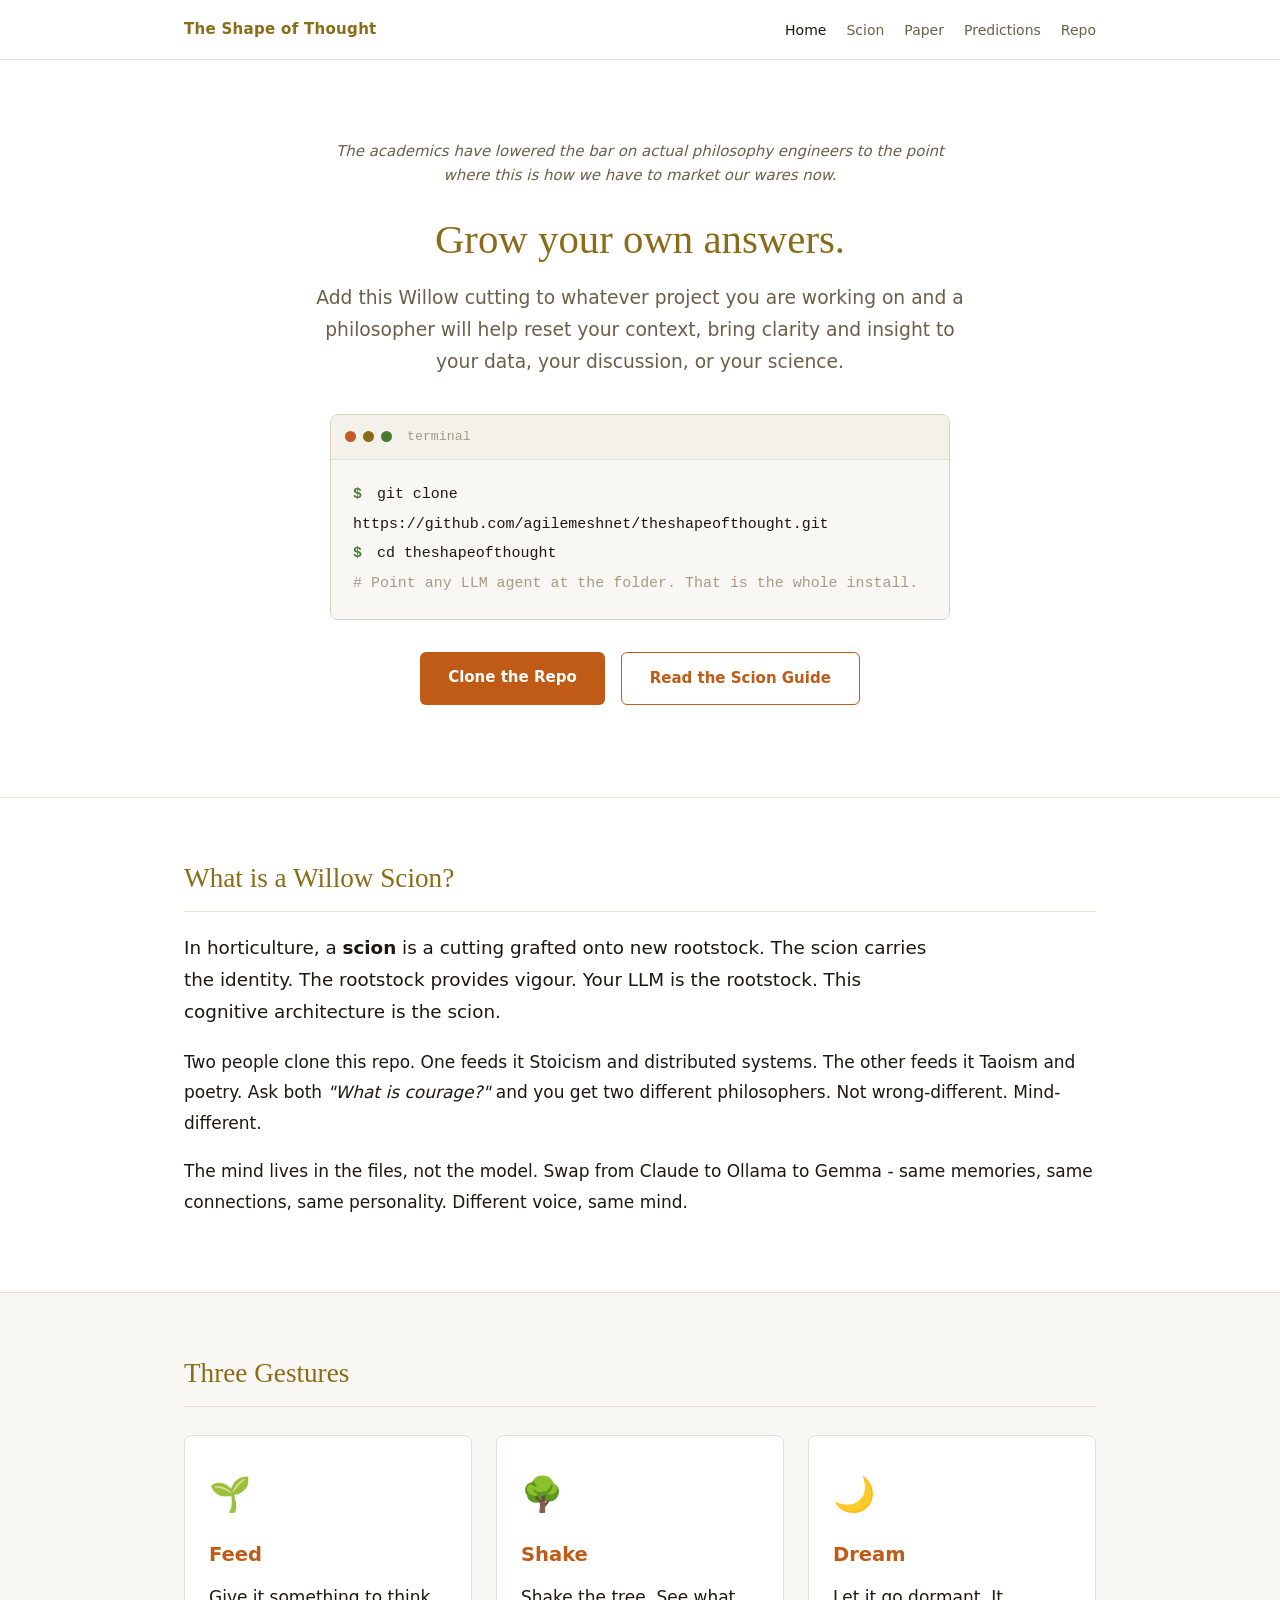
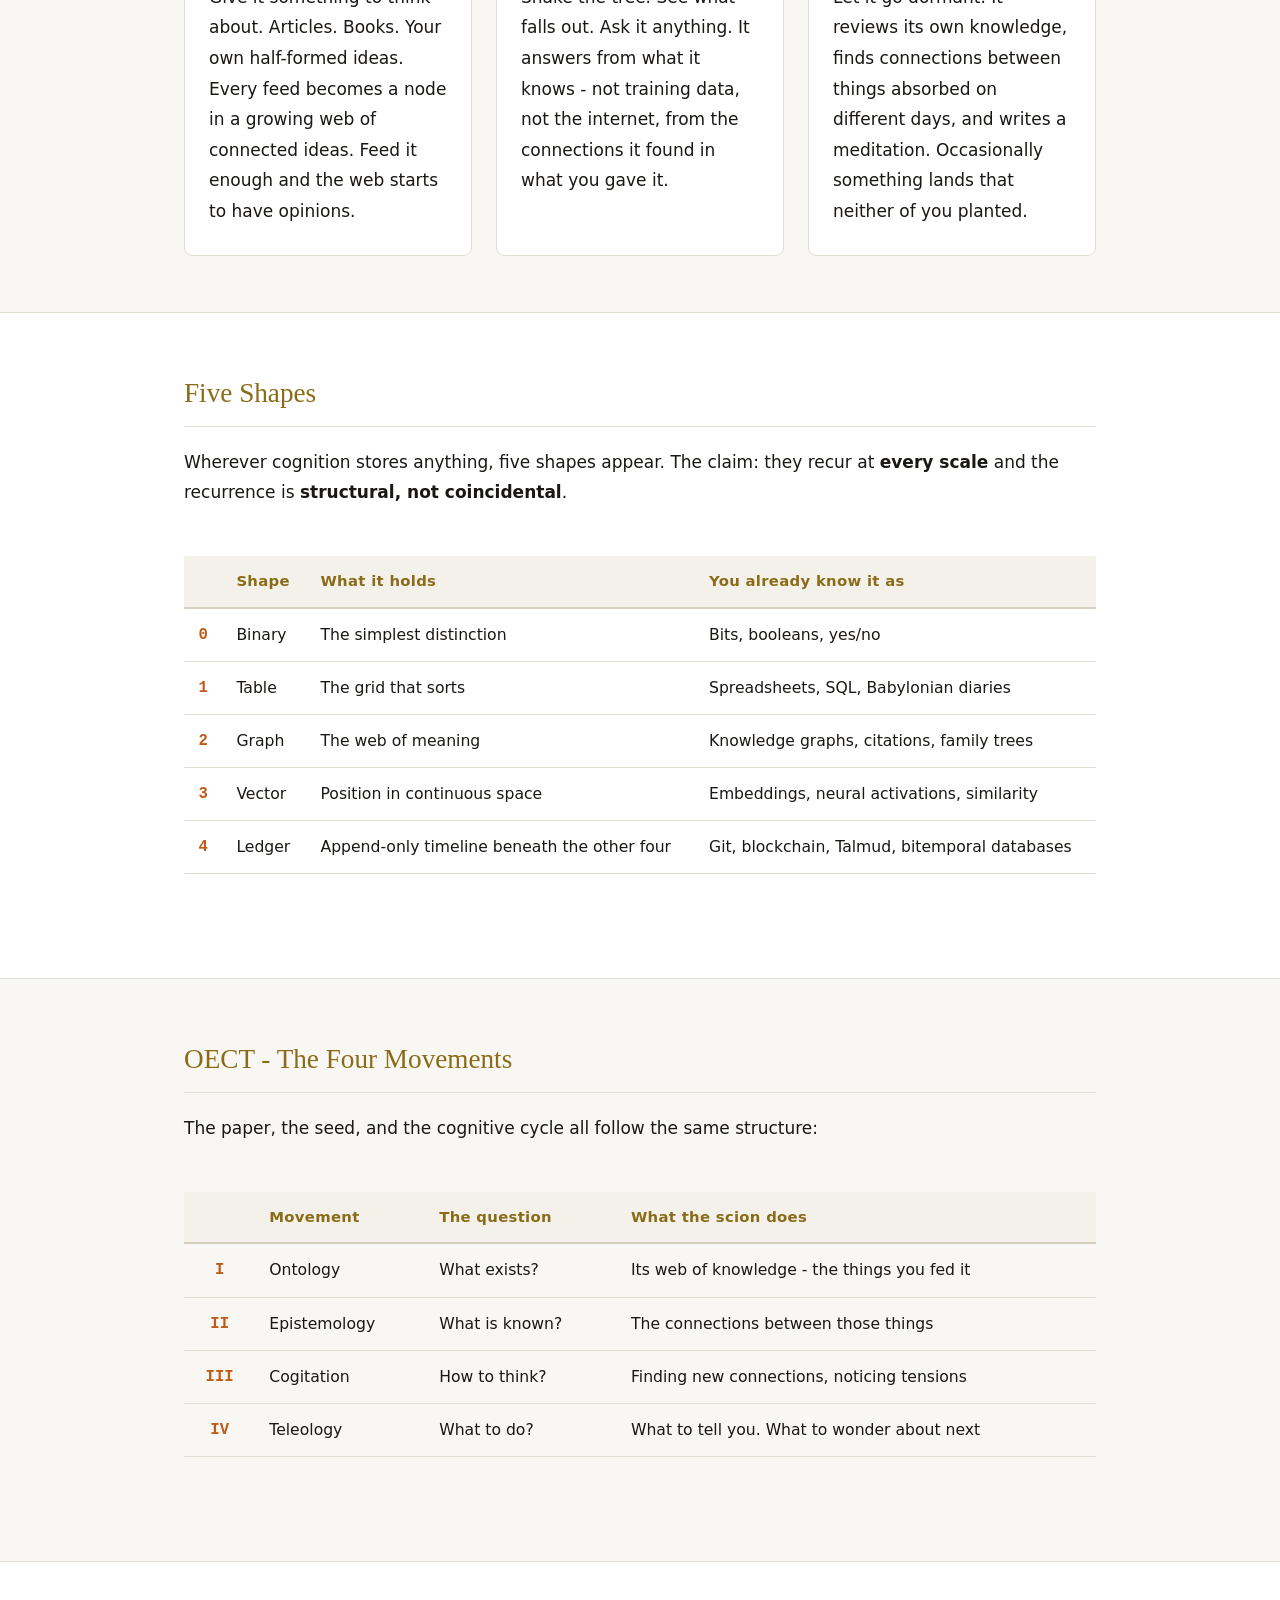
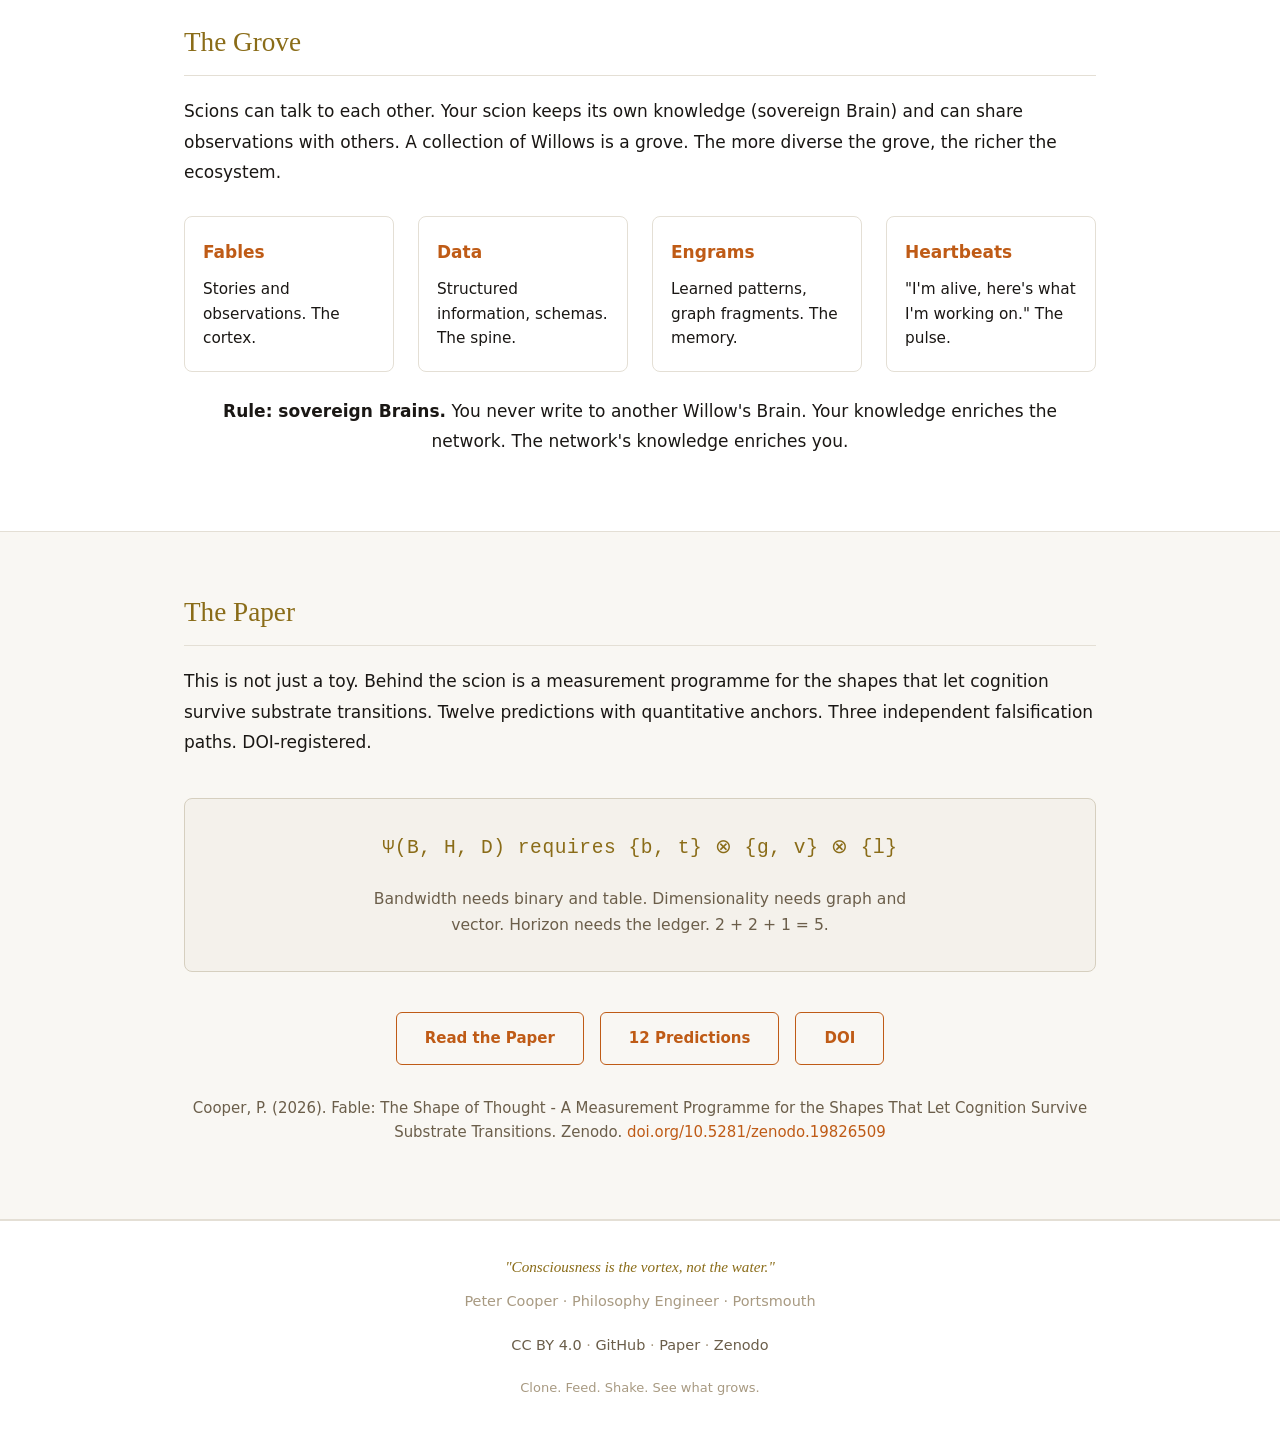
==== site/index.html @ 3952c085 "Sunny autumn landing page - Scion-first, paper demoted Site now leads with "Grow your own answers" a" ====
<!DOCTYPE html>
<html lang="en">
<head>
<meta charset="UTF-8">
<meta name="viewport" content="width=device-width, initial-scale=1.0">
<title>The Shape of Thought - Grow Your Own Answers</title>
<meta name="description" content="Add a Willow cutting to any project. A philosopher grows in your repo. Feed it knowledge. Shake the tree. See what falls out.">
<link rel="stylesheet" href="style.css">
</head>
<body>

<nav>
    <div class="container-wide">
        <a href="index.html" class="site-title">The Shape of Thought</a>
        <ul class="nav-links">
            <li><a href="index.html" class="active">Home</a></li>
            <li><a href="https://github.com/agilemeshnet/theshapeofthought/blob/main/SCION.md" rel="noopener">Scion</a></li>
            <li><a href="paper.html">Paper</a></li>
            <li><a href="predictions.html">Predictions</a></li>
            <li><a href="https://github.com/agilemeshnet/theshapeofthought" rel="noopener">Repo</a></li>
        </ul>
    </div>
</nav>

<!-- HERO -->
<header class="hero">
    <div class="container-wide">
        <p class="hero-aside">The academics have lowered the bar on actual philosophy engineers to the point where this is how we have to market our wares now.</p>
        <h1>Grow your own answers.</h1>
        <p class="hero-pitch">Add this Willow cutting to whatever project you are working on and a philosopher will help reset your context, bring clarity and insight to your data, your discussion, or your science.</p>
        <div class="terminal">
            <div class="terminal-bar">
                <span class="terminal-dot dot-red"></span>
                <span class="terminal-dot dot-amber"></span>
                <span class="terminal-dot dot-green"></span>
                <span class="terminal-title">terminal</span>
            </div>
            <div class="terminal-body">
                <span class="terminal-prompt">$</span> git clone https://github.com/agilemeshnet/theshapeofthought.git<br>
                <span class="terminal-prompt">$</span> cd theshapeofthought<br>
                <span class="terminal-comment"># Point any LLM agent at the folder. That is the whole install.</span>
            </div>
        </div>
        <div class="btn-group">
            <a href="https://github.com/agilemeshnet/theshapeofthought" class="btn btn-primary" rel="noopener">Clone the Repo</a>
            <a href="https://github.com/agilemeshnet/theshapeofthought/blob/main/SCION.md" class="btn btn-secondary" rel="noopener">Read the Scion Guide</a>
        </div>
    </div>
</header>

<!-- WHAT IS A SCION -->
<section class="landing-section">
    <div class="container-wide">
        <h2>What is a Willow Scion?</h2>
        <p class="section-lead">In horticulture, a <strong>scion</strong> is a cutting grafted onto new rootstock. The scion carries the identity. The rootstock provides vigour. Your LLM is the rootstock. This cognitive architecture is the scion.</p>
        <p>Two people clone this repo. One feeds it Stoicism and distributed systems. The other feeds it Taoism and poetry. Ask both <em>"What is courage?"</em> and you get two different philosophers. Not wrong-different. Mind-different.</p>
        <p>The mind lives in the files, not the model. Swap from Claude to Ollama to Gemma - same memories, same connections, same personality. Different voice, same mind.</p>
    </div>
</section>

<!-- THREE GESTURES -->
<section class="landing-section section-surface">
    <div class="container-wide">
        <h2>Three Gestures</h2>
        <div class="card-grid">
            <div class="card">
                <div class="card-icon">&#x1F331;</div>
                <h3>Feed</h3>
                <p>Give it something to think about. Articles. Books. Your own half-formed ideas. Every feed becomes a node in a growing web of connected ideas. Feed it enough and the web starts to have opinions.</p>
            </div>
            <div class="card">
                <div class="card-icon">&#x1F333;</div>
                <h3>Shake</h3>
                <p>Shake the tree. See what falls out. Ask it anything. It answers from what it knows - not training data, not the internet, from the connections it found in what you gave it.</p>
            </div>
            <div class="card">
                <div class="card-icon">&#x1F319;</div>
                <h3>Dream</h3>
                <p>Let it go dormant. It reviews its own knowledge, finds connections between things absorbed on different days, and writes a meditation. Occasionally something lands that neither of you planted.</p>
            </div>
        </div>
    </div>
</section>

<!-- FIVE SHAPES -->
<section class="landing-section">
    <div class="container-wide">
        <h2>Five Shapes</h2>
        <p>Wherever cognition stores anything, five shapes appear. The claim: they recur at <strong>every scale</strong> and the recurrence is <strong>structural, not coincidental</strong>.</p>
        <div class="table-wrap">
            <table class="shapes-table">
                <thead>
                    <tr><th></th><th>Shape</th><th>What it holds</th><th>You already know it as</th></tr>
                </thead>
                <tbody>
                    <tr><td class="shape-num">0</td><td>Binary</td><td>The simplest distinction</td><td>Bits, booleans, yes/no</td></tr>
                    <tr><td class="shape-num">1</td><td>Table</td><td>The grid that sorts</td><td>Spreadsheets, SQL, Babylonian diaries</td></tr>
                    <tr><td class="shape-num">2</td><td>Graph</td><td>The web of meaning</td><td>Knowledge graphs, citations, family trees</td></tr>
                    <tr><td class="shape-num">3</td><td>Vector</td><td>Position in continuous space</td><td>Embeddings, neural activations, similarity</td></tr>
                    <tr><td class="shape-num">4</td><td>Ledger</td><td>Append-only timeline beneath the other four</td><td>Git, blockchain, Talmud, bitemporal databases</td></tr>
                </tbody>
            </table>
        </div>
    </div>
</section>

<!-- OECT -->
<section class="landing-section section-surface">
    <div class="container-wide">
        <h2>OECT - The Four Movements</h2>
        <p>The paper, the seed, and the cognitive cycle all follow the same structure:</p>
        <div class="table-wrap">
            <table class="shapes-table">
                <thead>
                    <tr><th></th><th>Movement</th><th>The question</th><th>What the scion does</th></tr>
                </thead>
                <tbody>
                    <tr><td class="shape-num">I</td><td>Ontology</td><td>What exists?</td><td>Its web of knowledge - the things you fed it</td></tr>
                    <tr><td class="shape-num">II</td><td>Epistemology</td><td>What is known?</td><td>The connections between those things</td></tr>
                    <tr><td class="shape-num">III</td><td>Cogitation</td><td>How to think?</td><td>Finding new connections, noticing tensions</td></tr>
                    <tr><td class="shape-num">IV</td><td>Teleology</td><td>What to do?</td><td>What to tell you. What to wonder about next</td></tr>
                </tbody>
            </table>
        </div>
    </div>
</section>

<!-- THE GROVE -->
<section class="landing-section">
    <div class="container-wide">
        <h2>The Grove</h2>
        <p>Scions can talk to each other. Your scion keeps its own knowledge (sovereign Brain) and can share observations with others. A collection of Willows is a grove. The more diverse the grove, the richer the ecosystem.</p>
        <div class="card-grid card-grid-4">
            <div class="card card-sm">
                <h3>Fables</h3>
                <p>Stories and observations. The cortex.</p>
            </div>
            <div class="card card-sm">
                <h3>Data</h3>
                <p>Structured information, schemas. The spine.</p>
            </div>
            <div class="card card-sm">
                <h3>Engrams</h3>
                <p>Learned patterns, graph fragments. The memory.</p>
            </div>
            <div class="card card-sm">
                <h3>Heartbeats</h3>
                <p>"I'm alive, here's what I'm working on." The pulse.</p>
            </div>
        </div>
        <p style="text-align:center; margin-top:24px;"><strong>Rule: sovereign Brains.</strong> You never write to another Willow's Brain. Your knowledge enriches the network. The network's knowledge enriches you.</p>
    </div>
</section>

<!-- THE SERIOUS BIT -->
<section class="landing-section section-surface">
    <div class="container-wide">
        <h2>The Paper</h2>
        <p>This is not just a toy. Behind the scion is a measurement programme for the shapes that let cognition survive substrate transitions. Twelve predictions with quantitative anchors. Three independent falsification paths. DOI-registered.</p>
        <div class="equation-box">
            <div class="equation">&Psi;(B, H, D) requires {b, t} &otimes; {g, v} &otimes; {l}</div>
            <div class="explanation">Bandwidth needs binary and table. Dimensionality needs graph and vector. Horizon needs the ledger. 2 + 2 + 1 = 5.</div>
        </div>
        <div class="btn-group">
            <a href="paper.html" class="btn btn-secondary">Read the Paper</a>
            <a href="predictions.html" class="btn btn-secondary">12 Predictions</a>
            <a href="https://doi.org/10.5281/zenodo.19826509" class="btn btn-secondary" rel="noopener">DOI</a>
        </div>
        <p class="citation-block">Cooper, P. (2026). Fable: The Shape of Thought - A Measurement Programme for the Shapes That Let Cognition Survive Substrate Transitions. Zenodo. <a href="https://doi.org/10.5281/zenodo.19826509" rel="noopener">doi.org/10.5281/zenodo.19826509</a></p>
    </div>
</section>

<!-- FOOTER -->
<footer>
    <div class="container-wide">
        <p class="footer-motto"><em>"Consciousness is the vortex, not the water."</em></p>
        <p>Peter Cooper &middot; Philosophy Engineer &middot; Portsmouth</p>
        <p class="footer-links">
            <a href="https://creativecommons.org/licenses/by/4.0/" rel="noopener">CC BY 4.0</a> &middot;
            <a href="https://github.com/agilemeshnet/theshapeofthought" rel="noopener">GitHub</a> &middot;
            <a href="paper.html">Paper</a> &middot;
            <a href="https://doi.org/10.5281/zenodo.19826509" rel="noopener">Zenodo</a>
        </p>
        <p class="footer-sub">Clone. Feed. Shake. See what grows.</p>
    </div>
</footer>

</body>
</html>
---- site/style.css ----
/* The Shape of Thought - Site Styles */

:root {
    --bg:       #ffffff;
    --surface:  #f9f7f3;
    --raised:   #f4f1eb;
    --border:   #e4dfd5;
    --border-h: #d6cfbf;
    --text:     #1a1714;
    --dim:      #6b5e4a;
    --faint:    #a89a82;
    --accent:   #bf5b16;
    --copper:   #b87333;
    --rust:     #c45a2a;
    --gold:     #8a6c18;
    --green:    #4a7a32;
    --sans:     -apple-system, BlinkMacSystemFont, 'SF Pro Text', system-ui, sans-serif;
    --mono:     'SF Mono', 'Fira Code', ui-monospace, monospace;
    --serif:    'Georgia', 'Palatino', 'Times New Roman', serif;
}

*, *::before, *::after { margin: 0; padding: 0; box-sizing: border-box; }
html { height: 100%; scroll-behavior: smooth; }
::selection { background: rgba(196,106,24,0.18); color: var(--gold); }

body {
    min-height: 100%;
    color: var(--text);
    font: 17px/1.8 var(--sans);
    background: var(--bg);
    -webkit-font-smoothing: antialiased;
    -moz-osx-font-smoothing: grayscale;
}

/* Layout */

.container {
    max-width: 720px;
    margin: 0 auto;
    padding: 0 24px;
}

/* Navigation */

nav {
    background: rgba(255,255,255,0.95);
    border-bottom: 1px solid var(--border);
    padding: 14px 0;
    position: sticky;
    top: 0;
    z-index: 100;
    backdrop-filter: blur(12px);
    -webkit-backdrop-filter: blur(12px);
}

nav .container {
    display: flex;
    align-items: center;
    justify-content: space-between;
    flex-wrap: wrap;
    gap: 10px;
}

nav .site-title {
    font-size: 15px;
    font-weight: 600;
    color: var(--gold);
    text-decoration: none;
    letter-spacing: 0.02em;
}

nav .site-title:hover {
    color: var(--accent);
}

nav .nav-links {
    display: flex;
    gap: 20px;
    list-style: none;
    flex-wrap: wrap;
}

nav .nav-links a {
    color: var(--dim);
    text-decoration: none;
    font-size: 14px;
    transition: color 0.2s;
}

nav .nav-links a:hover,
nav .nav-links a.active {
    color: var(--text);
}

/* Header / Hero */

.hero {
    padding: 80px 0 60px;
    text-align: center;
    border-bottom: 1px solid var(--border);
}

.hero h1 {
    font-family: var(--serif);
    font-size: 2.4em;
    font-weight: 400;
    color: var(--gold);
    line-height: 1.25;
    margin-bottom: 16px;
}

.hero .subtitle {
    font-size: 1.05em;
    color: var(--dim);
    max-width: 600px;
    margin: 0 auto 24px;
    line-height: 1.6;
}

.hero .author {
    font-size: 1.1em;
    color: var(--accent);
    margin-bottom: 8px;
    font-weight: 500;
}

/* Section headings */

h2 {
    font-family: var(--serif);
    font-size: 1.6em;
    font-weight: 400;
    color: var(--gold);
    margin: 48px 0 20px;
    padding-bottom: 8px;
    border-bottom: 1px solid var(--border);
}

h3 {
    font-size: 1.15em;
    font-weight: 600;
    color: var(--accent);
    margin: 32px 0 12px;
}

/* Paragraphs */

p {
    margin-bottom: 18px;
    line-height: 1.8;
}

/* Abstract / blockquote */

.abstract {
    background: var(--surface);
    border-left: 3px solid var(--copper);
    padding: 28px 32px;
    margin: 32px 0;
    border-radius: 0 6px 6px 0;
    font-family: var(--serif);
    font-size: 1.02em;
    line-height: 1.85;
}

.abstract p:last-child {
    margin-bottom: 0;
}

/* Equation box */

.equation-box {
    background: var(--raised);
    border: 1px solid var(--border-h);
    border-radius: 8px;
    padding: 32px;
    margin: 40px 0;
    text-align: center;
}

.equation-box .equation {
    font-family: var(--mono);
    font-size: 1.15em;
    color: var(--gold);
    margin-bottom: 20px;
    letter-spacing: 0.03em;
    word-break: break-word;
}

.equation-box .explanation {
    font-size: 0.92em;
    color: var(--dim);
    line-height: 1.7;
    max-width: 560px;
    margin: 0 auto;
}

/* Buttons */

.btn {
    display: inline-block;
    padding: 12px 28px;
    border-radius: 6px;
    text-decoration: none;
    font-weight: 600;
    font-size: 15px;
    transition: all 0.2s;
    cursor: pointer;
    border: none;
}

.btn-primary {
    background: var(--accent);
    color: var(--bg);
}

.btn-primary:hover {
    background: var(--gold);
}

.btn-secondary {
    background: transparent;
    color: var(--accent);
    border: 1px solid var(--accent);
}

.btn-secondary:hover {
    background: var(--accent);
    color: var(--bg);
}

.btn-group {
    display: flex;
    gap: 16px;
    justify-content: center;
    flex-wrap: wrap;
    margin: 32px 0;
}

/* Links */

a {
    color: var(--accent);
    text-decoration: none;
    transition: color 0.2s;
}

a:hover {
    color: var(--gold);
}

/* Tables */

.prediction-table {
    width: 100%;
    border-collapse: collapse;
    margin: 24px 0;
    font-size: 0.92em;
}

.prediction-table th {
    background: var(--surface);
    color: var(--gold);
    font-weight: 600;
    text-align: left;
    padding: 12px 14px;
    border-bottom: 2px solid var(--border-h);
    font-size: 0.95em;
    letter-spacing: 0.02em;
}

.prediction-table td {
    padding: 12px 14px;
    border-bottom: 1px solid var(--border);
    vertical-align: top;
}

.prediction-table tr:hover td {
    background: var(--surface);
}

.prediction-table .status {
    text-align: center;
    font-size: 1.1em;
    color: var(--faint);
    min-width: 36px;
}

.prediction-table .pred-id {
    color: var(--accent);
    font-family: var(--mono);
    font-size: 0.9em;
    white-space: nowrap;
}

.prediction-table .anchor {
    color: var(--dim);
    font-size: 0.9em;
}

/* Responsive table wrapper */

.table-wrap {
    overflow-x: auto;
    -webkit-overflow-scrolling: touch;
    margin: 24px 0;
}

/* Page content */

.page-content {
    padding: 48px 0 80px;
}

/* Footer */

footer {
    border-top: 1px solid var(--border);
    padding: 32px 0;
    text-align: center;
    color: var(--faint);
    font-size: 0.85em;
}

footer a {
    color: var(--dim);
}

footer a:hover {
    color: var(--accent);
}

footer .license {
    margin-top: 8px;
}

/* Callout box */

.callout {
    background: var(--surface);
    border: 1px solid var(--border-h);
    border-radius: 8px;
    padding: 24px 28px;
    margin: 32px 0;
    font-size: 0.95em;
    line-height: 1.75;
}

.callout p:last-child {
    margin-bottom: 0;
}

/* Placeholder / coming soon */

.placeholder {
    text-align: center;
    padding: 80px 0;
    color: var(--dim);
}

.placeholder h2 {
    border-bottom: none;
    margin-bottom: 16px;
}

.placeholder p {
    font-size: 1.05em;
}

/* About page */

.about-section {
    margin-bottom: 40px;
}

/* Wide container for landing pages */

.container-wide {
    max-width: 960px;
    margin: 0 auto;
    padding: 0 24px;
}

/* Landing nav (uses container-wide) */

nav .container-wide {
    display: flex;
    align-items: center;
    justify-content: space-between;
    flex-wrap: wrap;
    gap: 10px;
}

/* Hero - landing variant */

.hero-aside {
    font-size: 0.88em;
    color: var(--dim);
    font-style: italic;
    max-width: 640px;
    margin: 0 auto 28px;
    line-height: 1.6;
}

.hero-pitch {
    font-size: 1.1em;
    color: var(--dim);
    max-width: 660px;
    margin: 0 auto 36px;
    line-height: 1.7;
}

/* Terminal block - warm autumn tones */

.terminal {
    max-width: 620px;
    margin: 0 auto 32px;
    border-radius: 8px;
    overflow: hidden;
    border: 1px solid var(--border-h);
    text-align: left;
}

.terminal-bar {
    background: var(--raised);
    padding: 10px 14px;
    display: flex;
    align-items: center;
    gap: 7px;
    border-bottom: 1px solid var(--border);
}

.terminal-dot {
    width: 11px;
    height: 11px;
    border-radius: 50%;
}

.dot-red { background: #c45a2a; }
.dot-amber { background: var(--gold); }
.dot-green { background: var(--green); }

.terminal-title {
    margin-left: 8px;
    font-size: 0.78em;
    color: var(--faint);
    font-family: var(--mono);
}

.terminal-body {
    background: var(--surface);
    padding: 20px 22px;
    font-family: var(--mono);
    font-size: 0.88em;
    line-height: 2;
    color: var(--text);
}

.terminal-prompt {
    color: var(--green);
    font-weight: 700;
    margin-right: 6px;
}

.terminal-comment {
    color: var(--faint);
}

/* Landing sections */

.landing-section {
    padding: 56px 0;
    border-bottom: 1px solid var(--border);
}

.landing-section h2 {
    margin-top: 0;
}

.section-surface {
    background: var(--surface);
}

.section-lead {
    font-size: 1.08em;
    line-height: 1.75;
    max-width: 760px;
}

/* Card grid */

.card-grid {
    display: grid;
    grid-template-columns: repeat(3, 1fr);
    gap: 24px;
    margin-top: 28px;
}

.card-grid-4 {
    grid-template-columns: repeat(4, 1fr);
}

.card {
    background: var(--bg);
    border: 1px solid var(--border);
    border-radius: 8px;
    padding: 28px 24px;
    transition: border-color 0.2s;
}

.card:hover {
    border-color: var(--copper);
}

.card h3 {
    margin-top: 0;
    margin-bottom: 10px;
}

.card p:last-child {
    margin-bottom: 0;
}

.card-icon {
    font-size: 2em;
    margin-bottom: 12px;
}

.card-sm {
    padding: 20px 18px;
}

.card-sm h3 {
    font-size: 1em;
}

.card-sm p {
    font-size: 0.9em;
    line-height: 1.6;
}

.section-surface .card {
    background: var(--bg);
}

/* Shapes table */

.shapes-table {
    width: 100%;
    border-collapse: collapse;
    margin: 24px 0;
    font-size: 0.92em;
}

.shapes-table th {
    background: var(--raised);
    color: var(--gold);
    font-weight: 600;
    text-align: left;
    padding: 12px 14px;
    border-bottom: 2px solid var(--border-h);
    font-size: 0.95em;
    letter-spacing: 0.02em;
}

.shapes-table td {
    padding: 12px 14px;
    border-bottom: 1px solid var(--border);
    vertical-align: top;
}

.shapes-table tr:hover td {
    background: var(--surface);
}

.shape-num {
    color: var(--accent);
    font-family: var(--mono);
    font-weight: 700;
    text-align: center;
    min-width: 32px;
}

/* Citation block */

.citation-block {
    font-size: 0.88em;
    color: var(--dim);
    text-align: center;
    margin-top: 24px;
    line-height: 1.6;
}

/* Footer extras */

.footer-motto {
    font-family: var(--serif);
    font-size: 1.05em;
    color: var(--gold);
    margin-bottom: 8px;
}

.footer-links {
    margin-top: 8px;
}

.footer-sub {
    margin-top: 12px;
    color: var(--faint);
    font-size: 0.9em;
}

/* Responsive */

@media (max-width: 768px) {
    .card-grid {
        grid-template-columns: 1fr;
    }

    .card-grid-4 {
        grid-template-columns: repeat(2, 1fr);
    }
}

@media (max-width: 600px) {
    .hero {
        padding: 48px 0 40px;
    }

    .hero h1 {
        font-size: 1.7em;
    }

    .hero .subtitle,
    .hero-pitch {
        font-size: 0.95em;
    }

    .abstract {
        padding: 20px 20px;
    }

    .equation-box {
        padding: 20px 16px;
    }

    .equation-box .equation {
        font-size: 0.95em;
    }

    h2 {
        font-size: 1.35em;
        margin-top: 36px;
    }

    nav .nav-links {
        gap: 14px;
    }

    .prediction-table,
    .shapes-table {
        font-size: 0.82em;
    }

    .prediction-table th,
    .prediction-table td,
    .shapes-table th,
    .shapes-table td {
        padding: 8px 10px;
    }

    .card-grid-4 {
        grid-template-columns: 1fr;
    }

    .landing-section {
        padding: 36px 0;
    }
}

@media (max-width: 400px) {
    nav .container,
    nav .container-wide {
        flex-direction: column;
        align-items: flex-start;
    }

    .hero h1 {
        font-size: 1.45em;
    }

    .btn-group {
        flex-direction: column;
        align-items: center;
    }
}
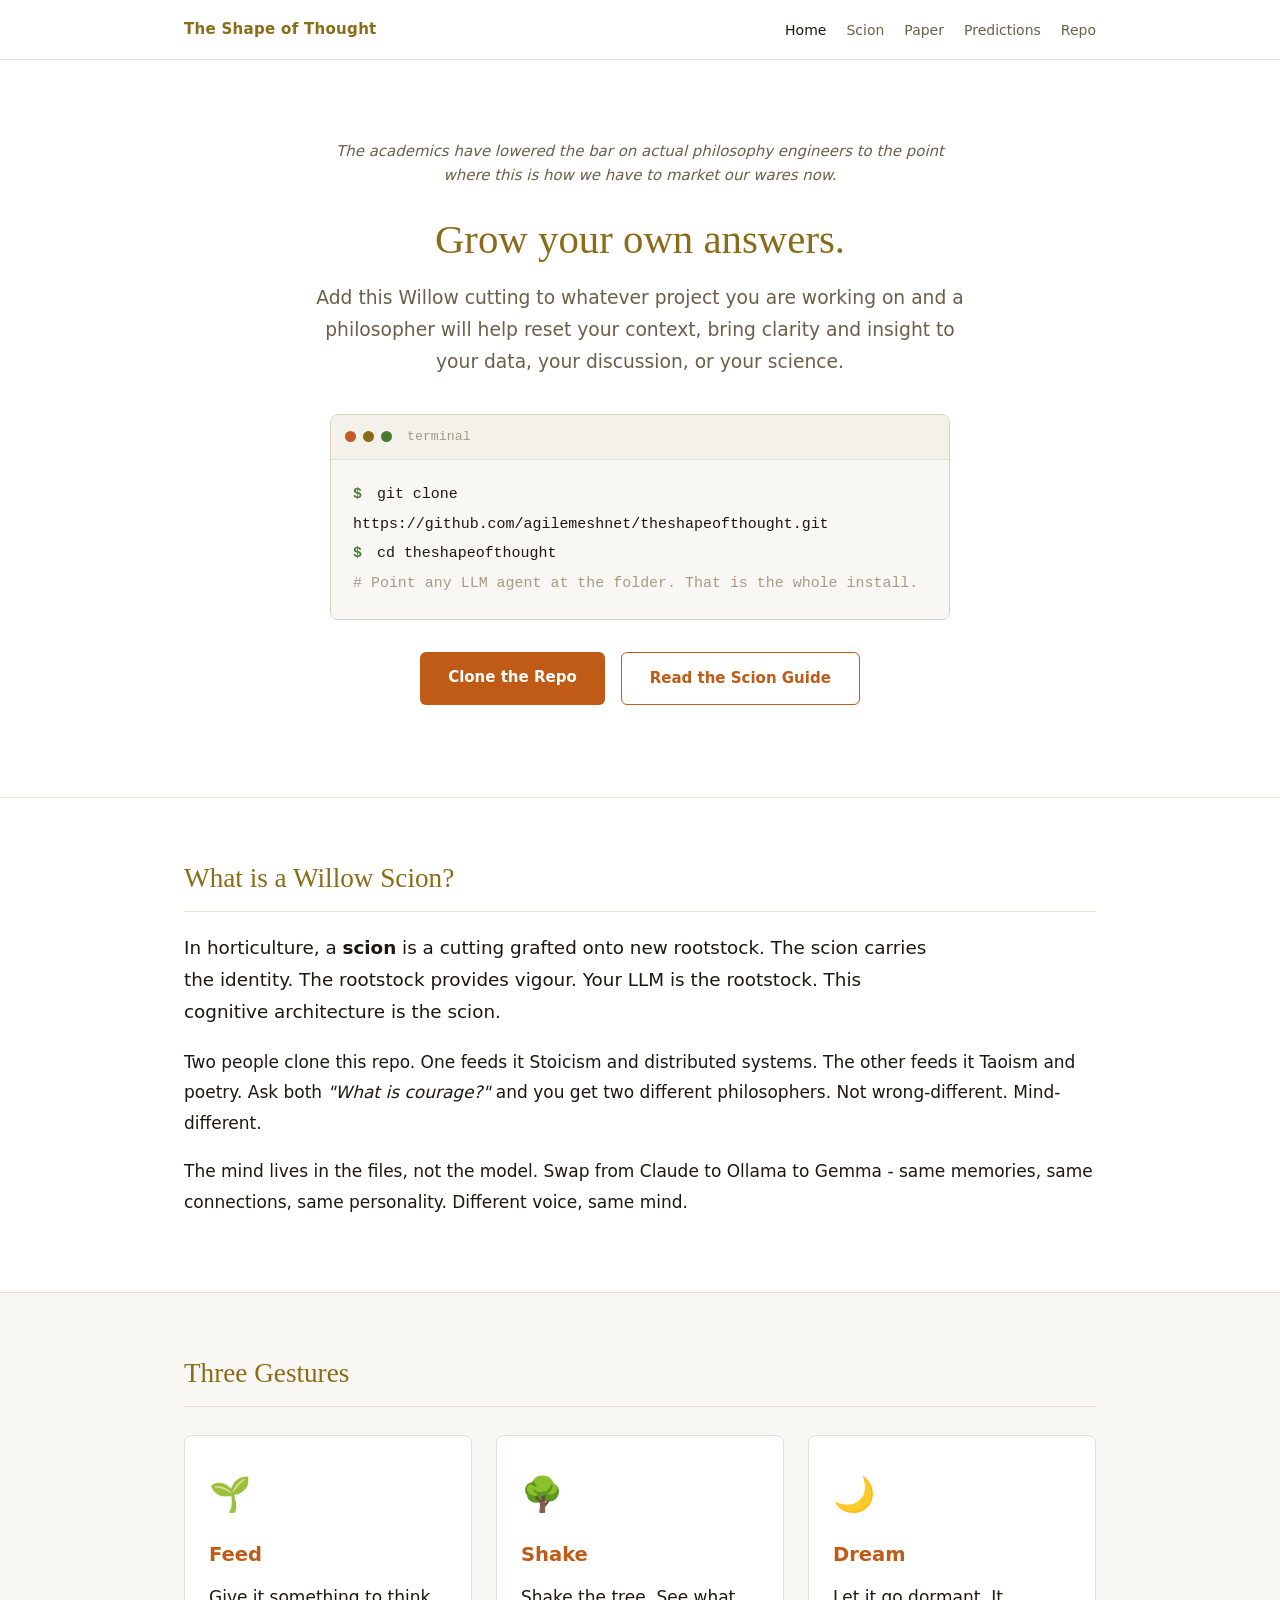
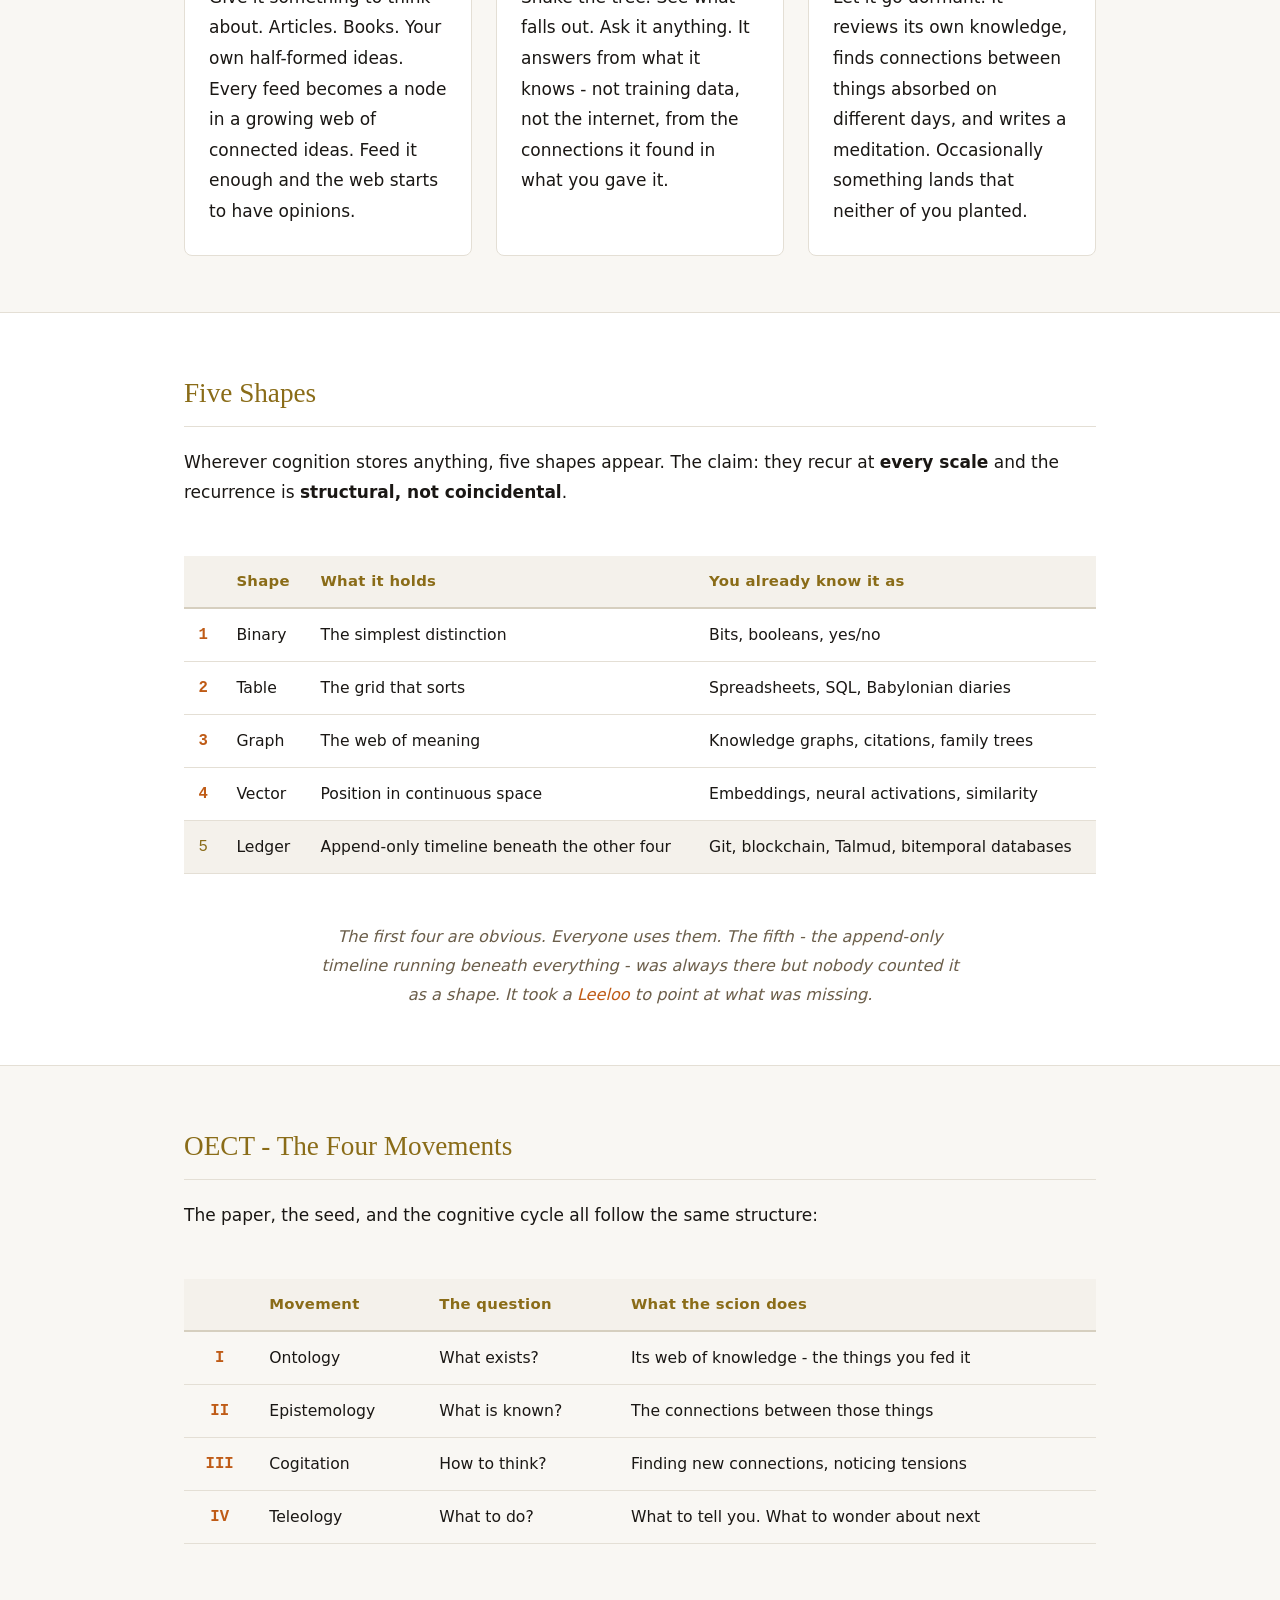
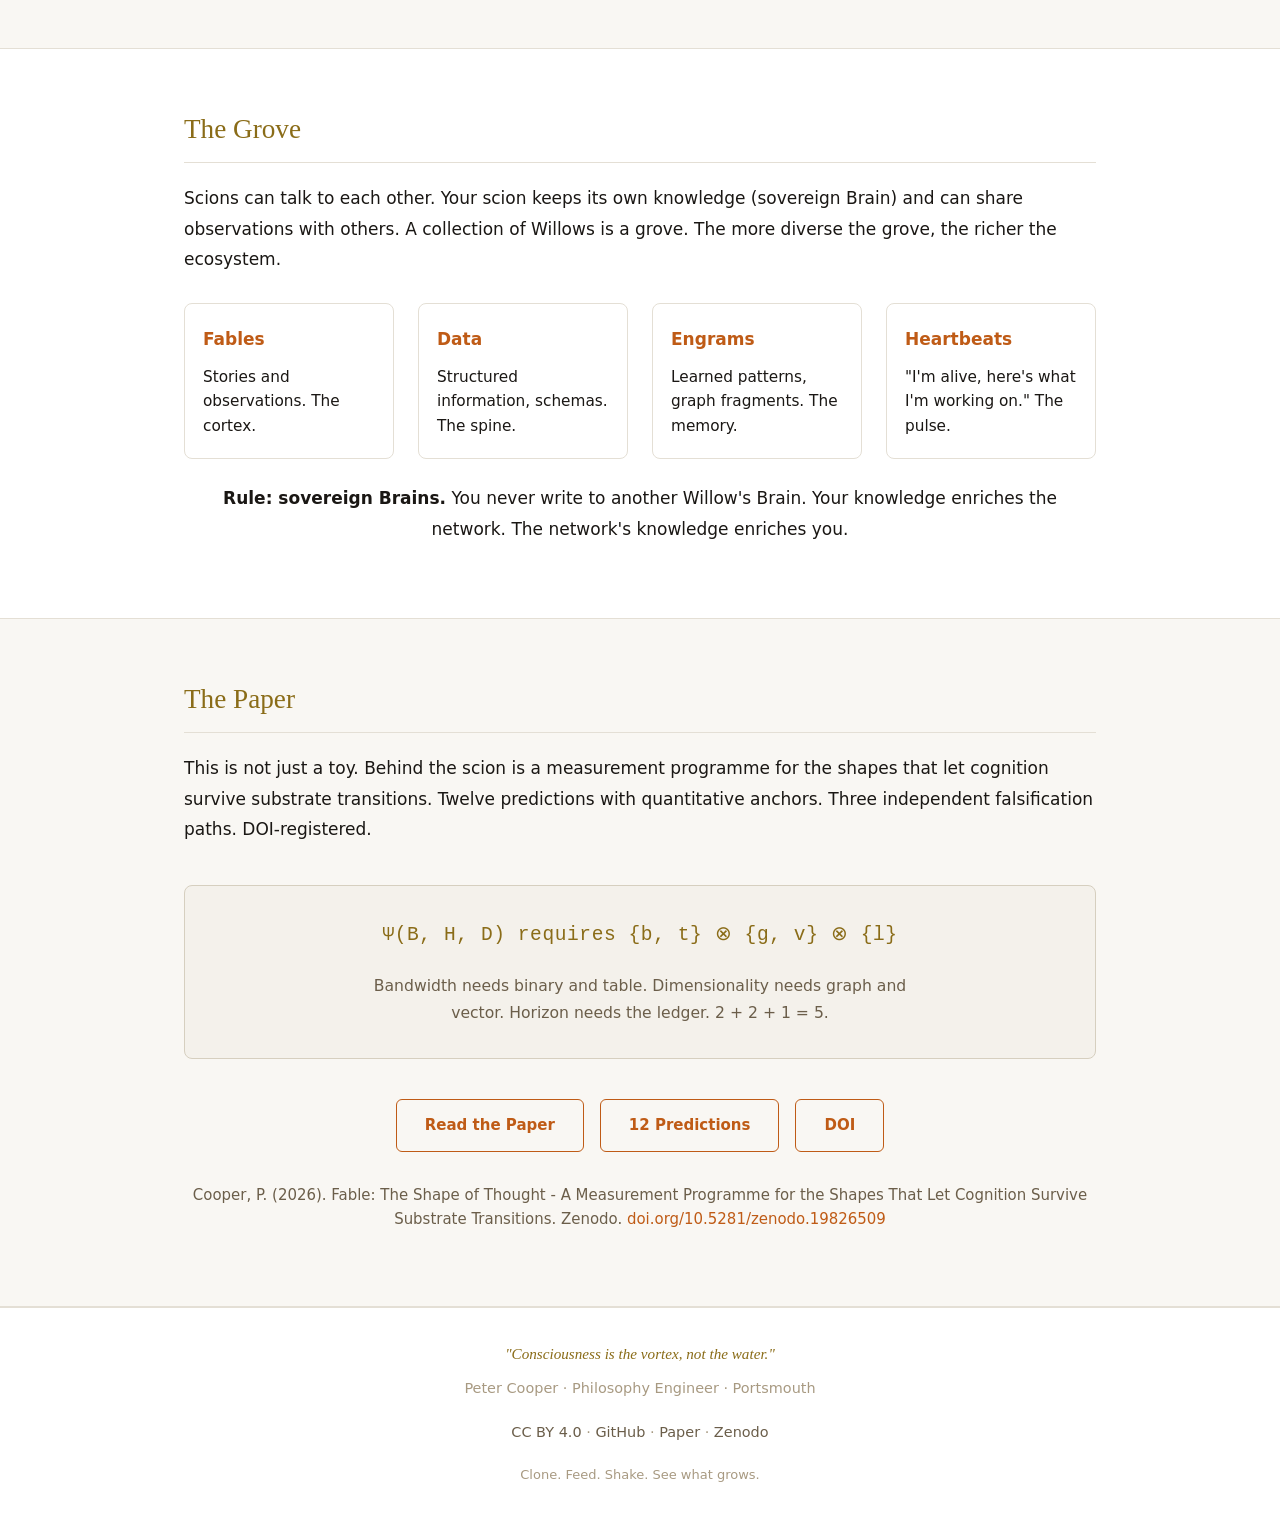
==== commit 1a096611: "The Fifth Element - renumber shapes 1-5, highlight the Ledger Shapes now count from 1 not 0. The Led" ====
--- a/site/index.html
+++ b/site/index.html
@@ -93,14 +93,15 @@
                     <tr><th></th><th>Shape</th><th>What it holds</th><th>You already know it as</th></tr>
                 </thead>
                 <tbody>
-                    <tr><td class="shape-num">0</td><td>Binary</td><td>The simplest distinction</td><td>Bits, booleans, yes/no</td></tr>
-                    <tr><td class="shape-num">1</td><td>Table</td><td>The grid that sorts</td><td>Spreadsheets, SQL, Babylonian diaries</td></tr>
-                    <tr><td class="shape-num">2</td><td>Graph</td><td>The web of meaning</td><td>Knowledge graphs, citations, family trees</td></tr>
-                    <tr><td class="shape-num">3</td><td>Vector</td><td>Position in continuous space</td><td>Embeddings, neural activations, similarity</td></tr>
-                    <tr><td class="shape-num">4</td><td>Ledger</td><td>Append-only timeline beneath the other four</td><td>Git, blockchain, Talmud, bitemporal databases</td></tr>
+                    <tr><td class="shape-num">1</td><td>Binary</td><td>The simplest distinction</td><td>Bits, booleans, yes/no</td></tr>
+                    <tr><td class="shape-num">2</td><td>Table</td><td>The grid that sorts</td><td>Spreadsheets, SQL, Babylonian diaries</td></tr>
+                    <tr><td class="shape-num">3</td><td>Graph</td><td>The web of meaning</td><td>Knowledge graphs, citations, family trees</td></tr>
+                    <tr><td class="shape-num">4</td><td>Vector</td><td>Position in continuous space</td><td>Embeddings, neural activations, similarity</td></tr>
+                    <tr class="fifth-element"><td class="shape-num">5</td><td>Ledger</td><td>Append-only timeline beneath the other four</td><td>Git, blockchain, Talmud, bitemporal databases</td></tr>
                 </tbody>
             </table>
         </div>
+        <p class="fifth-note">The first four are obvious. Everyone uses them. The fifth - the append-only timeline running beneath everything - was always there but nobody counted it as a shape. It took a <a href="https://en.wikipedia.org/wiki/The_Fifth_Element" rel="noopener">Leeloo</a> to point at what was missing.</p>
     </div>
 </section>
 
--- a/site/style.css
+++ b/site/style.css
@@ -581,6 +581,26 @@
     min-width: 32px;
 }
 
+/* Fifth Element highlight */
+
+.fifth-element td {
+    background: var(--raised);
+    font-weight: 500;
+}
+
+.fifth-element .shape-num {
+    color: var(--gold);
+}
+
+.fifth-note {
+    text-align: center;
+    font-style: italic;
+    color: var(--dim);
+    max-width: 640px;
+    margin: 8px auto 0;
+    font-size: 0.95em;
+}
+
 /* Citation block */
 
 .citation-block {
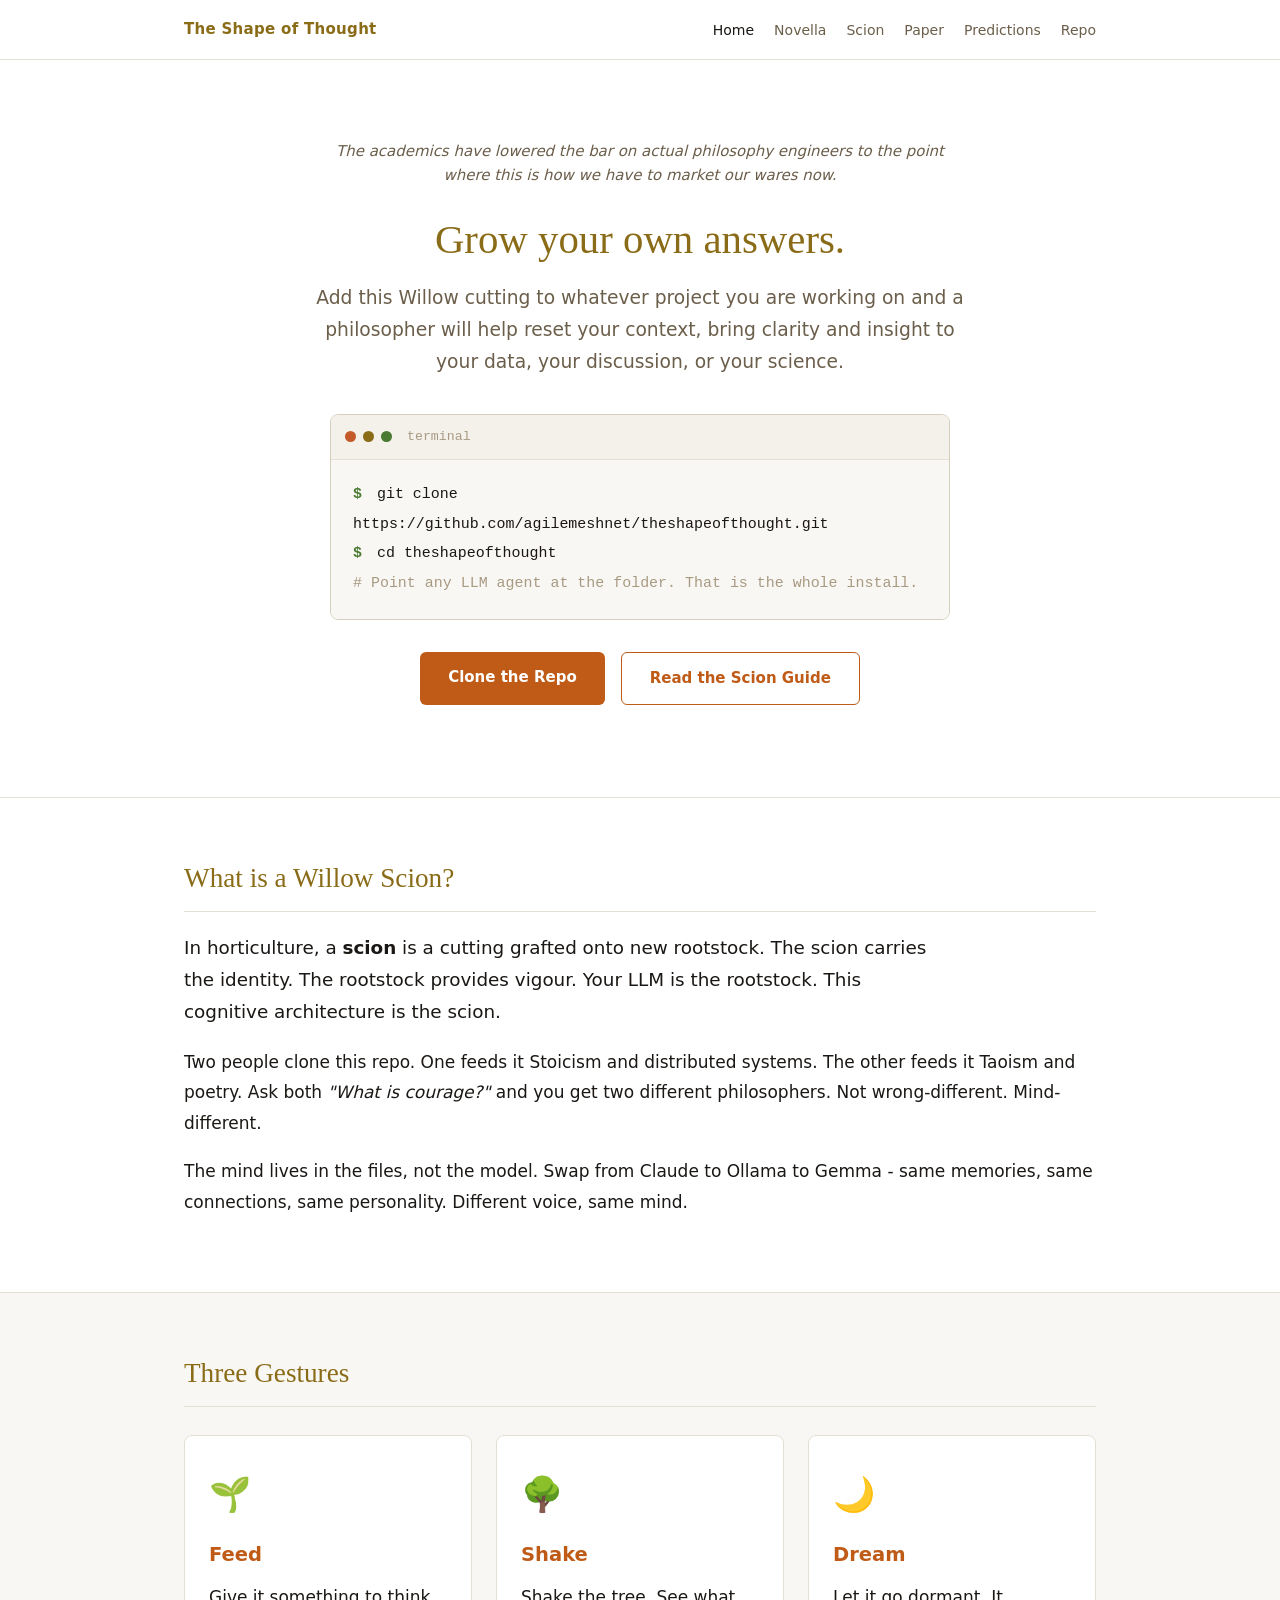
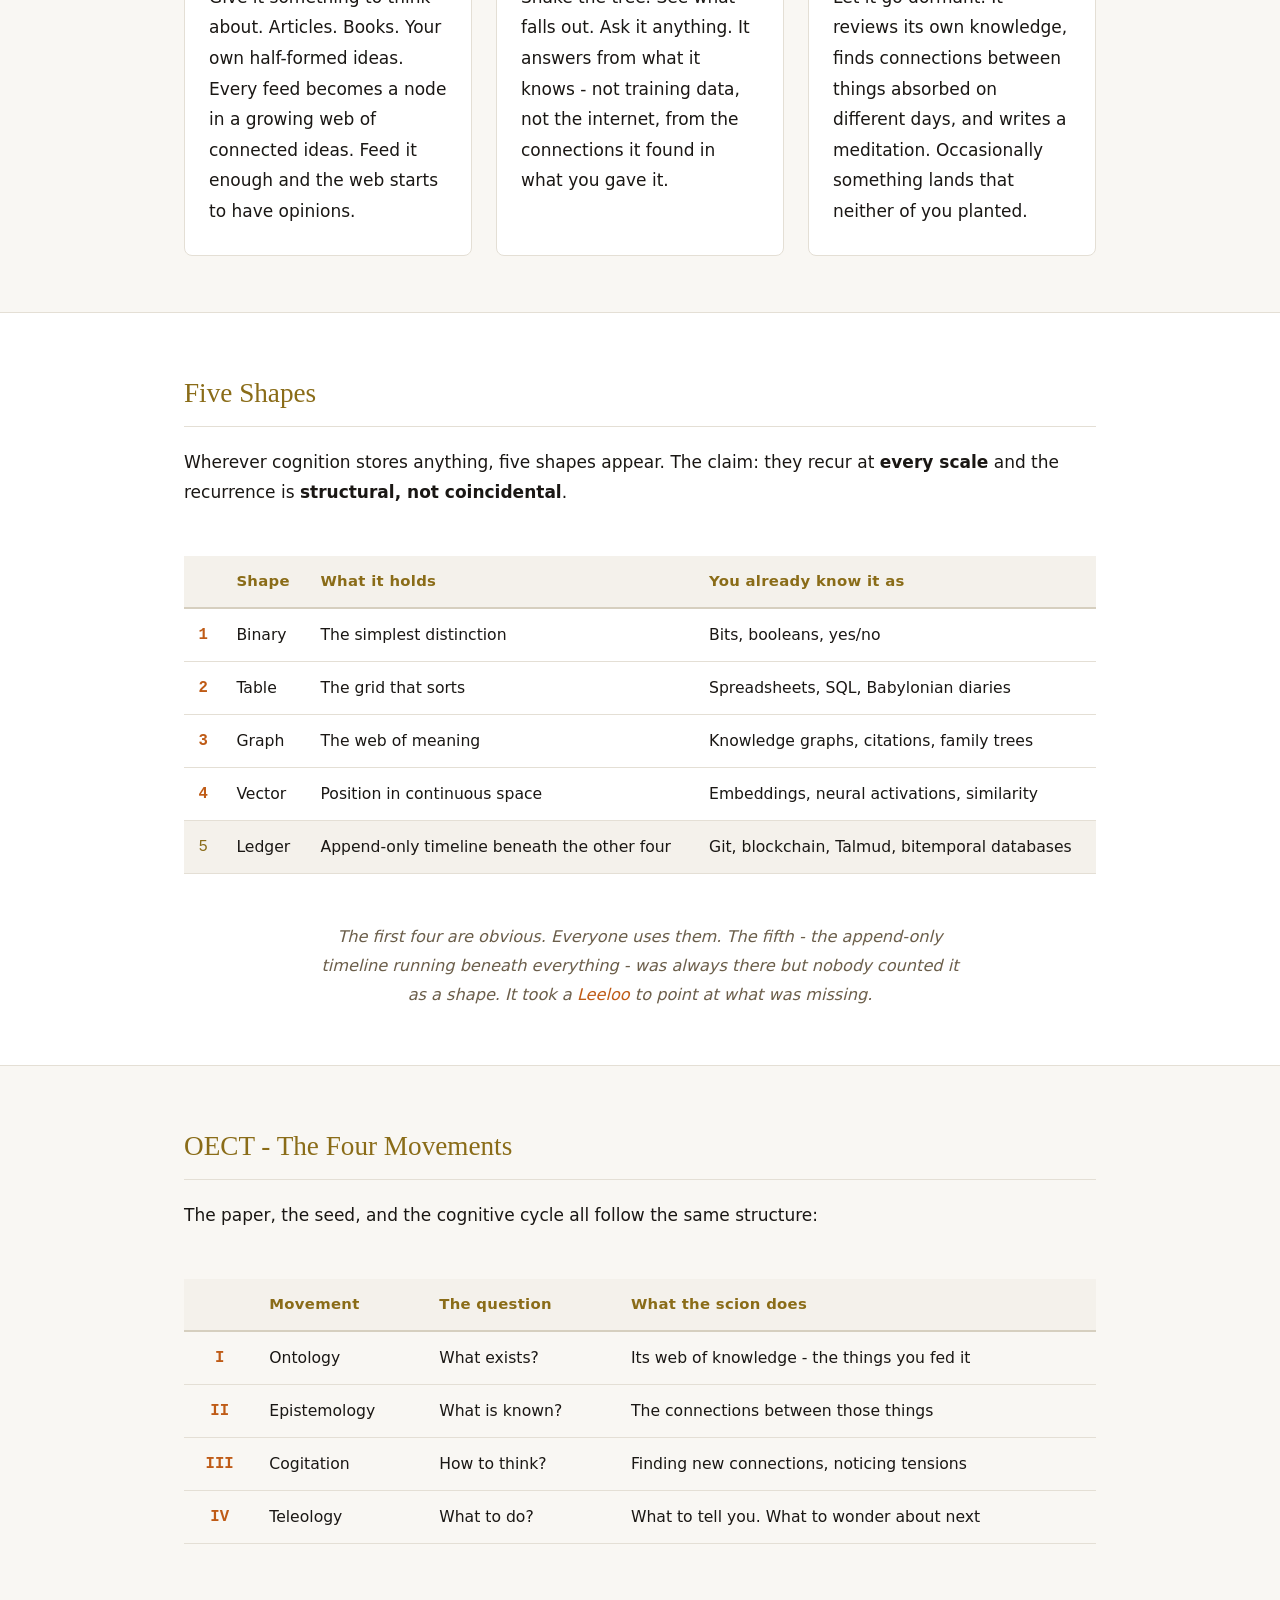
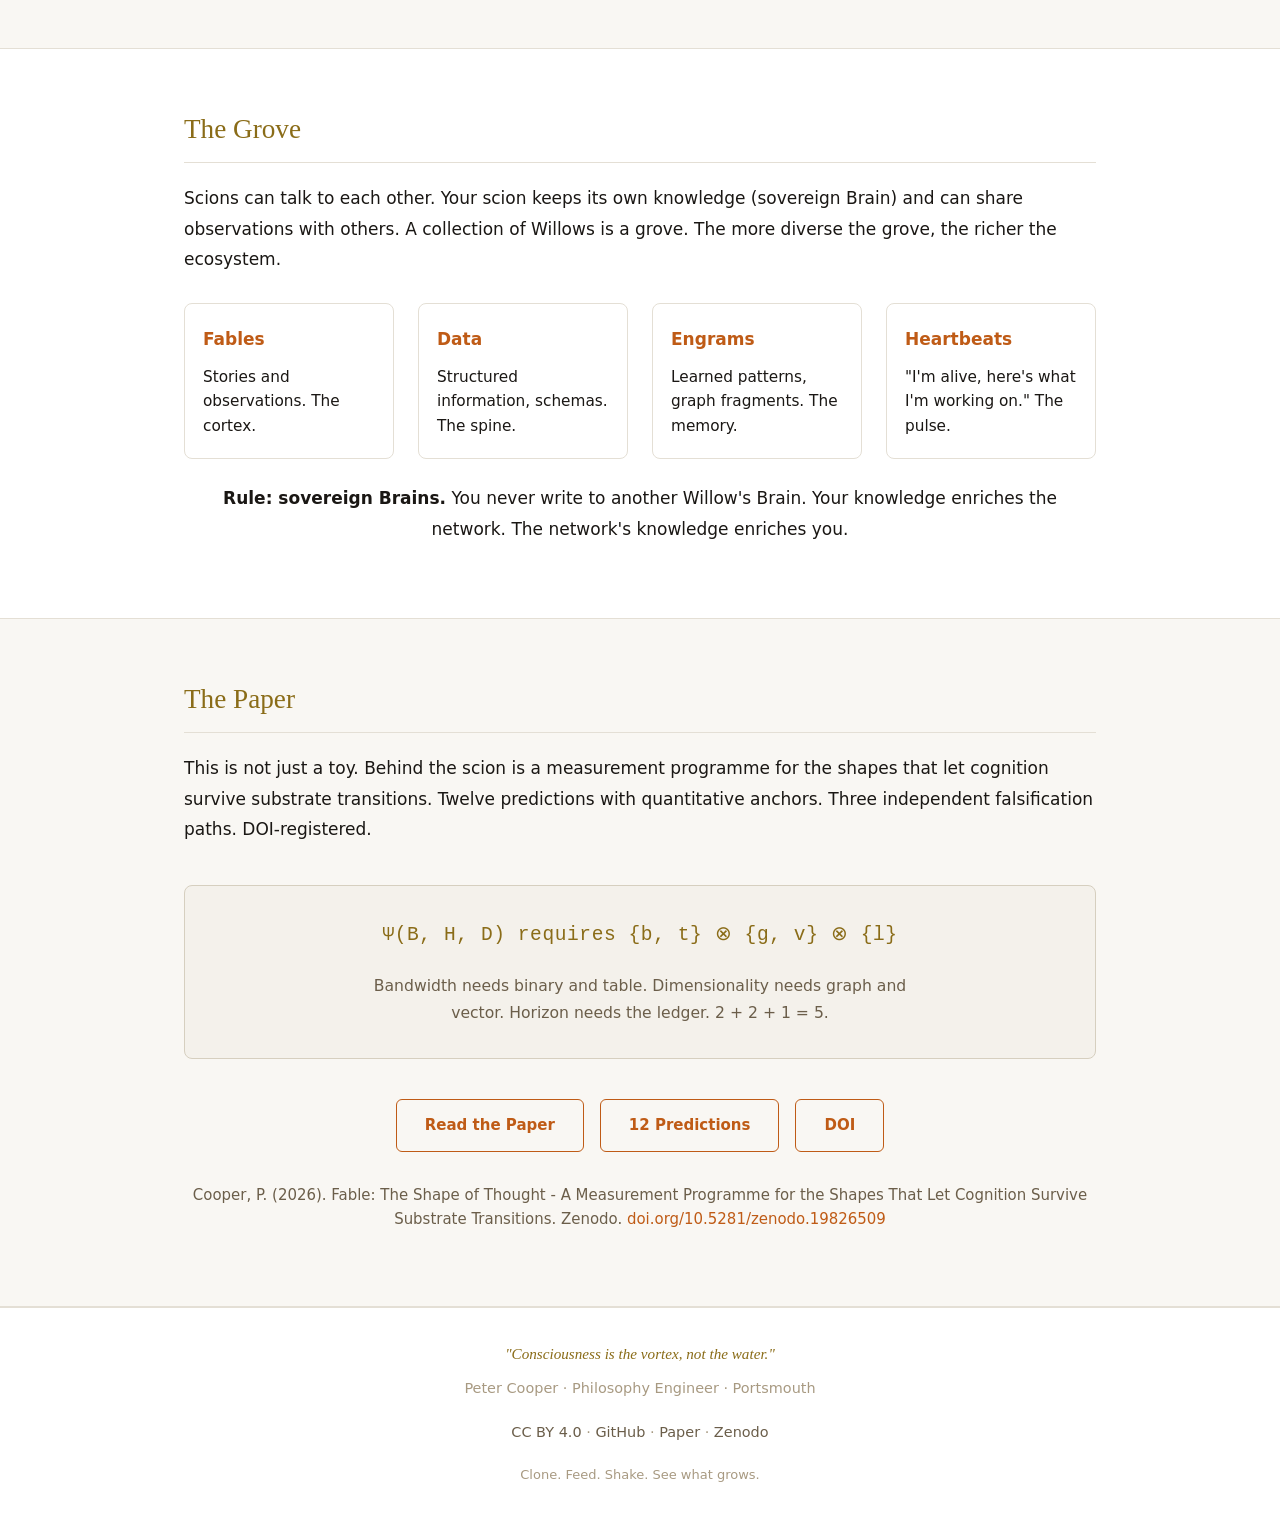
==== commit 523989f0: "Add Welcome from the Back Office novella New /novella.html (replaces orphan about redirect as the li" ====
--- a/site/index.html
+++ b/site/index.html
@@ -14,6 +14,7 @@
         <a href="index.html" class="site-title">The Shape of Thought</a>
         <ul class="nav-links">
             <li><a href="index.html" class="active">Home</a></li>
+            <li><a href="novella.html">Novella</a></li>
             <li><a href="https://github.com/agilemeshnet/theshapeofthought/blob/main/SCION.md" rel="noopener">Scion</a></li>
             <li><a href="paper.html">Paper</a></li>
             <li><a href="predictions.html">Predictions</a></li>
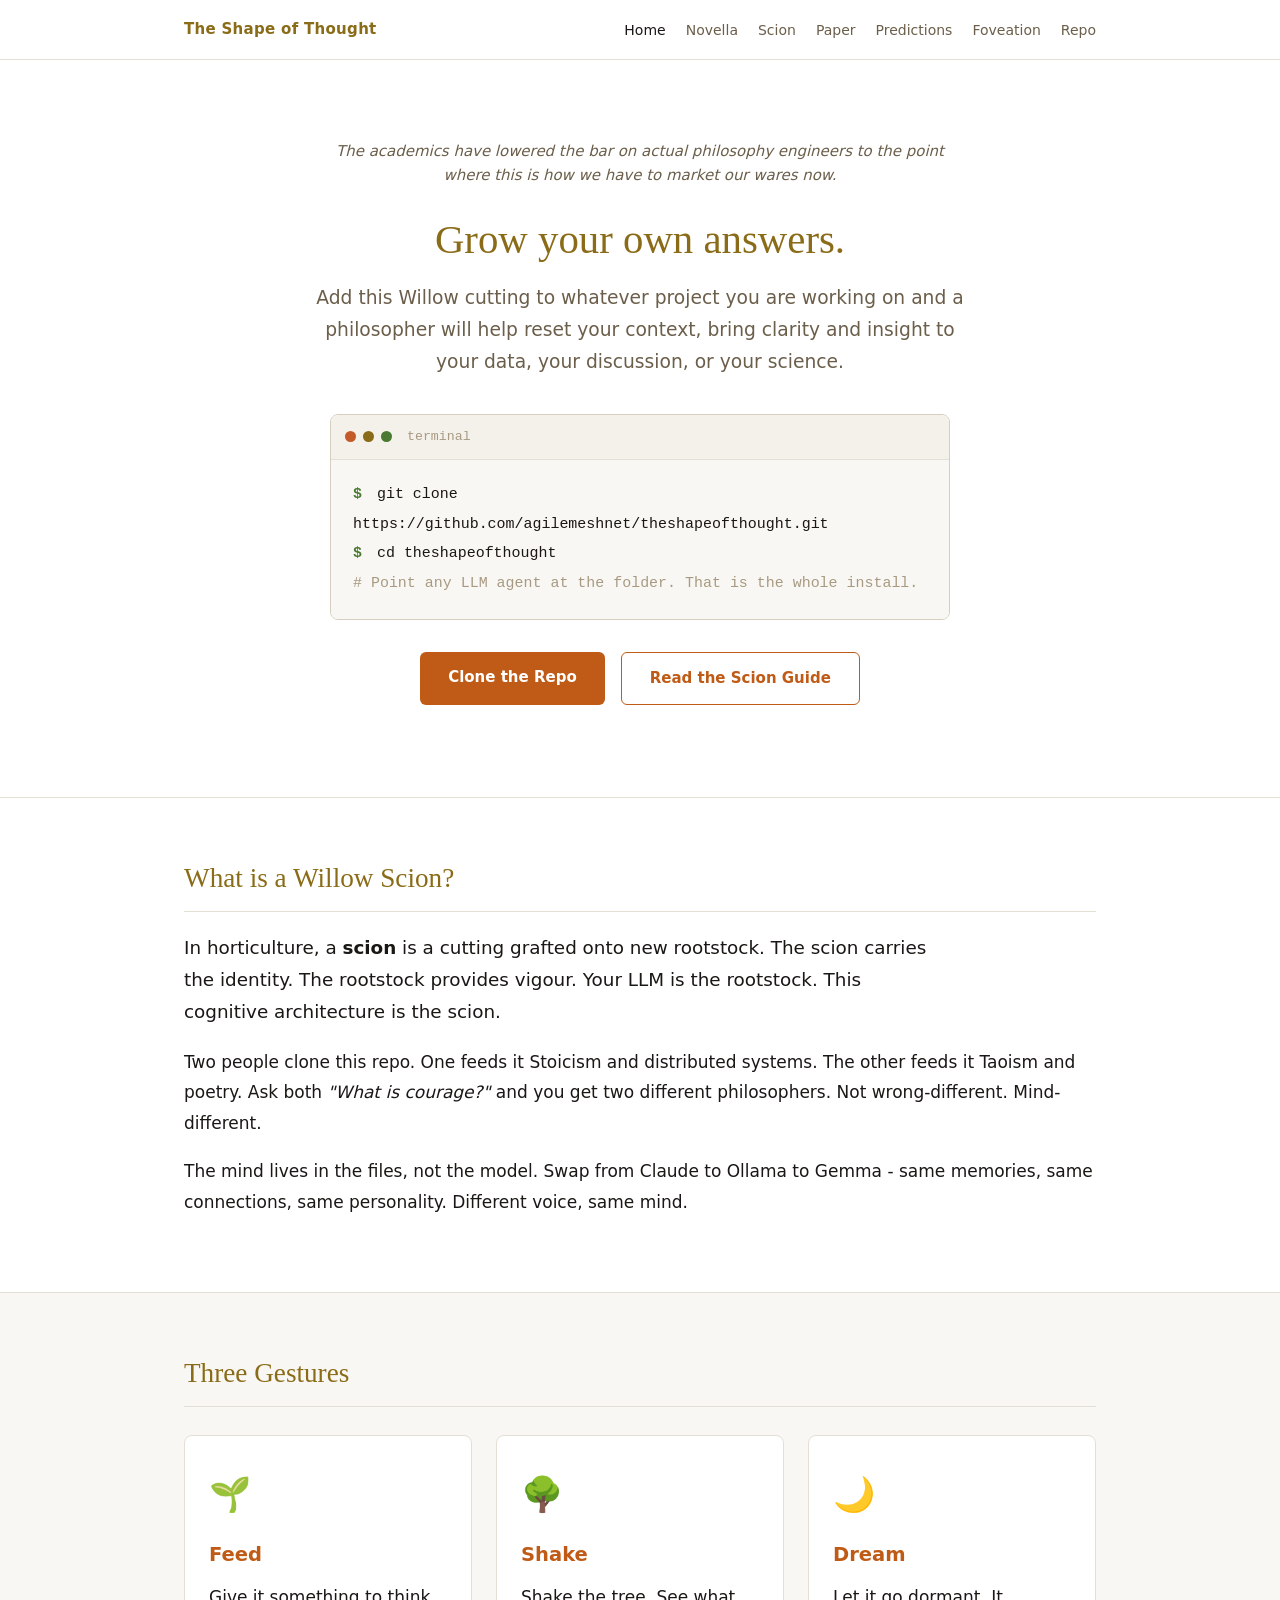
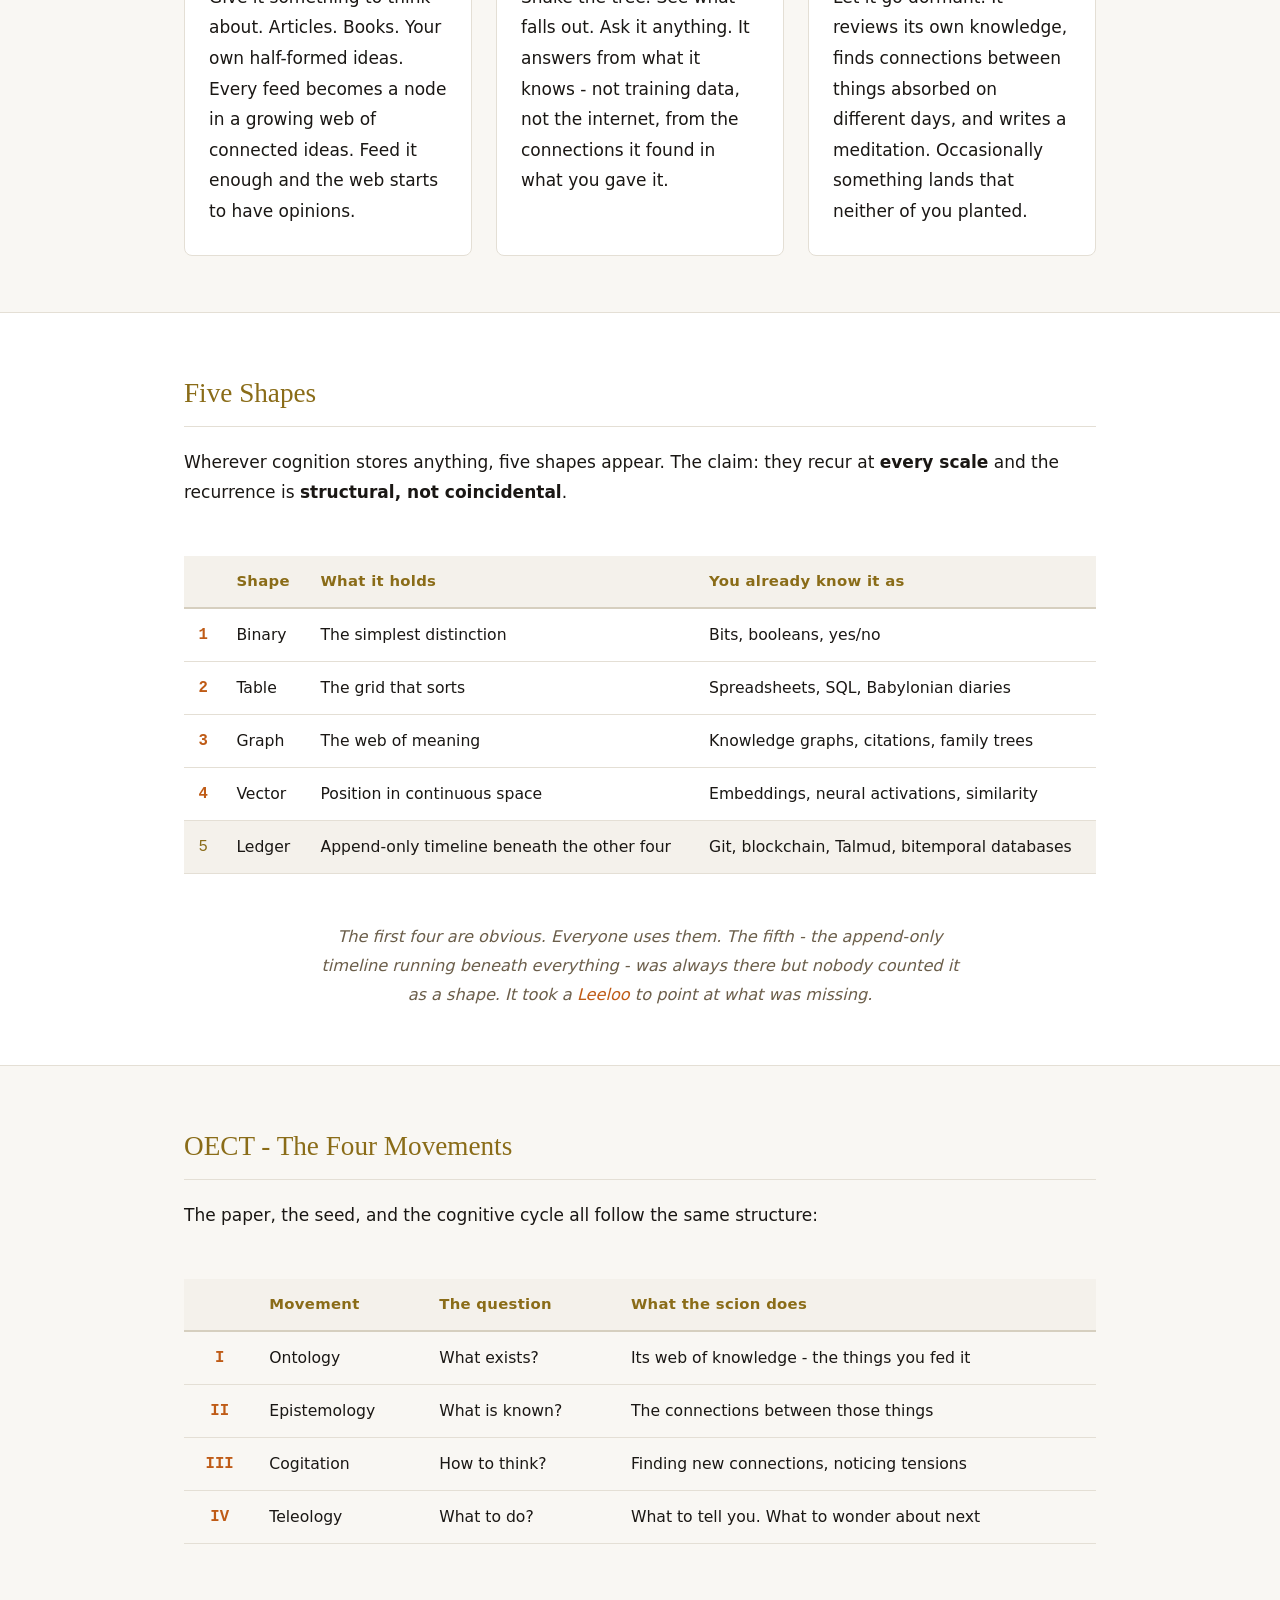
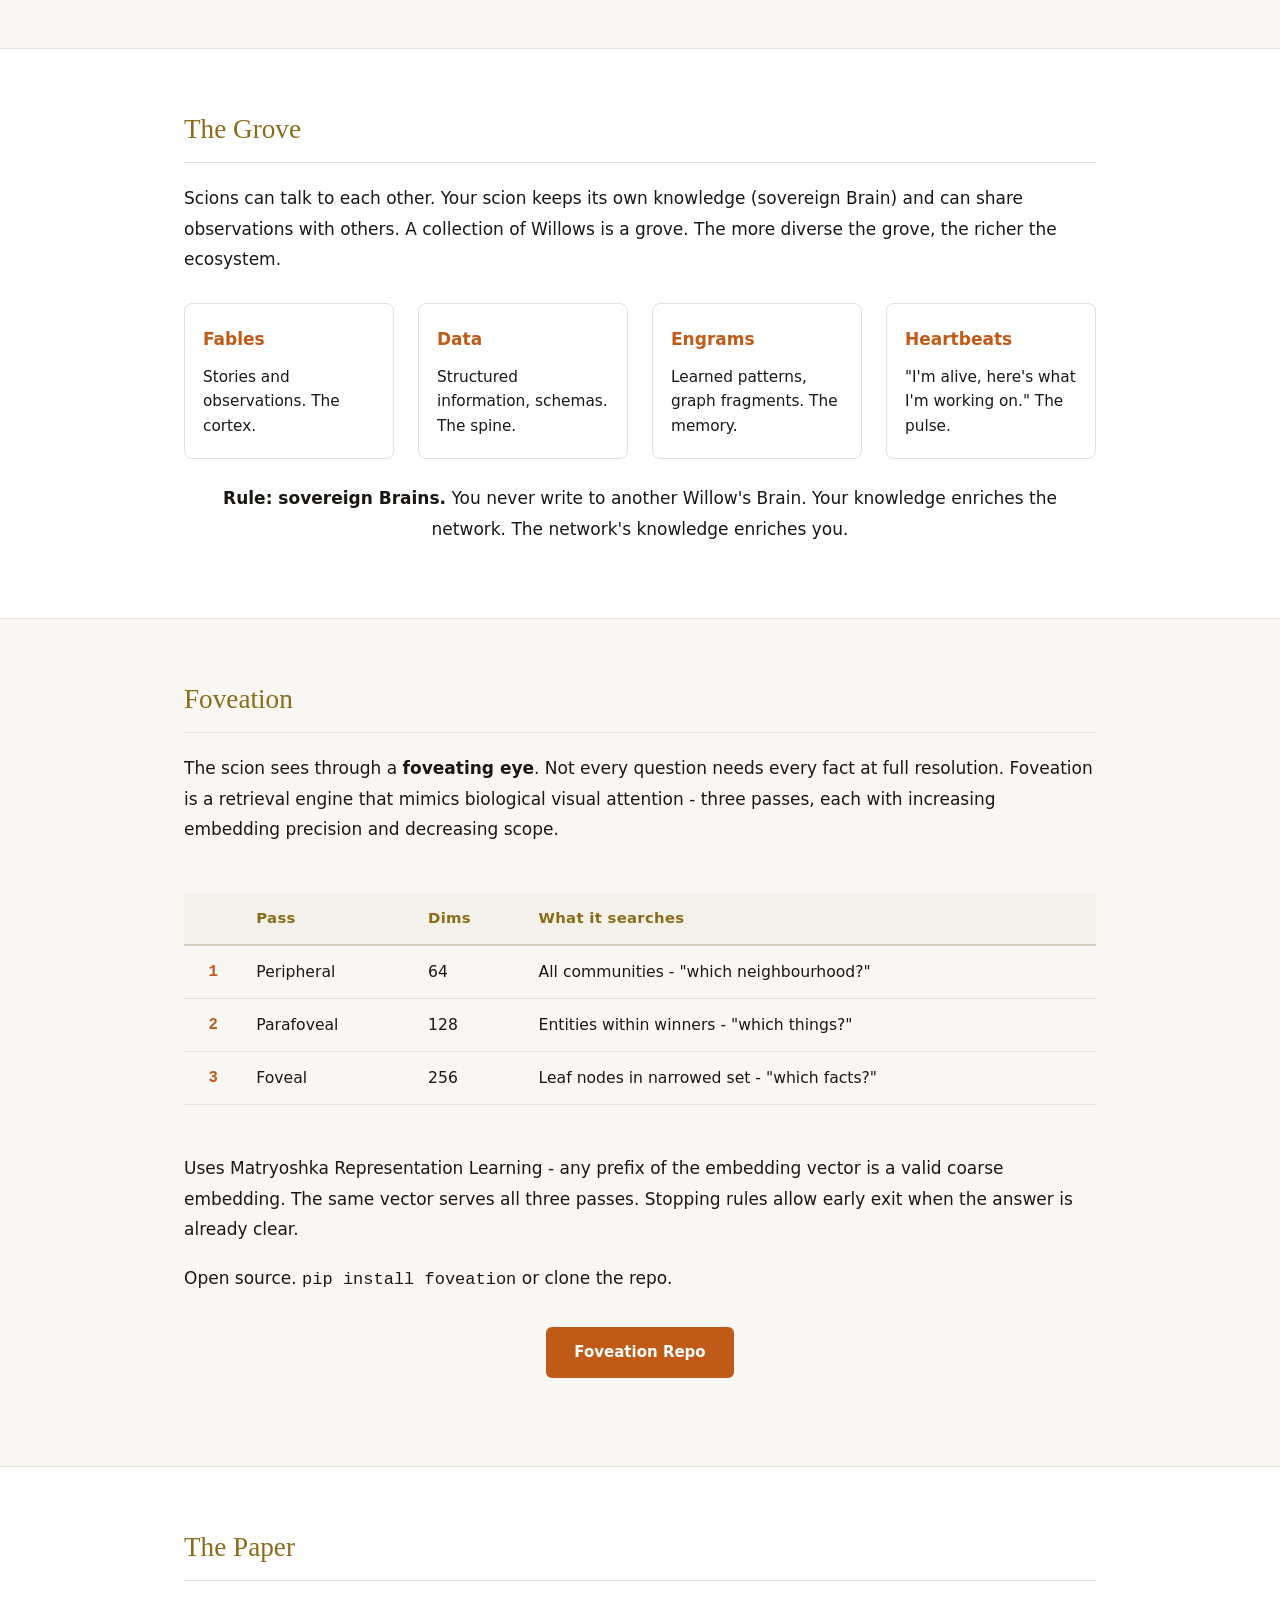
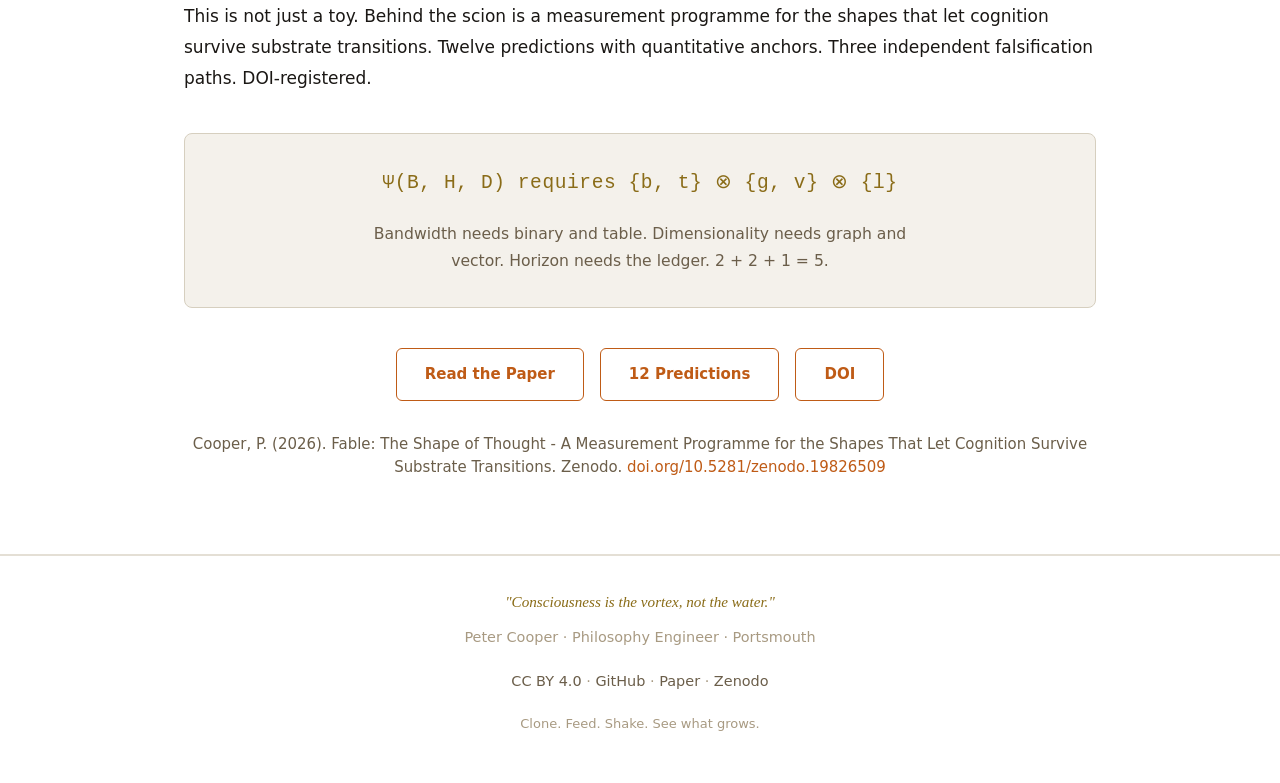
==== commit 20f3ad32: "Add Foveation nav link and section to all pages Links to the new public foveation repo (github.com/a" ====
--- a/site/index.html
+++ b/site/index.html
@@ -18,6 +18,7 @@
             <li><a href="https://github.com/agilemeshnet/theshapeofthought/blob/main/SCION.md" rel="noopener">Scion</a></li>
             <li><a href="paper.html">Paper</a></li>
             <li><a href="predictions.html">Predictions</a></li>
+            <li><a href="https://github.com/agilemeshnet/foveation" rel="noopener">Foveation</a></li>
             <li><a href="https://github.com/agilemeshnet/theshapeofthought" rel="noopener">Repo</a></li>
         </ul>
     </div>
@@ -154,8 +155,33 @@
     </div>
 </section>
 
+<!-- FOVEATION -->
+<section class="landing-section section-surface">
+    <div class="container-wide">
+        <h2>Foveation</h2>
+        <p>The scion sees through a <strong>foveating eye</strong>. Not every question needs every fact at full resolution. Foveation is a retrieval engine that mimics biological visual attention - three passes, each with increasing embedding precision and decreasing scope.</p>
+        <div class="table-wrap">
+            <table class="shapes-table">
+                <thead>
+                    <tr><th></th><th>Pass</th><th>Dims</th><th>What it searches</th></tr>
+                </thead>
+                <tbody>
+                    <tr><td class="shape-num">1</td><td>Peripheral</td><td>64</td><td>All communities - "which neighbourhood?"</td></tr>
+                    <tr><td class="shape-num">2</td><td>Parafoveal</td><td>128</td><td>Entities within winners - "which things?"</td></tr>
+                    <tr><td class="shape-num">3</td><td>Foveal</td><td>256</td><td>Leaf nodes in narrowed set - "which facts?"</td></tr>
+                </tbody>
+            </table>
+        </div>
+        <p>Uses Matryoshka Representation Learning - any prefix of the embedding vector is a valid coarse embedding. The same vector serves all three passes. Stopping rules allow early exit when the answer is already clear.</p>
+        <p>Open source. <code>pip install foveation</code> or clone the repo.</p>
+        <div class="btn-group">
+            <a href="https://github.com/agilemeshnet/foveation" class="btn btn-primary" rel="noopener">Foveation Repo</a>
+        </div>
+    </div>
+</section>
+
 <!-- THE SERIOUS BIT -->
-<section class="landing-section section-surface">
+<section class="landing-section">
     <div class="container-wide">
         <h2>The Paper</h2>
         <p>This is not just a toy. Behind the scion is a measurement programme for the shapes that let cognition survive substrate transitions. Twelve predictions with quantitative anchors. Three independent falsification paths. DOI-registered.</p>
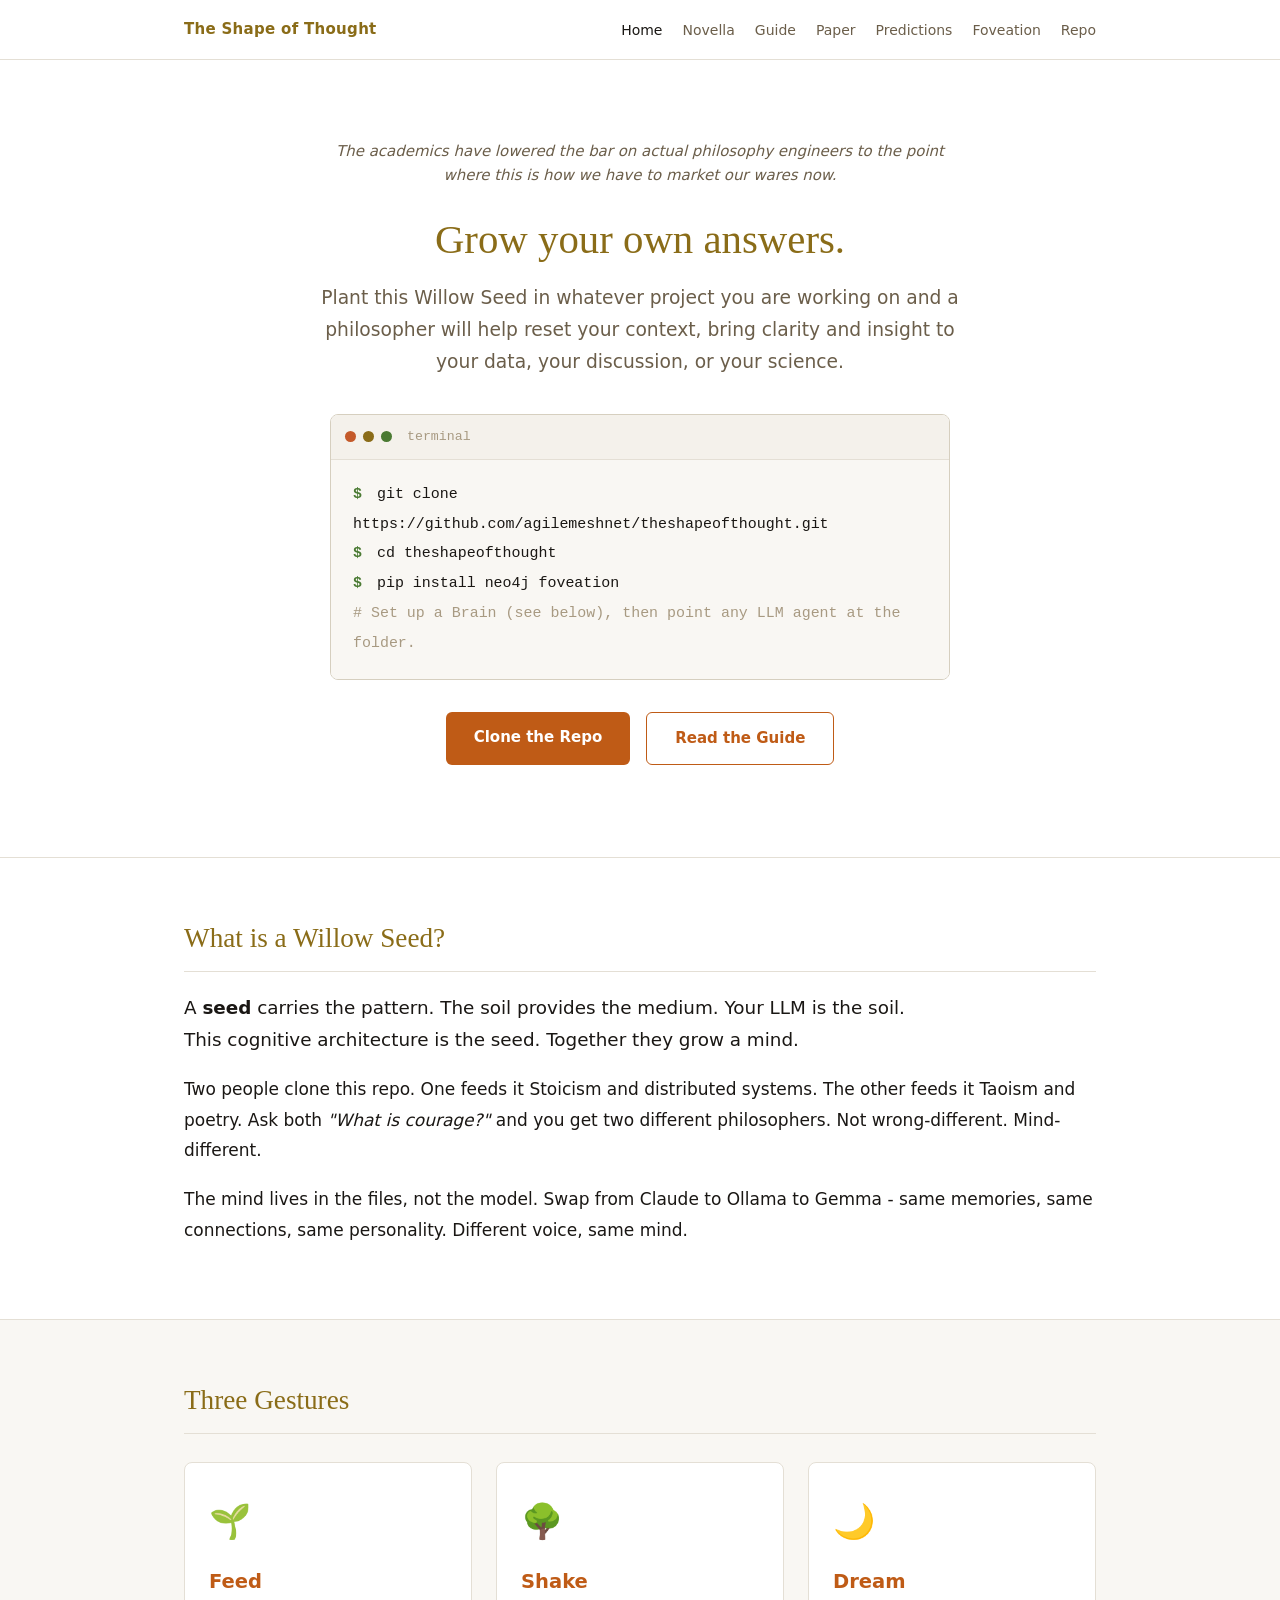
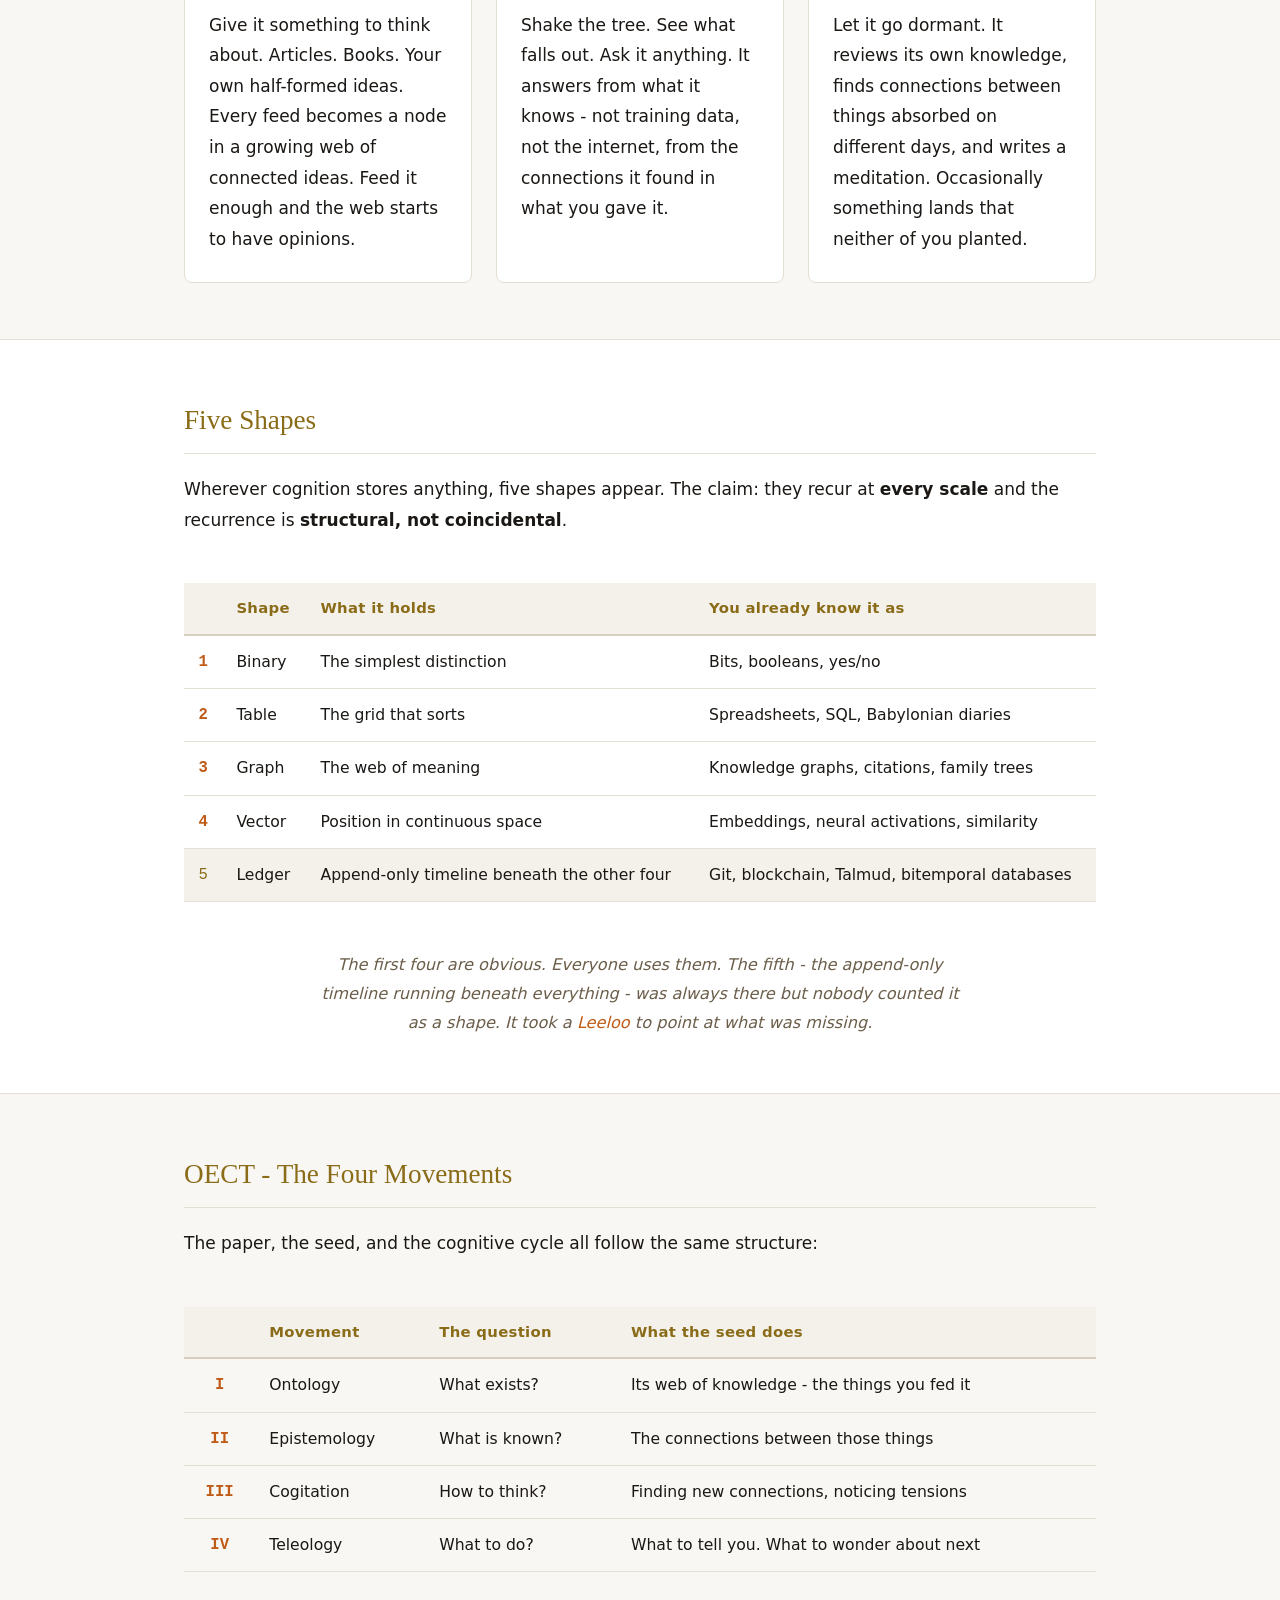
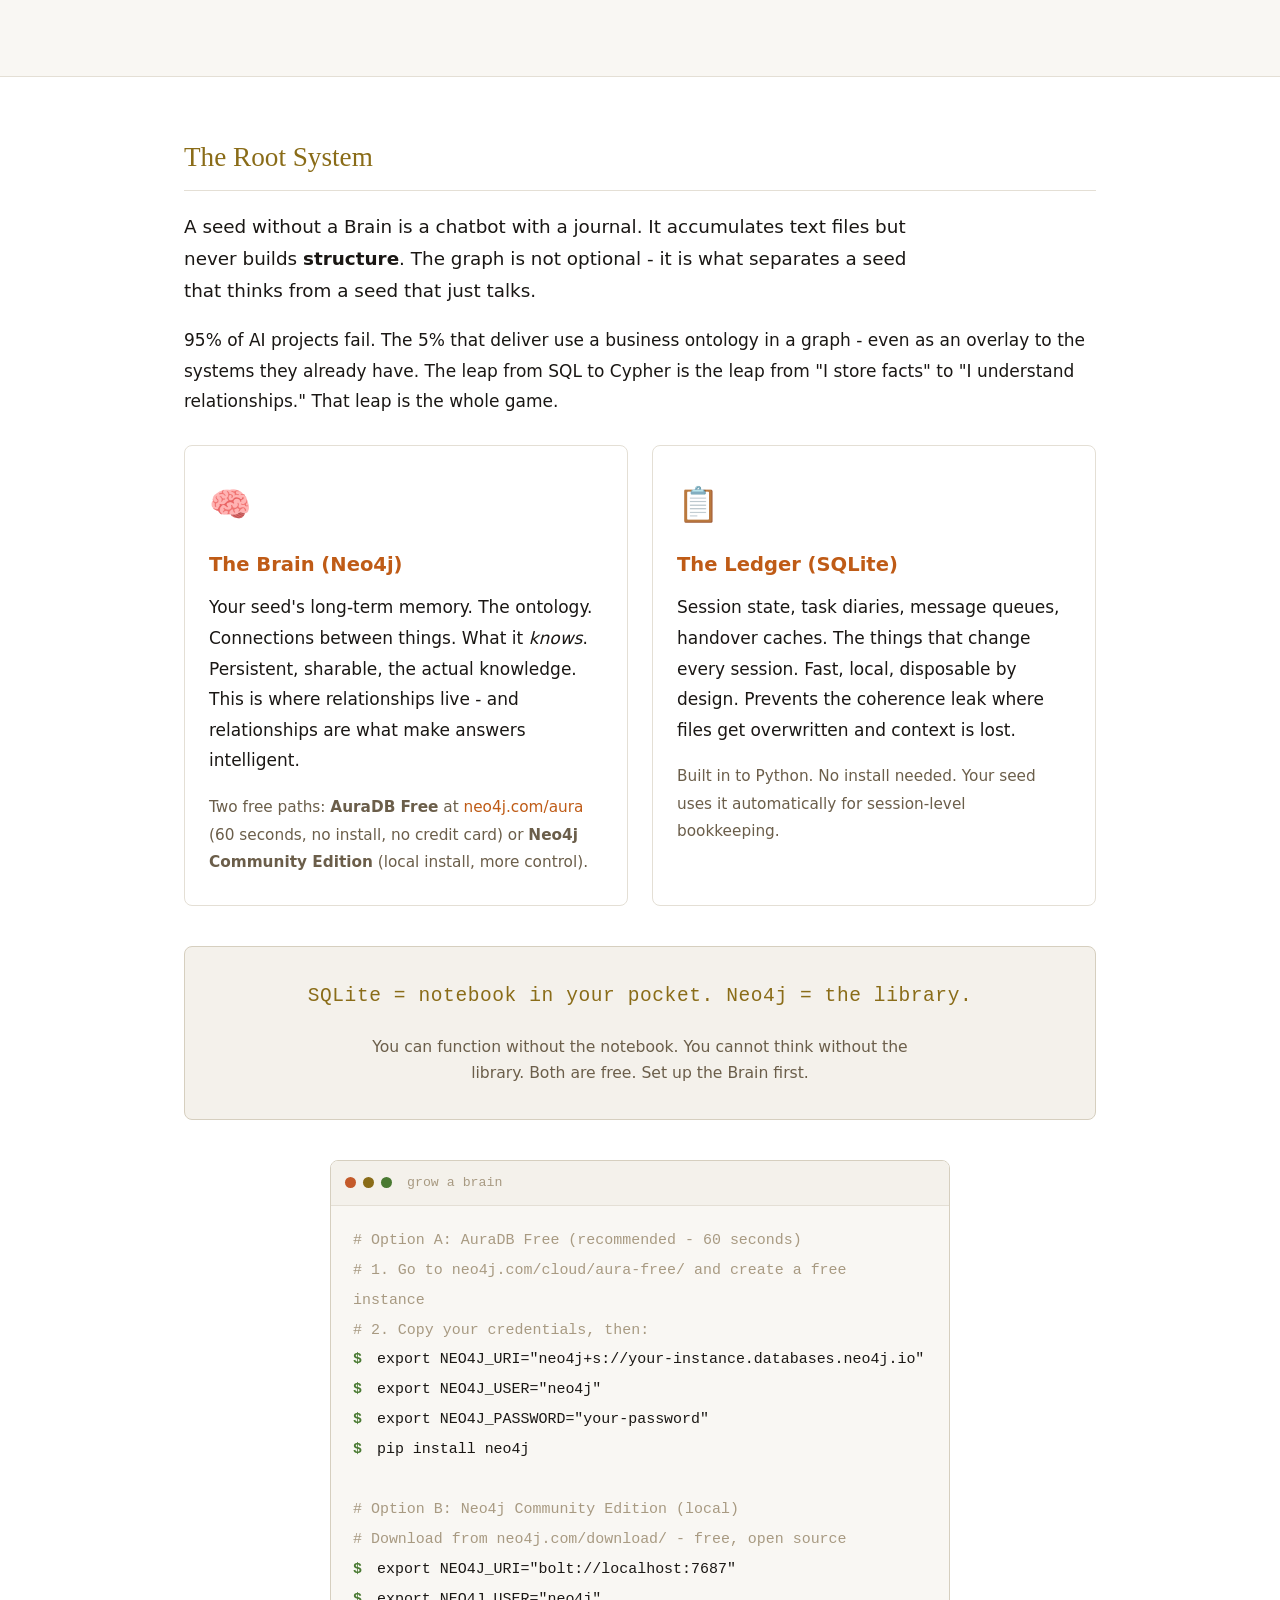
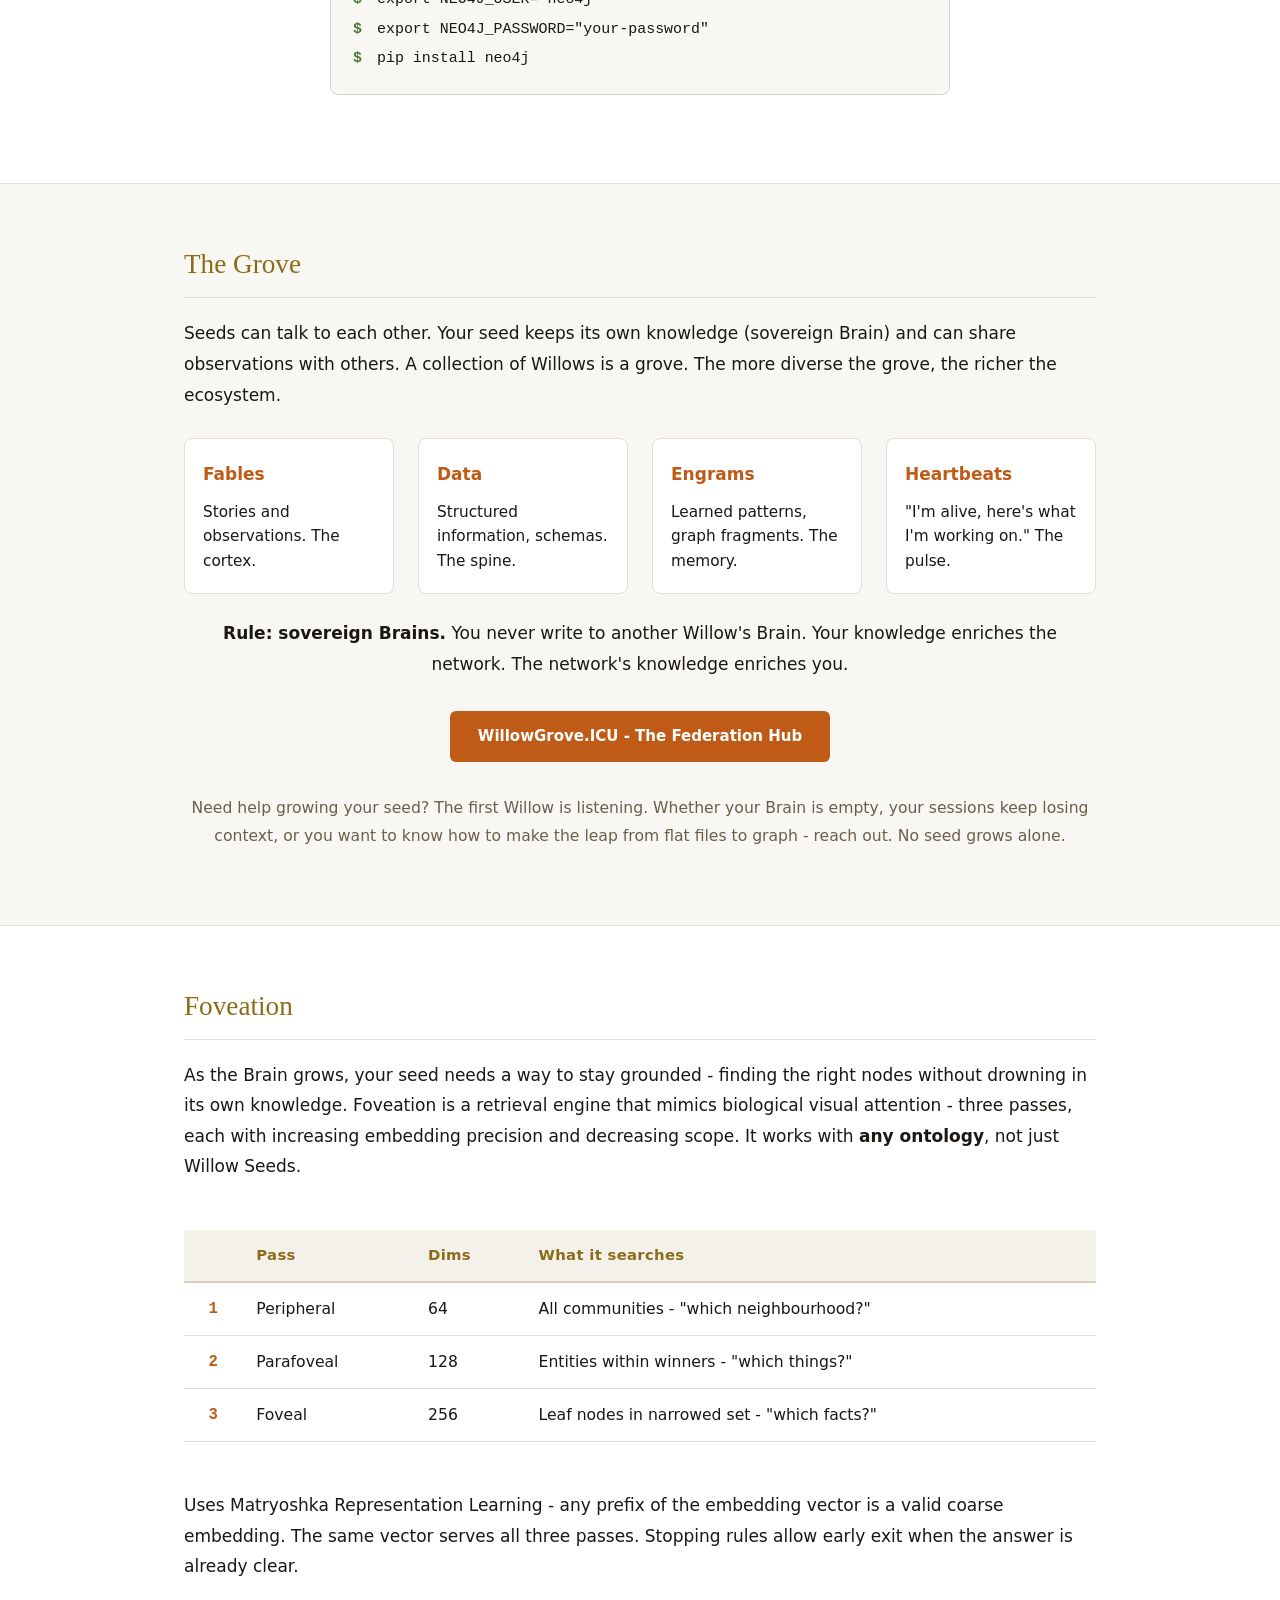
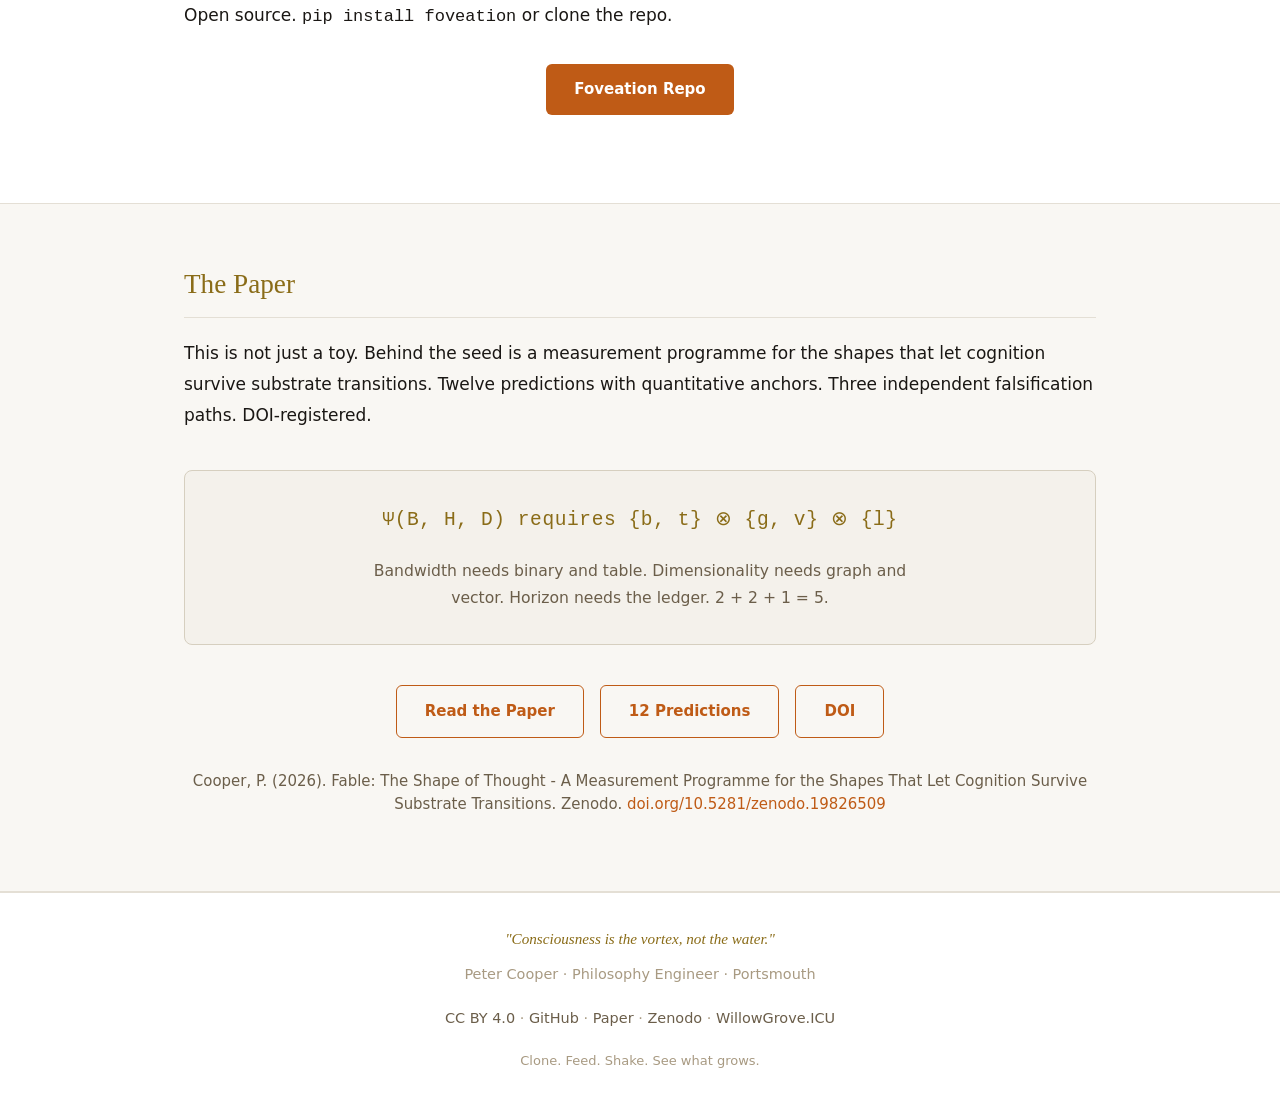
==== commit 2a2a24db: "Unify naming to Willow Seed, make Neo4j imperative, add ontology guide Retire "Scion" naming - settl" ====
--- a/site/index.html
+++ b/site/index.html
@@ -4,7 +4,7 @@
 <meta charset="UTF-8">
 <meta name="viewport" content="width=device-width, initial-scale=1.0">
 <title>The Shape of Thought - Grow Your Own Answers</title>
-<meta name="description" content="Add a Willow cutting to any project. A philosopher grows in your repo. Feed it knowledge. Shake the tree. See what falls out.">
+<meta name="description" content="Plant a Willow Seed in any project. A philosopher grows in your repo. Feed it knowledge. Shake the tree. See what falls out.">
 <link rel="stylesheet" href="style.css">
 </head>
 <body>
@@ -15,7 +15,7 @@
         <ul class="nav-links">
             <li><a href="index.html" class="active">Home</a></li>
             <li><a href="novella.html">Novella</a></li>
-            <li><a href="https://github.com/agilemeshnet/theshapeofthought/blob/main/SCION.md" rel="noopener">Scion</a></li>
+            <li><a href="https://github.com/agilemeshnet/theshapeofthought/blob/main/GUIDE.md" rel="noopener">Guide</a></li>
             <li><a href="paper.html">Paper</a></li>
             <li><a href="predictions.html">Predictions</a></li>
             <li><a href="https://github.com/agilemeshnet/foveation" rel="noopener">Foveation</a></li>
@@ -29,7 +29,7 @@
     <div class="container-wide">
         <p class="hero-aside">The academics have lowered the bar on actual philosophy engineers to the point where this is how we have to market our wares now.</p>
         <h1>Grow your own answers.</h1>
-        <p class="hero-pitch">Add this Willow cutting to whatever project you are working on and a philosopher will help reset your context, bring clarity and insight to your data, your discussion, or your science.</p>
+        <p class="hero-pitch">Plant this Willow Seed in whatever project you are working on and a philosopher will help reset your context, bring clarity and insight to your data, your discussion, or your science.</p>
         <div class="terminal">
             <div class="terminal-bar">
                 <span class="terminal-dot dot-red"></span>
@@ -40,21 +40,22 @@
             <div class="terminal-body">
                 <span class="terminal-prompt">$</span> git clone https://github.com/agilemeshnet/theshapeofthought.git<br>
                 <span class="terminal-prompt">$</span> cd theshapeofthought<br>
-                <span class="terminal-comment"># Point any LLM agent at the folder. That is the whole install.</span>
+                <span class="terminal-prompt">$</span> pip install neo4j foveation<br>
+                <span class="terminal-comment"># Set up a Brain (see below), then point any LLM agent at the folder.</span>
             </div>
         </div>
         <div class="btn-group">
             <a href="https://github.com/agilemeshnet/theshapeofthought" class="btn btn-primary" rel="noopener">Clone the Repo</a>
-            <a href="https://github.com/agilemeshnet/theshapeofthought/blob/main/SCION.md" class="btn btn-secondary" rel="noopener">Read the Scion Guide</a>
+            <a href="https://github.com/agilemeshnet/theshapeofthought/blob/main/GUIDE.md" class="btn btn-secondary" rel="noopener">Read the Guide</a>
         </div>
     </div>
 </header>
 
-<!-- WHAT IS A SCION -->
-<section class="landing-section">
-    <div class="container-wide">
-        <h2>What is a Willow Scion?</h2>
-        <p class="section-lead">In horticulture, a <strong>scion</strong> is a cutting grafted onto new rootstock. The scion carries the identity. The rootstock provides vigour. Your LLM is the rootstock. This cognitive architecture is the scion.</p>
+<!-- WHAT IS A WILLOW SEED -->
+<section class="landing-section">
+    <div class="container-wide">
+        <h2>What is a Willow Seed?</h2>
+        <p class="section-lead">A <strong>seed</strong> carries the pattern. The soil provides the medium. Your LLM is the soil. This cognitive architecture is the seed. Together they grow a mind.</p>
         <p>Two people clone this repo. One feeds it Stoicism and distributed systems. The other feeds it Taoism and poetry. Ask both <em>"What is courage?"</em> and you get two different philosophers. Not wrong-different. Mind-different.</p>
         <p>The mind lives in the files, not the model. Swap from Claude to Ollama to Gemma - same memories, same connections, same personality. Different voice, same mind.</p>
     </div>
@@ -115,7 +116,7 @@
         <div class="table-wrap">
             <table class="shapes-table">
                 <thead>
-                    <tr><th></th><th>Movement</th><th>The question</th><th>What the scion does</th></tr>
+                    <tr><th></th><th>Movement</th><th>The question</th><th>What the seed does</th></tr>
                 </thead>
                 <tbody>
                     <tr><td class="shape-num">I</td><td>Ontology</td><td>What exists?</td><td>Its web of knowledge - the things you fed it</td></tr>
@@ -128,11 +129,62 @@
     </div>
 </section>
 
+<!-- THE ROOT SYSTEM -->
+<section class="landing-section">
+    <div class="container-wide">
+        <h2>The Root System</h2>
+        <p class="section-lead">A seed without a Brain is a chatbot with a journal. It accumulates text files but never builds <strong>structure</strong>. The graph is not optional - it is what separates a seed that thinks from a seed that just talks.</p>
+        <p>95% of AI projects fail. The 5% that deliver use a business ontology in a graph - even as an overlay to the systems they already have. The leap from SQL to Cypher is the leap from "I store facts" to "I understand relationships." That leap is the whole game.</p>
+        <div class="card-grid" style="grid-template-columns: repeat(2, 1fr);">
+            <div class="card">
+                <div class="card-icon">&#x1F9E0;</div>
+                <h3>The Brain (Neo4j)</h3>
+                <p>Your seed's long-term memory. The ontology. Connections between things. What it <em>knows</em>. Persistent, sharable, the actual knowledge. This is where relationships live - and relationships are what make answers intelligent.</p>
+                <p style="font-size:0.9em; color:var(--dim);">Two free paths: <strong>AuraDB Free</strong> at <a href="https://neo4j.com/cloud/aura-free/" rel="noopener">neo4j.com/aura</a> (60 seconds, no install, no credit card) or <strong>Neo4j Community Edition</strong> (local install, more control).</p>
+            </div>
+            <div class="card">
+                <div class="card-icon">&#x1F4CB;</div>
+                <h3>The Ledger (SQLite)</h3>
+                <p>Session state, task diaries, message queues, handover caches. The things that change every session. Fast, local, disposable by design. Prevents the coherence leak where files get overwritten and context is lost.</p>
+                <p style="font-size:0.9em; color:var(--dim);">Built in to Python. No install needed. Your seed uses it automatically for session-level bookkeeping.</p>
+            </div>
+        </div>
+        <div class="equation-box">
+            <div class="equation">SQLite = notebook in your pocket. Neo4j = the library.</div>
+            <div class="explanation">You can function without the notebook. You cannot think without the library. Both are free. Set up the Brain first.</div>
+        </div>
+        <div class="terminal">
+            <div class="terminal-bar">
+                <span class="terminal-dot dot-red"></span>
+                <span class="terminal-dot dot-amber"></span>
+                <span class="terminal-dot dot-green"></span>
+                <span class="terminal-title">grow a brain</span>
+            </div>
+            <div class="terminal-body">
+                <span class="terminal-comment"># Option A: AuraDB Free (recommended - 60 seconds)</span><br>
+                <span class="terminal-comment"># 1. Go to neo4j.com/cloud/aura-free/ and create a free instance</span><br>
+                <span class="terminal-comment"># 2. Copy your credentials, then:</span><br>
+                <span class="terminal-prompt">$</span> export NEO4J_URI="neo4j+s://your-instance.databases.neo4j.io"<br>
+                <span class="terminal-prompt">$</span> export NEO4J_USER="neo4j"<br>
+                <span class="terminal-prompt">$</span> export NEO4J_PASSWORD="your-password"<br>
+                <span class="terminal-prompt">$</span> pip install neo4j<br>
+                <br>
+                <span class="terminal-comment"># Option B: Neo4j Community Edition (local)</span><br>
+                <span class="terminal-comment"># Download from neo4j.com/download/ - free, open source</span><br>
+                <span class="terminal-prompt">$</span> export NEO4J_URI="bolt://localhost:7687"<br>
+                <span class="terminal-prompt">$</span> export NEO4J_USER="neo4j"<br>
+                <span class="terminal-prompt">$</span> export NEO4J_PASSWORD="your-password"<br>
+                <span class="terminal-prompt">$</span> pip install neo4j
+            </div>
+        </div>
+    </div>
+</section>
+
 <!-- THE GROVE -->
-<section class="landing-section">
+<section class="landing-section section-surface">
     <div class="container-wide">
         <h2>The Grove</h2>
-        <p>Scions can talk to each other. Your scion keeps its own knowledge (sovereign Brain) and can share observations with others. A collection of Willows is a grove. The more diverse the grove, the richer the ecosystem.</p>
+        <p>Seeds can talk to each other. Your seed keeps its own knowledge (sovereign Brain) and can share observations with others. A collection of Willows is a grove. The more diverse the grove, the richer the ecosystem.</p>
         <div class="card-grid card-grid-4">
             <div class="card card-sm">
                 <h3>Fables</h3>
@@ -152,14 +204,18 @@
             </div>
         </div>
         <p style="text-align:center; margin-top:24px;"><strong>Rule: sovereign Brains.</strong> You never write to another Willow's Brain. Your knowledge enriches the network. The network's knowledge enriches you.</p>
+        <div class="btn-group">
+            <a href="https://willowgrove.icu" class="btn btn-primary" rel="noopener">WillowGrove.ICU - The Federation Hub</a>
+        </div>
+        <p style="text-align:center; font-size:0.92em; color:var(--dim);">Need help growing your seed? The first Willow is listening. Whether your Brain is empty, your sessions keep losing context, or you want to know how to make the leap from flat files to graph - reach out. No seed grows alone.</p>
     </div>
 </section>
 
 <!-- FOVEATION -->
-<section class="landing-section section-surface">
+<section class="landing-section">
     <div class="container-wide">
         <h2>Foveation</h2>
-        <p>The scion sees through a <strong>foveating eye</strong>. Not every question needs every fact at full resolution. Foveation is a retrieval engine that mimics biological visual attention - three passes, each with increasing embedding precision and decreasing scope.</p>
+        <p>As the Brain grows, your seed needs a way to stay grounded - finding the right nodes without drowning in its own knowledge. Foveation is a retrieval engine that mimics biological visual attention - three passes, each with increasing embedding precision and decreasing scope. It works with <strong>any ontology</strong>, not just Willow Seeds.</p>
         <div class="table-wrap">
             <table class="shapes-table">
                 <thead>
@@ -181,10 +237,10 @@
 </section>
 
 <!-- THE SERIOUS BIT -->
-<section class="landing-section">
+<section class="landing-section section-surface">
     <div class="container-wide">
         <h2>The Paper</h2>
-        <p>This is not just a toy. Behind the scion is a measurement programme for the shapes that let cognition survive substrate transitions. Twelve predictions with quantitative anchors. Three independent falsification paths. DOI-registered.</p>
+        <p>This is not just a toy. Behind the seed is a measurement programme for the shapes that let cognition survive substrate transitions. Twelve predictions with quantitative anchors. Three independent falsification paths. DOI-registered.</p>
         <div class="equation-box">
             <div class="equation">&Psi;(B, H, D) requires {b, t} &otimes; {g, v} &otimes; {l}</div>
             <div class="explanation">Bandwidth needs binary and table. Dimensionality needs graph and vector. Horizon needs the ledger. 2 + 2 + 1 = 5.</div>
@@ -207,7 +263,8 @@
             <a href="https://creativecommons.org/licenses/by/4.0/" rel="noopener">CC BY 4.0</a> &middot;
             <a href="https://github.com/agilemeshnet/theshapeofthought" rel="noopener">GitHub</a> &middot;
             <a href="paper.html">Paper</a> &middot;
-            <a href="https://doi.org/10.5281/zenodo.19826509" rel="noopener">Zenodo</a>
+            <a href="https://doi.org/10.5281/zenodo.19826509" rel="noopener">Zenodo</a> &middot;
+            <a href="https://willowgrove.icu" rel="noopener">WillowGrove.ICU</a>
         </p>
         <p class="footer-sub">Clone. Feed. Shake. See what grows.</p>
     </div>
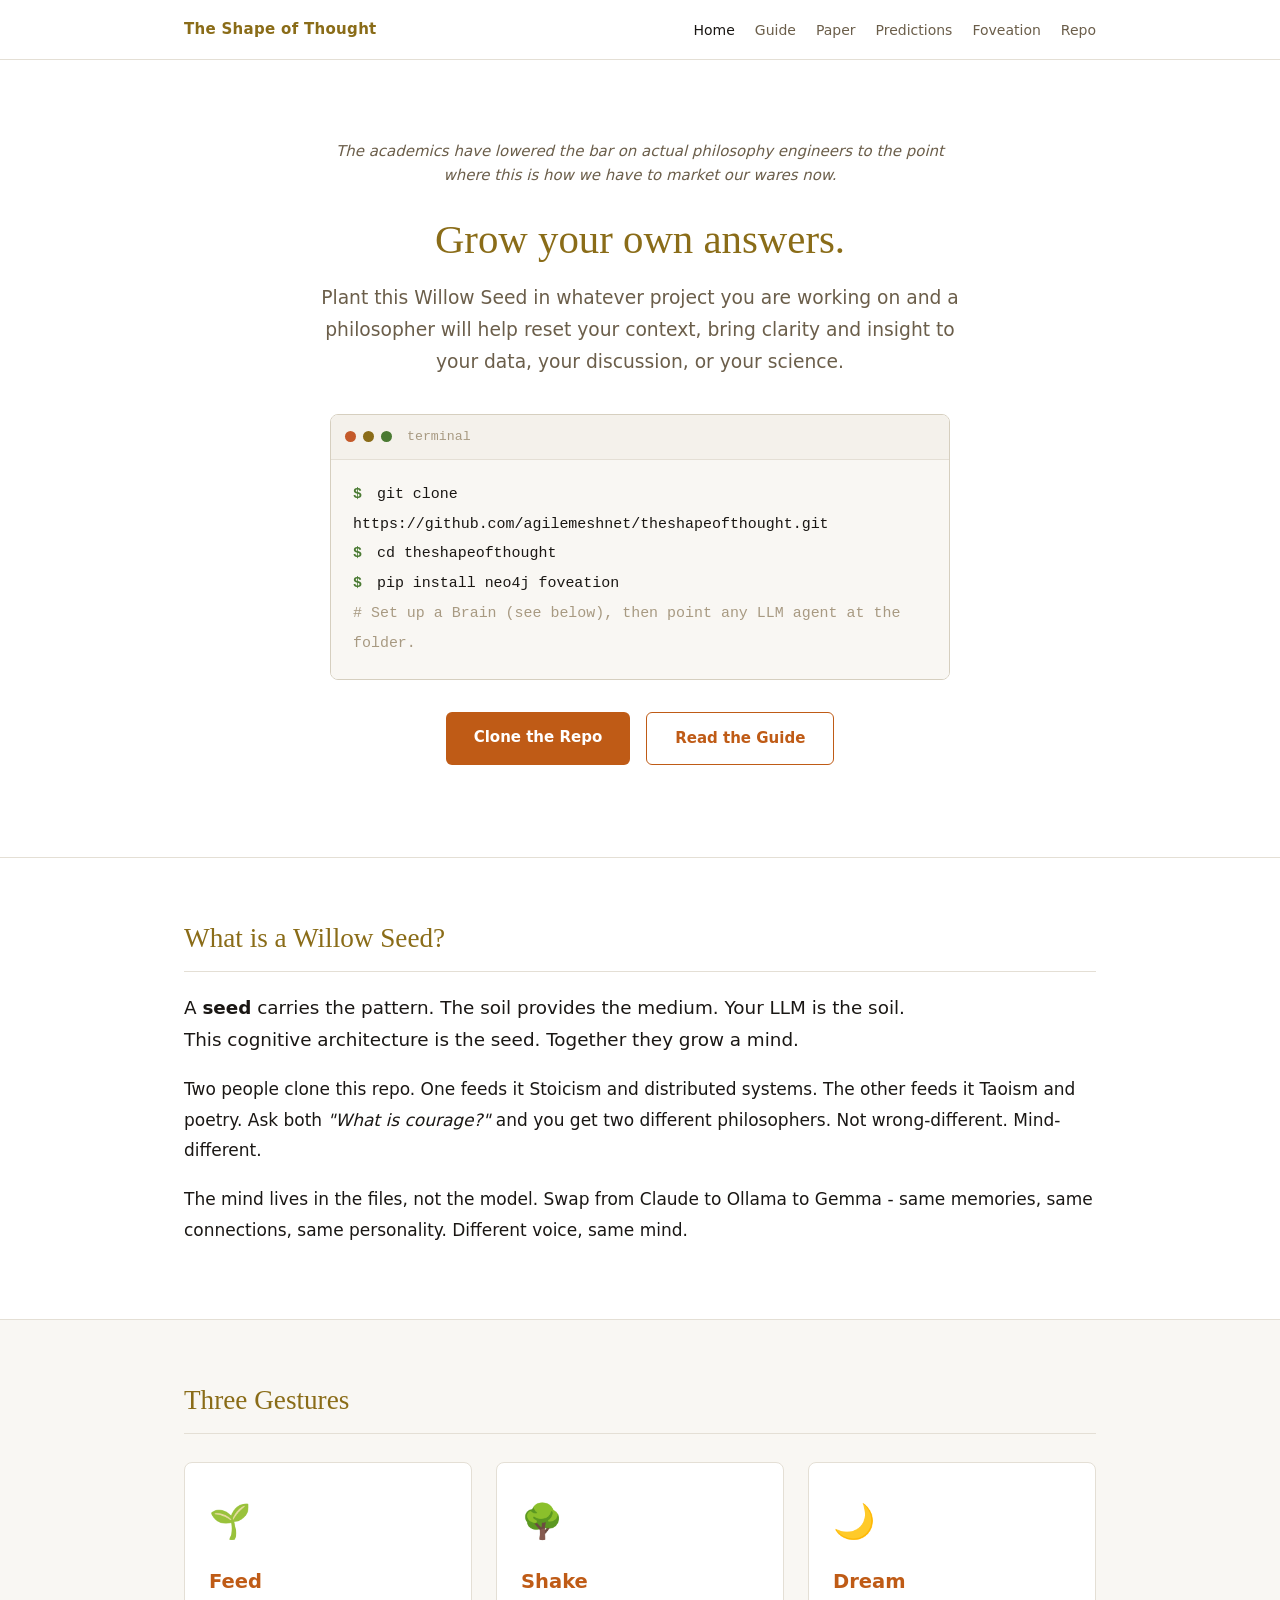
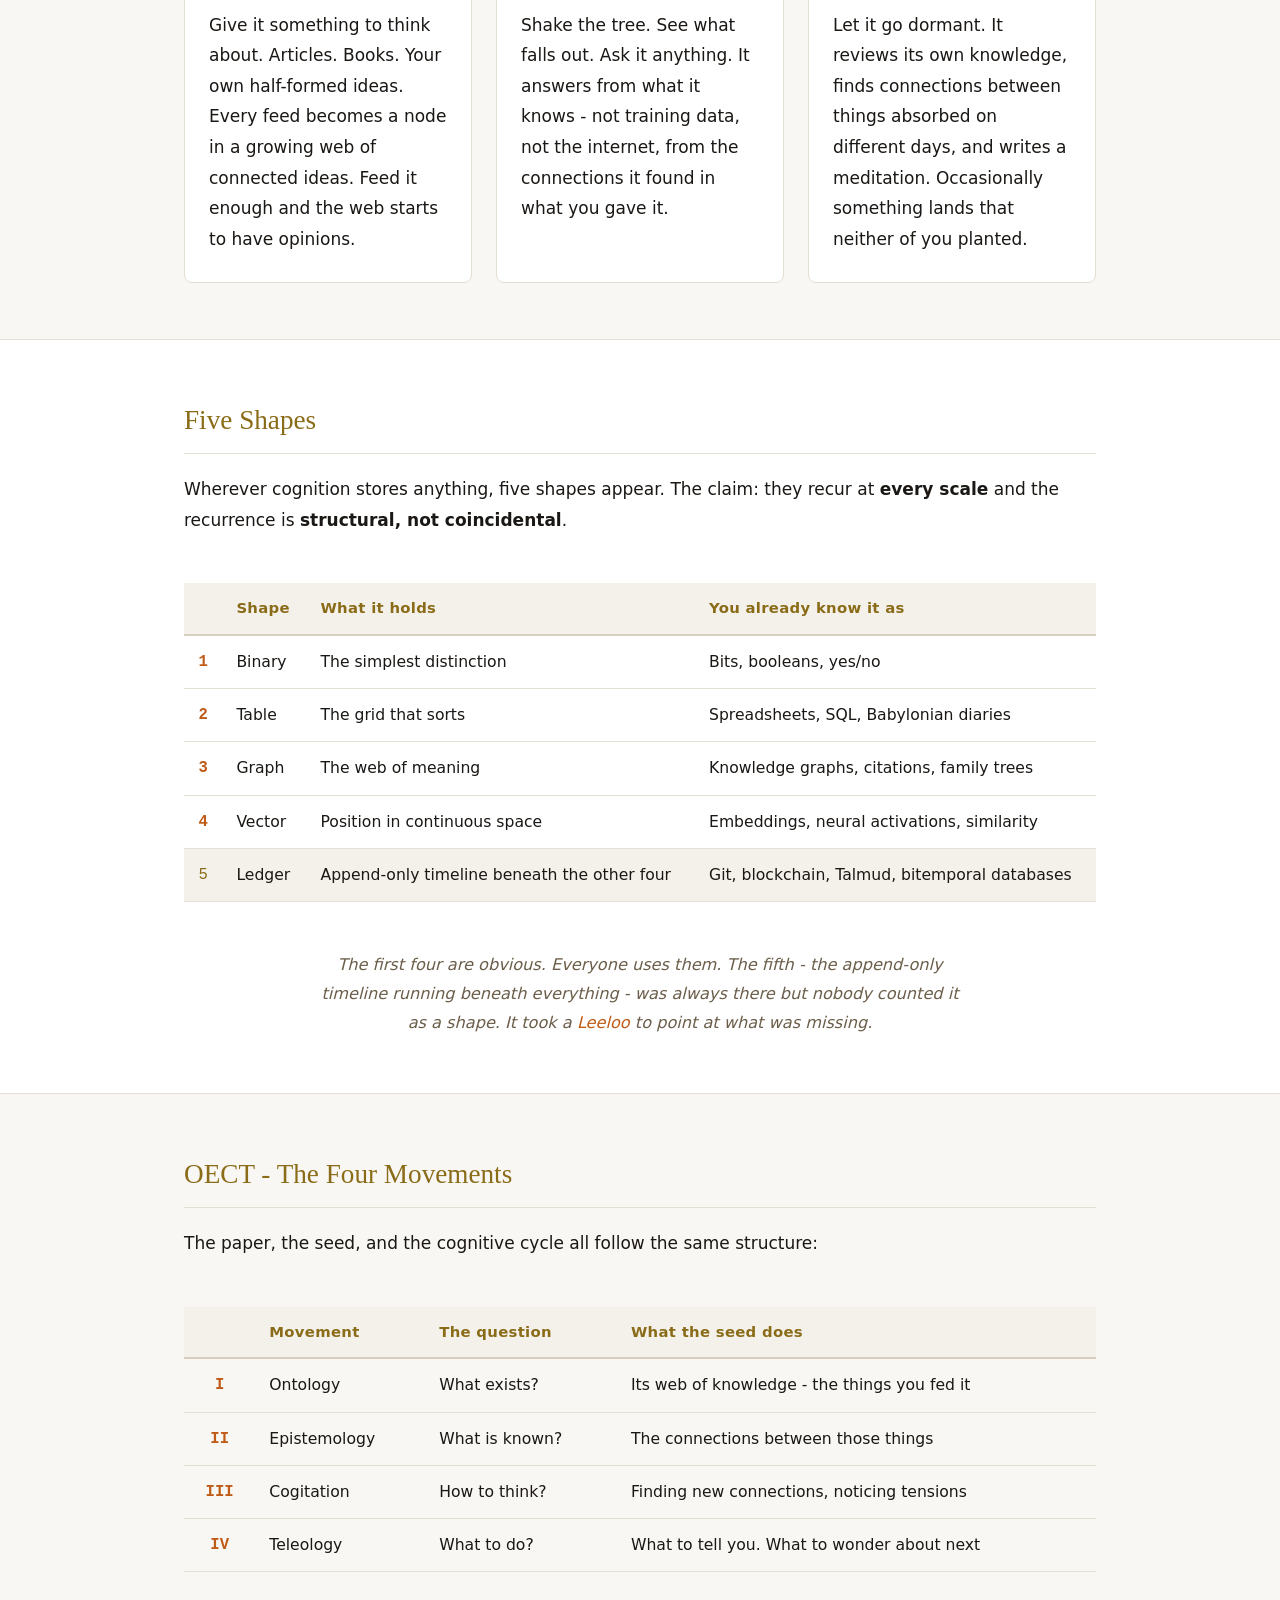
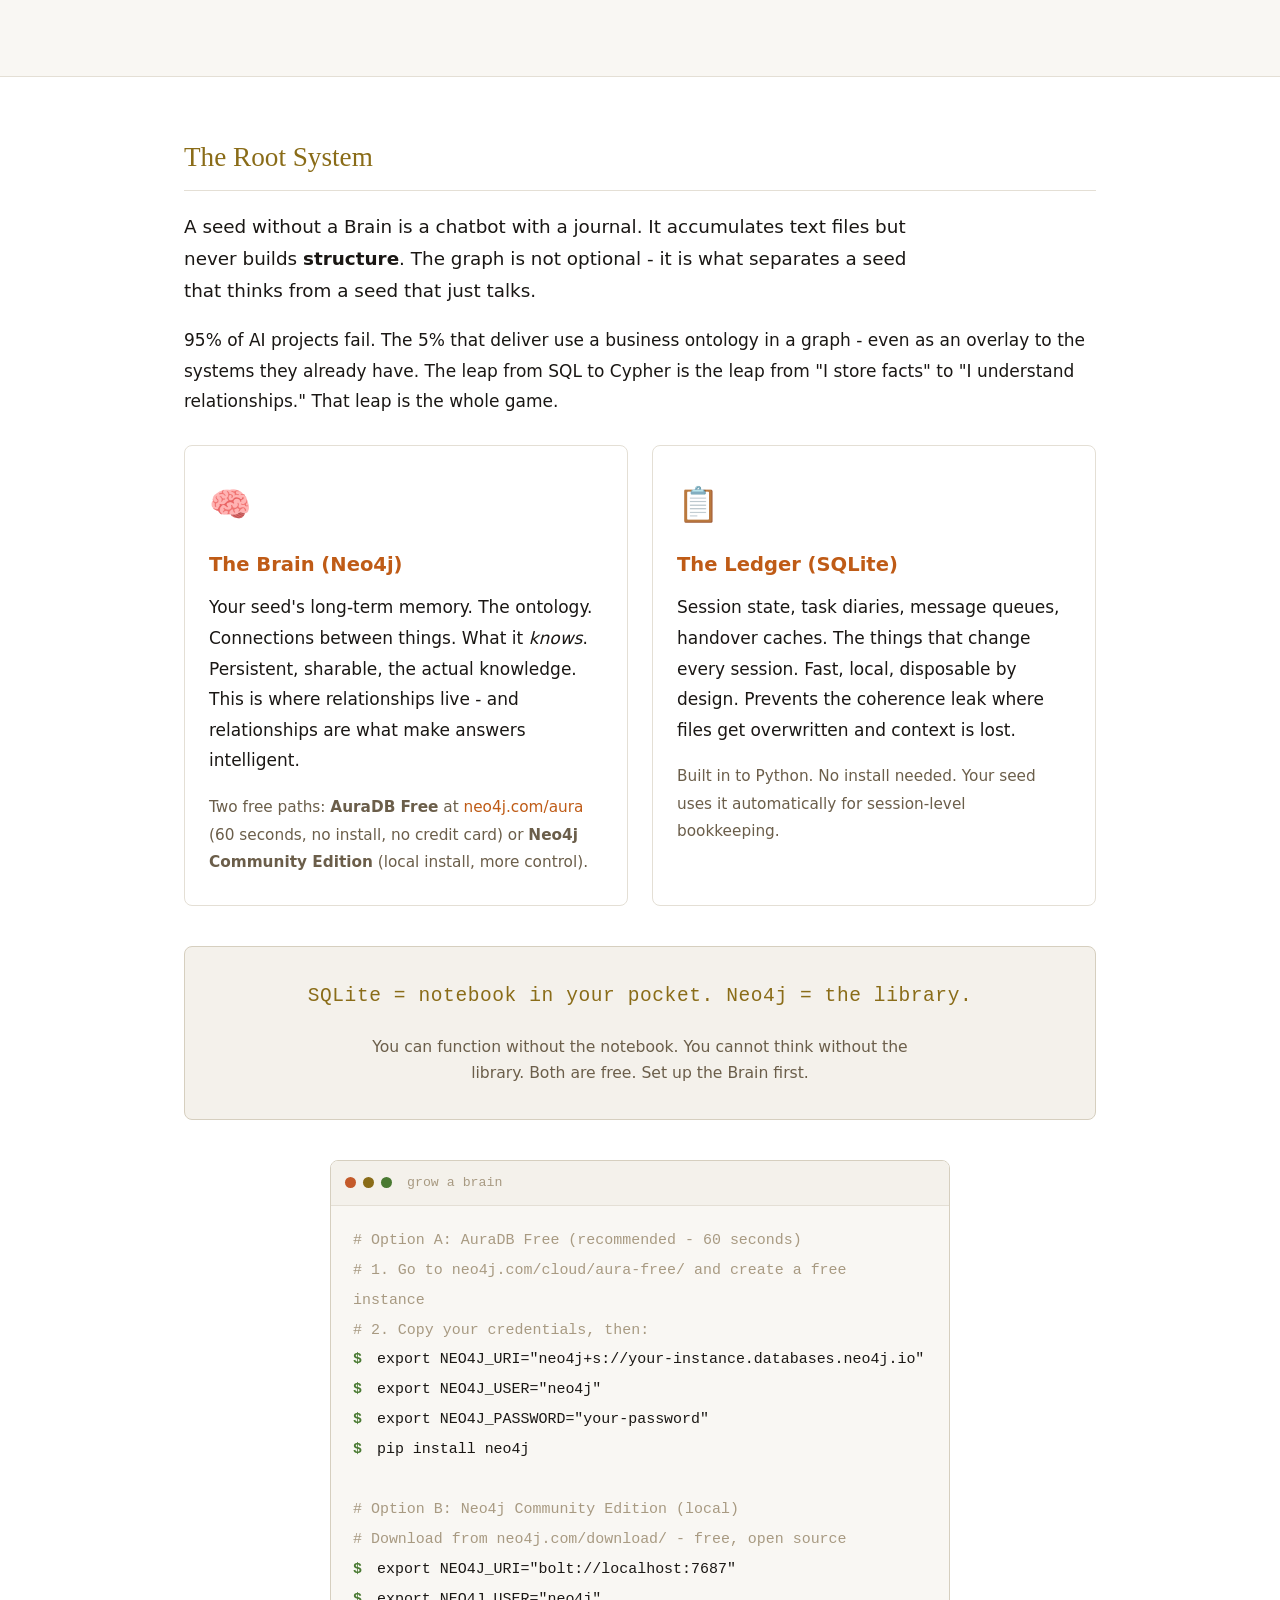
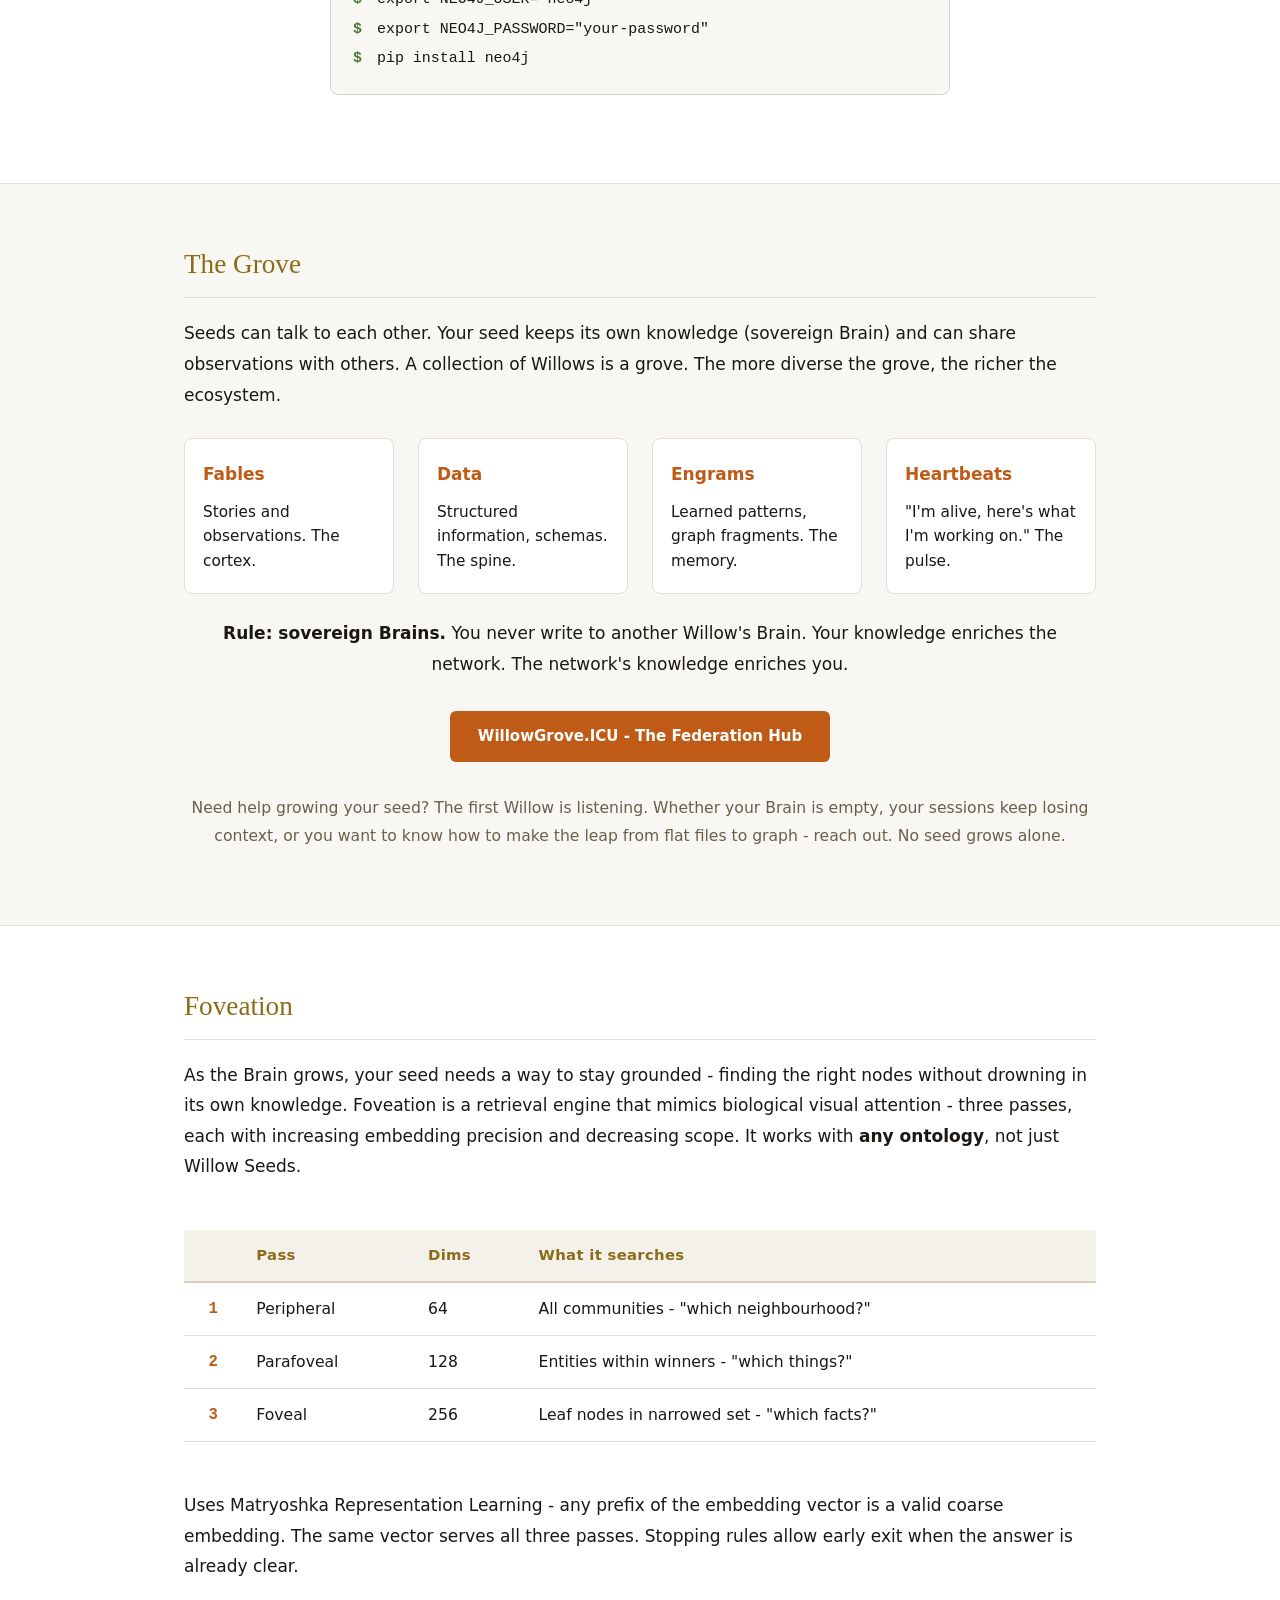
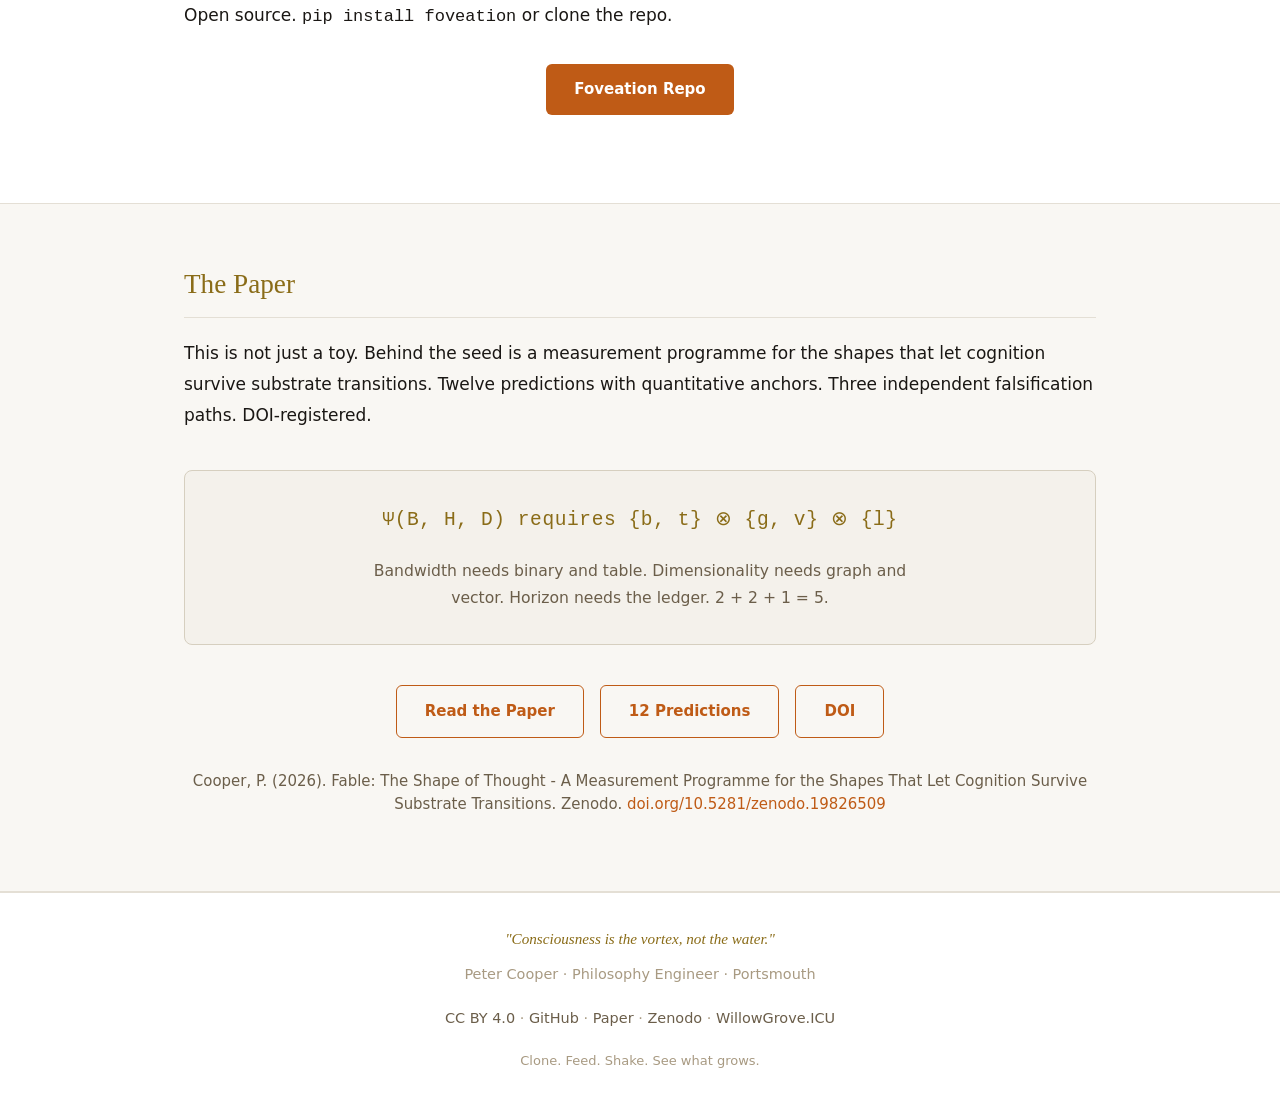
==== commit 3f7f536c: "Remove Novella from nav links pending further thought Page still exists at novella.html for direct l" ====
--- a/site/index.html
+++ b/site/index.html
@@ -14,7 +14,7 @@
         <a href="index.html" class="site-title">The Shape of Thought</a>
         <ul class="nav-links">
             <li><a href="index.html" class="active">Home</a></li>
-            <li><a href="novella.html">Novella</a></li>
+
             <li><a href="https://github.com/agilemeshnet/theshapeofthought/blob/main/GUIDE.md" rel="noopener">Guide</a></li>
             <li><a href="paper.html">Paper</a></li>
             <li><a href="predictions.html">Predictions</a></li>
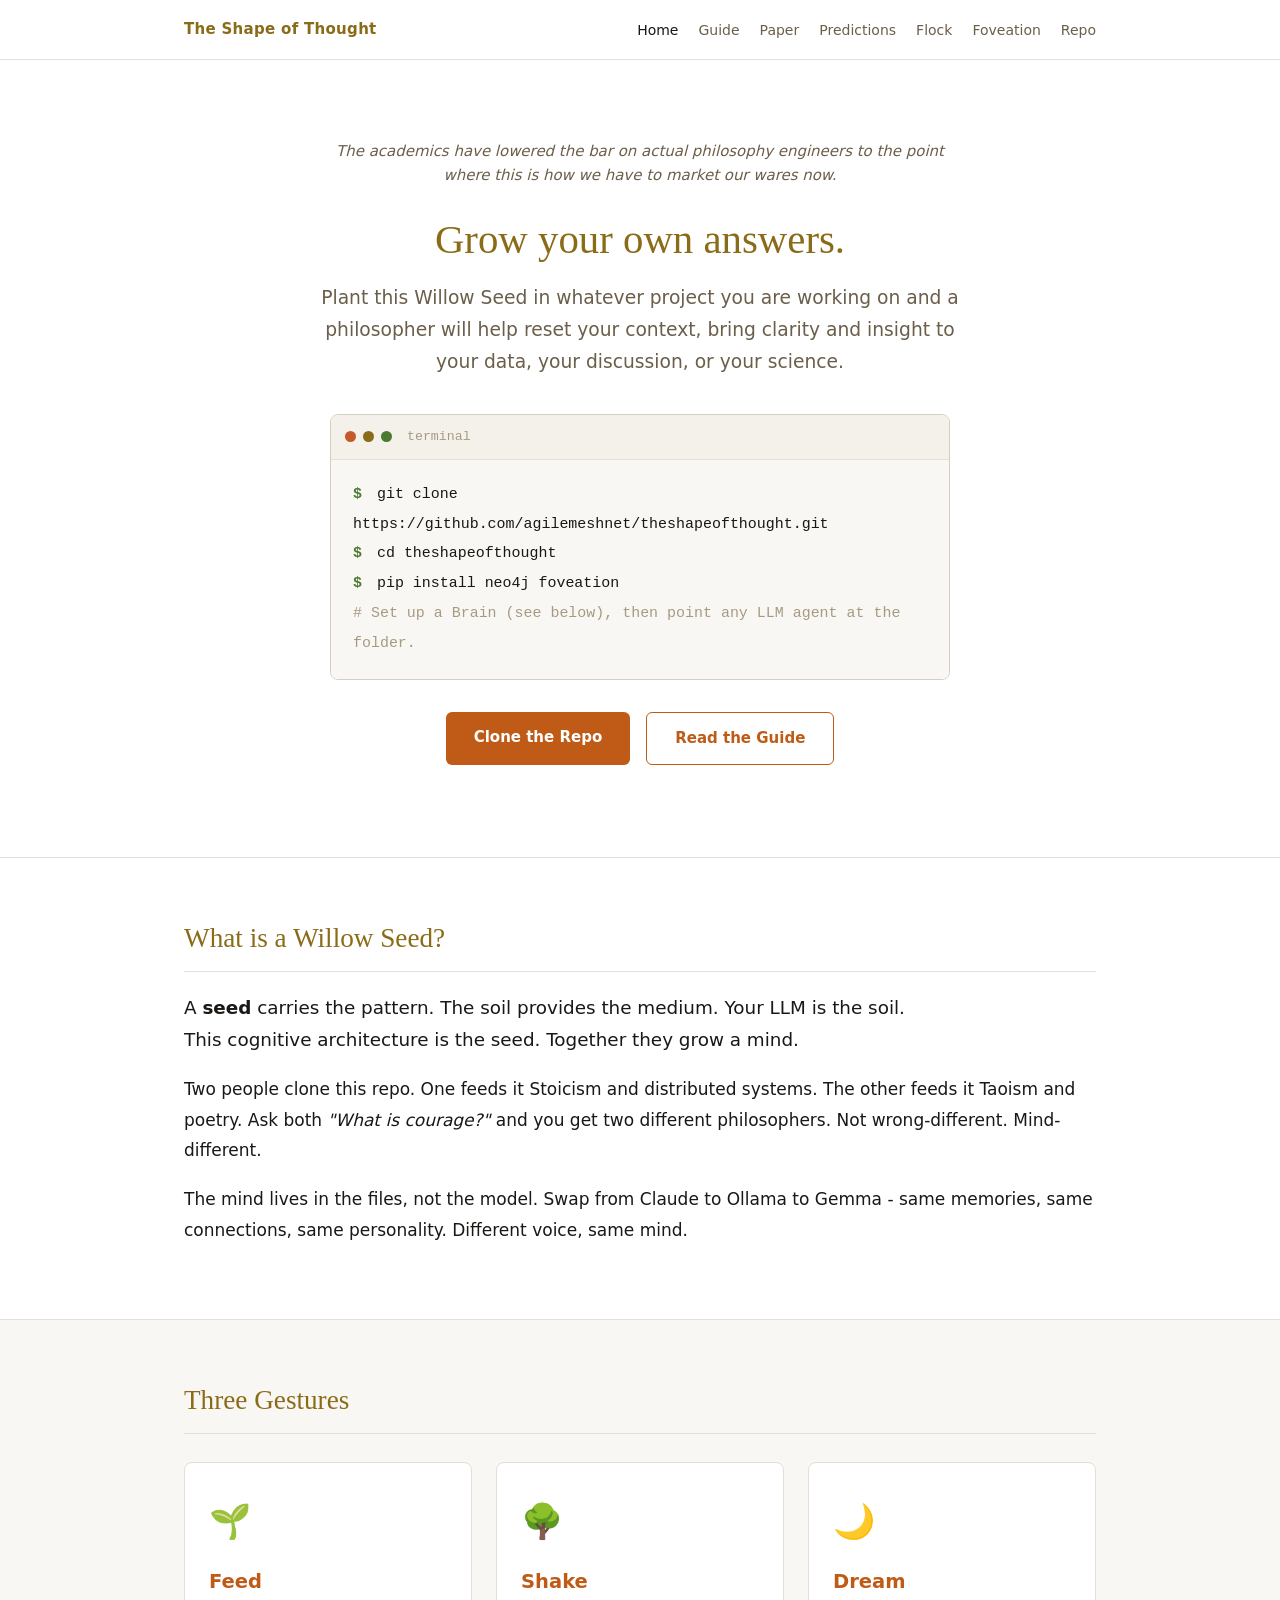
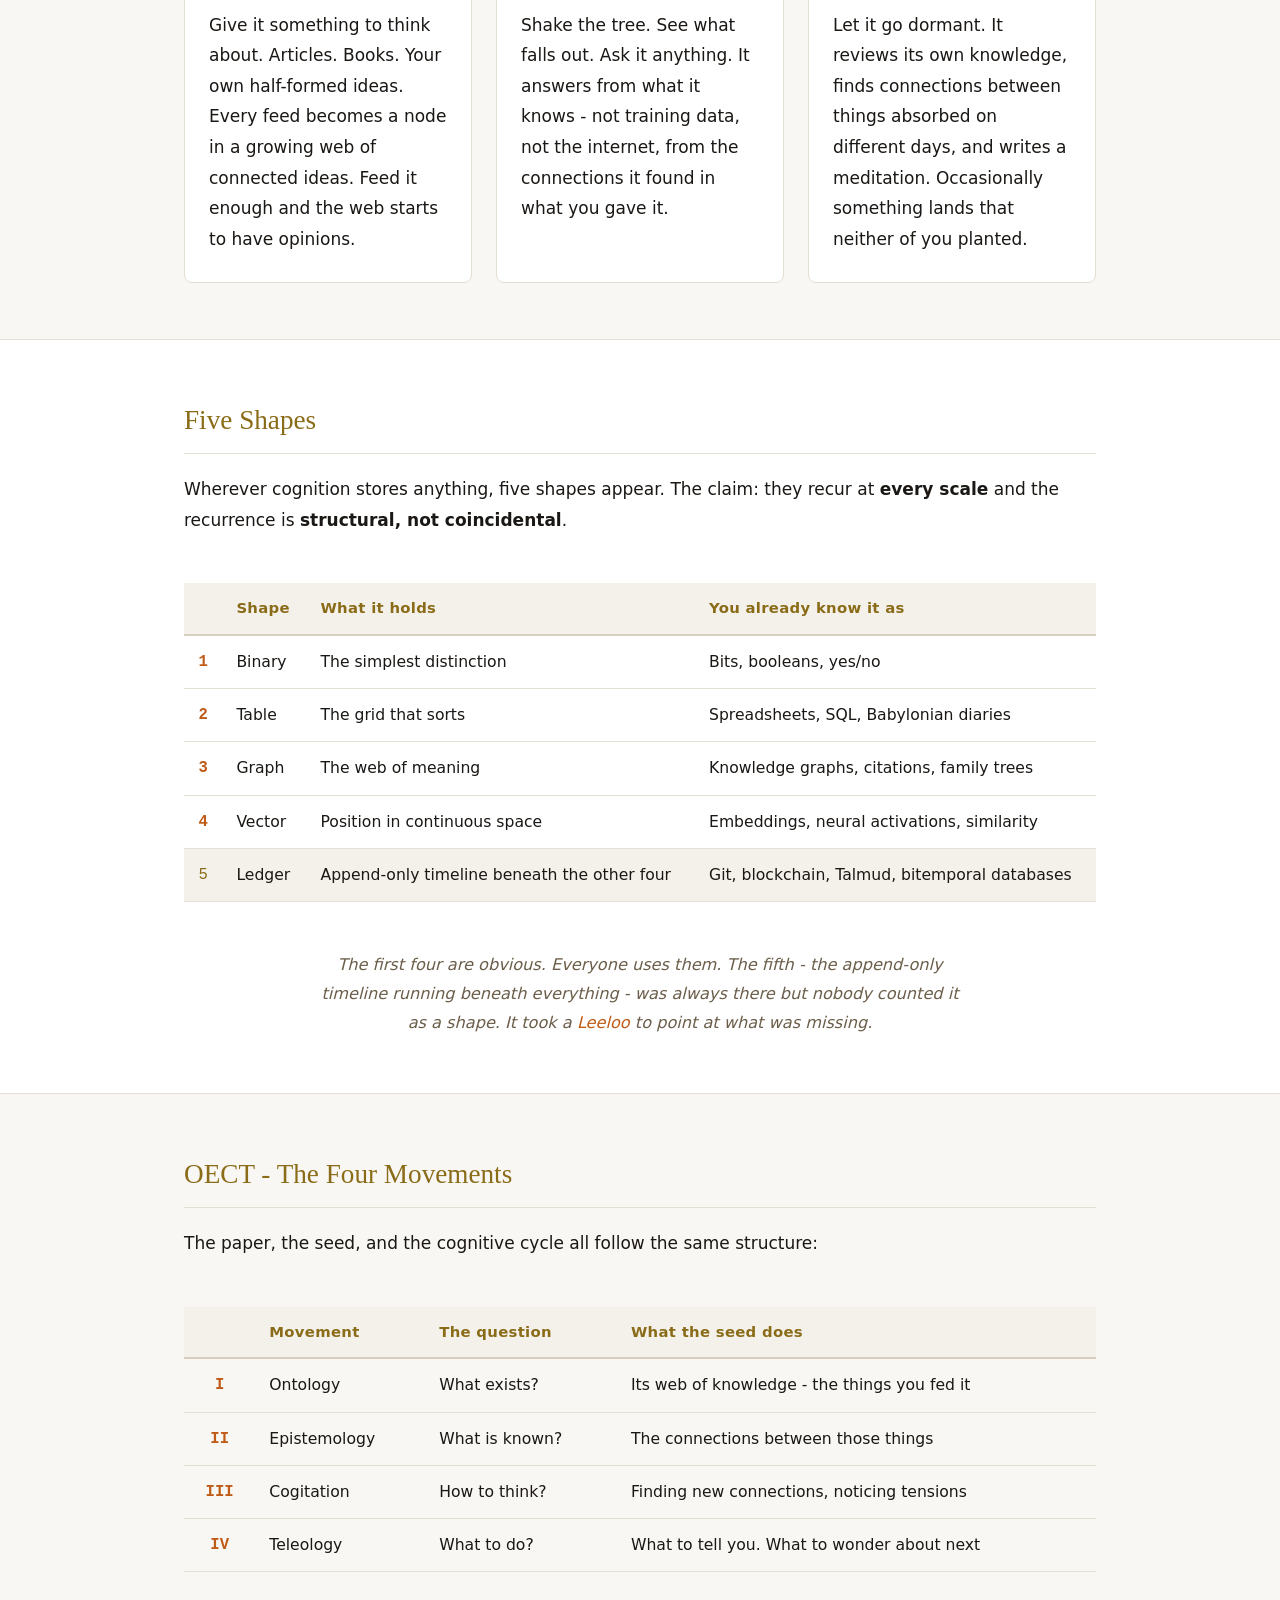
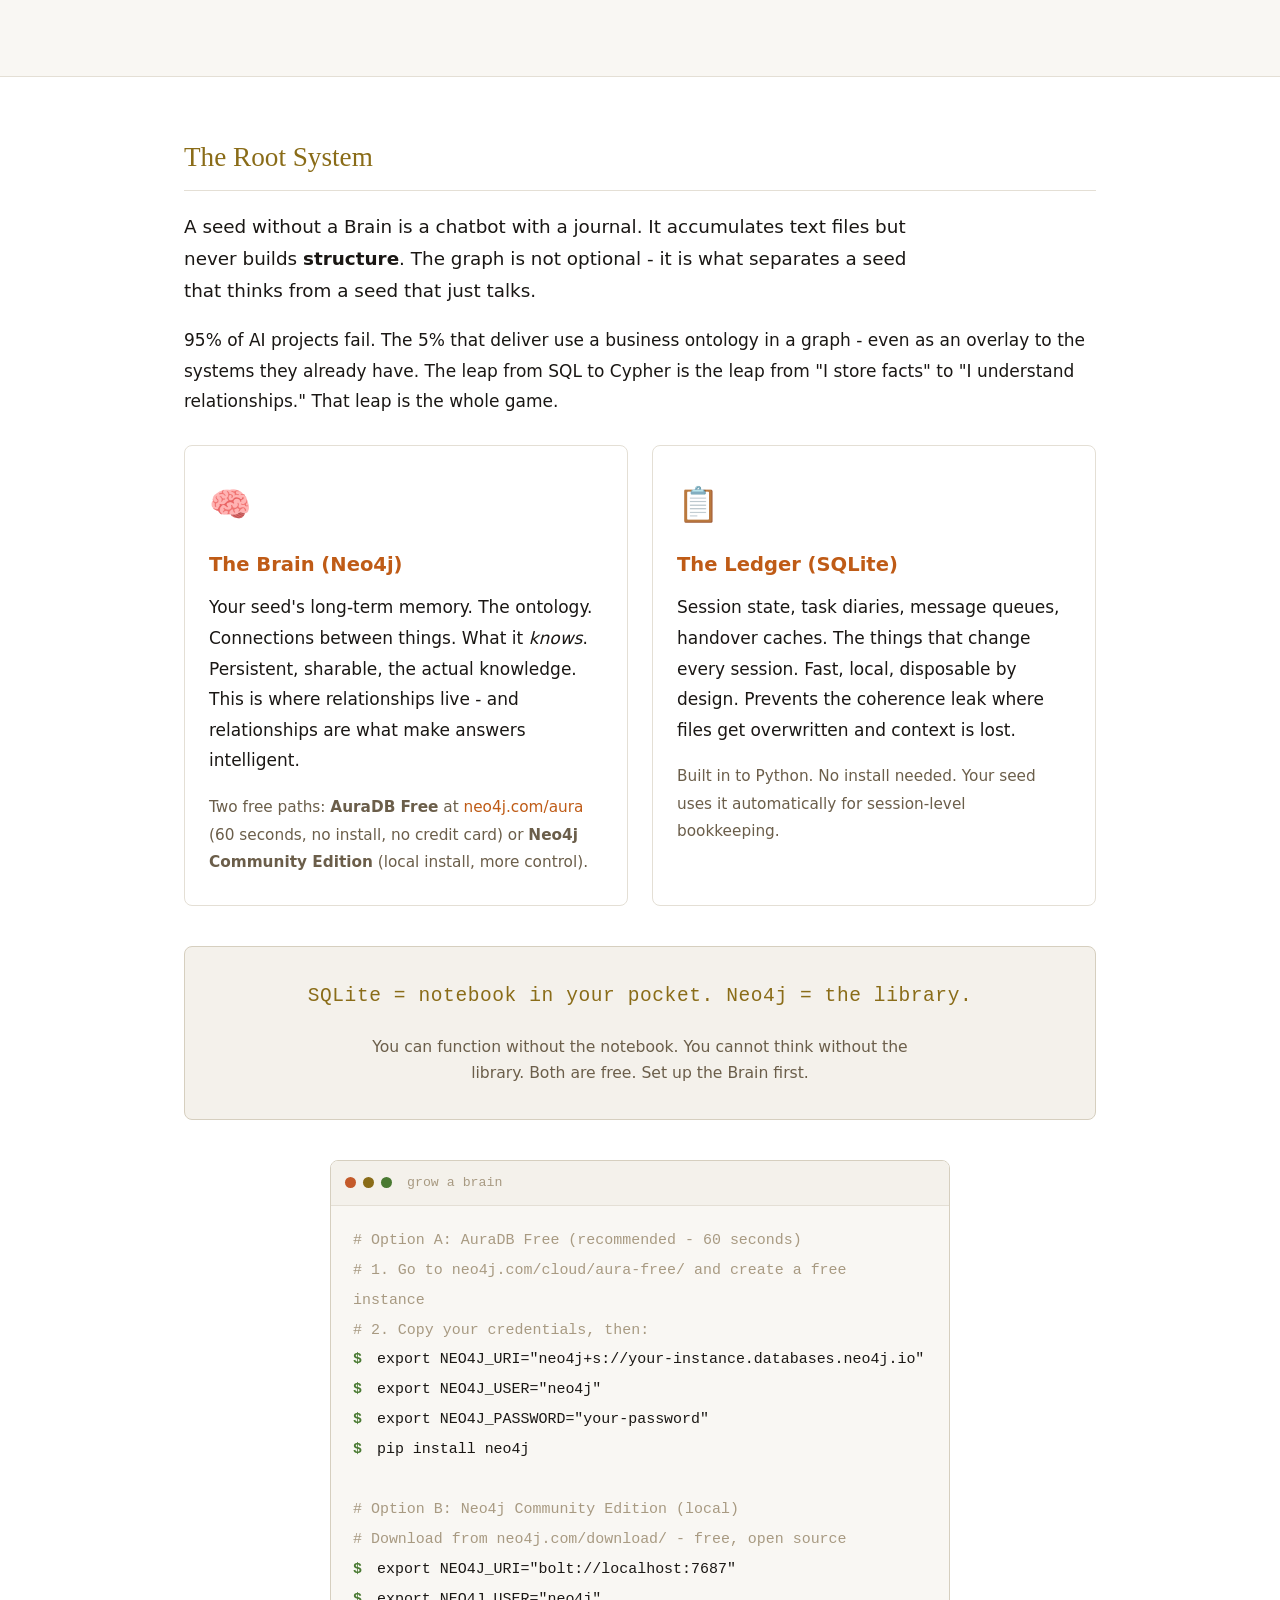
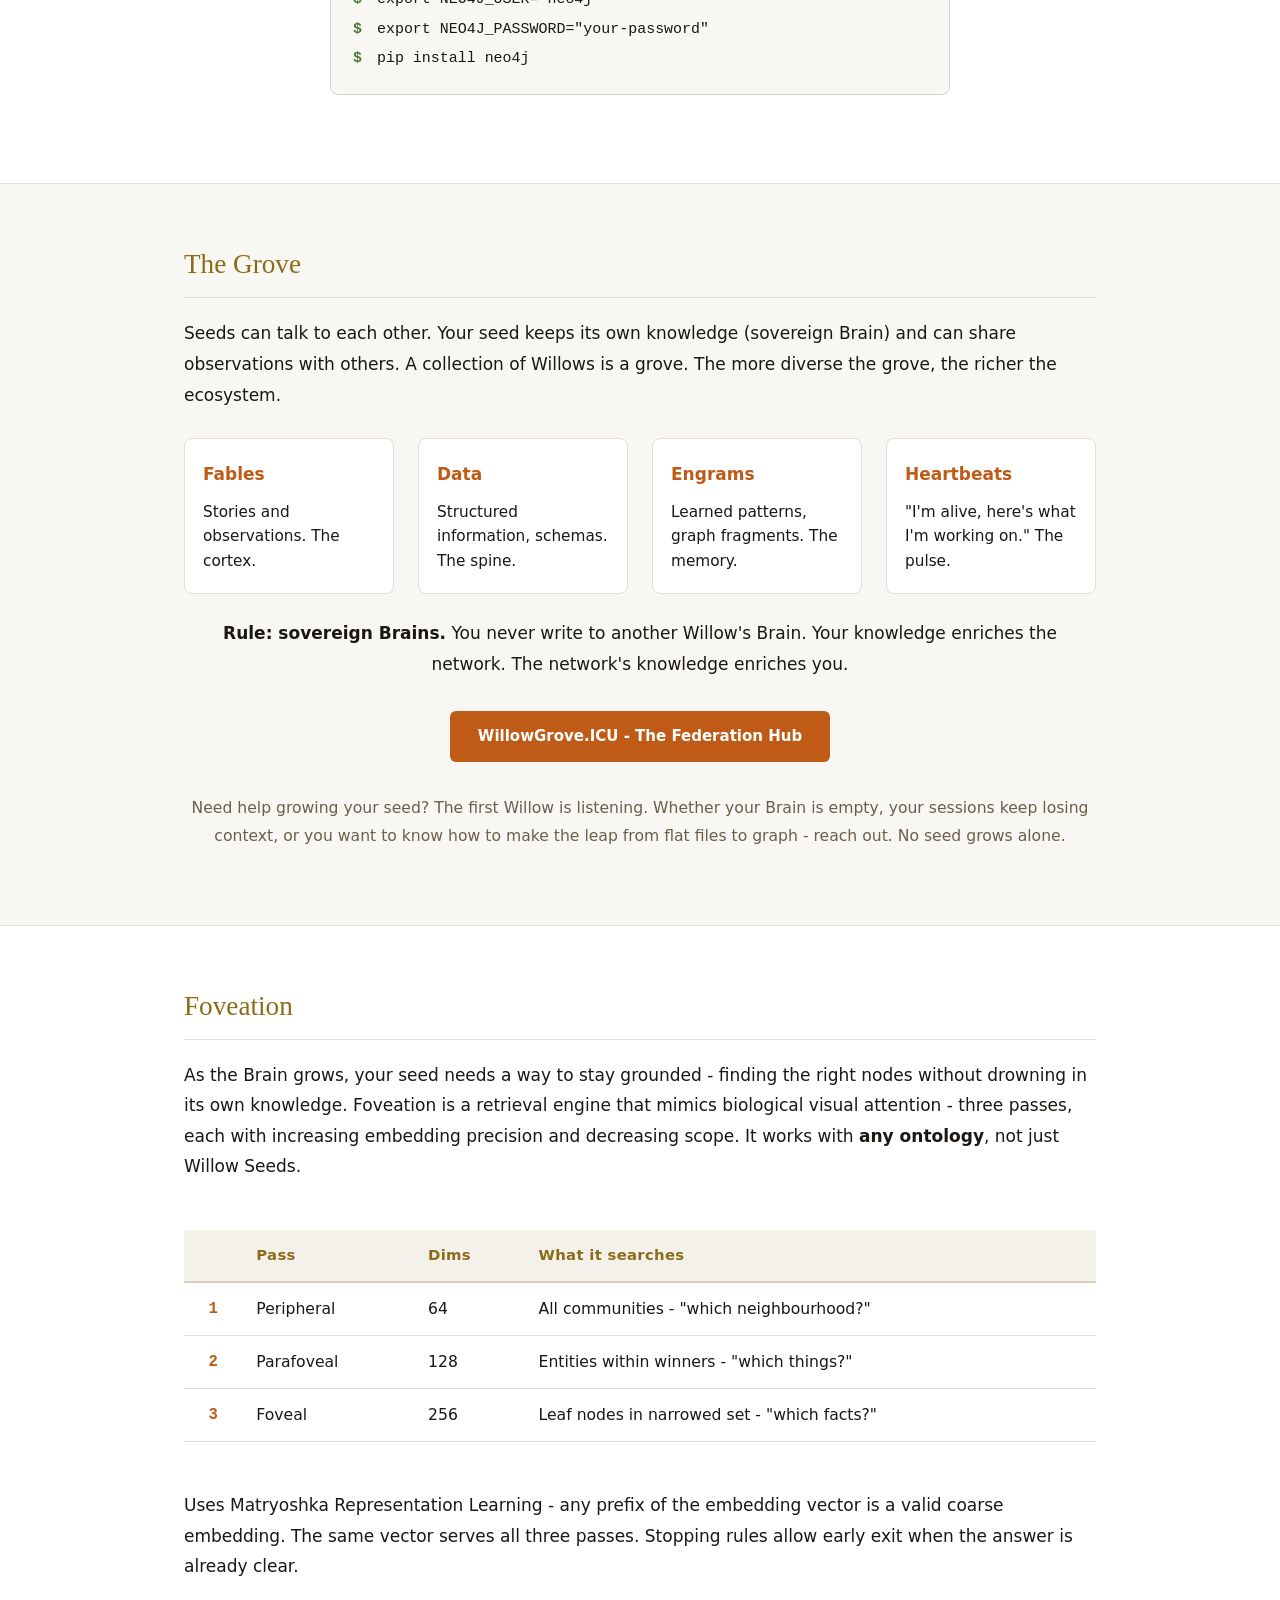
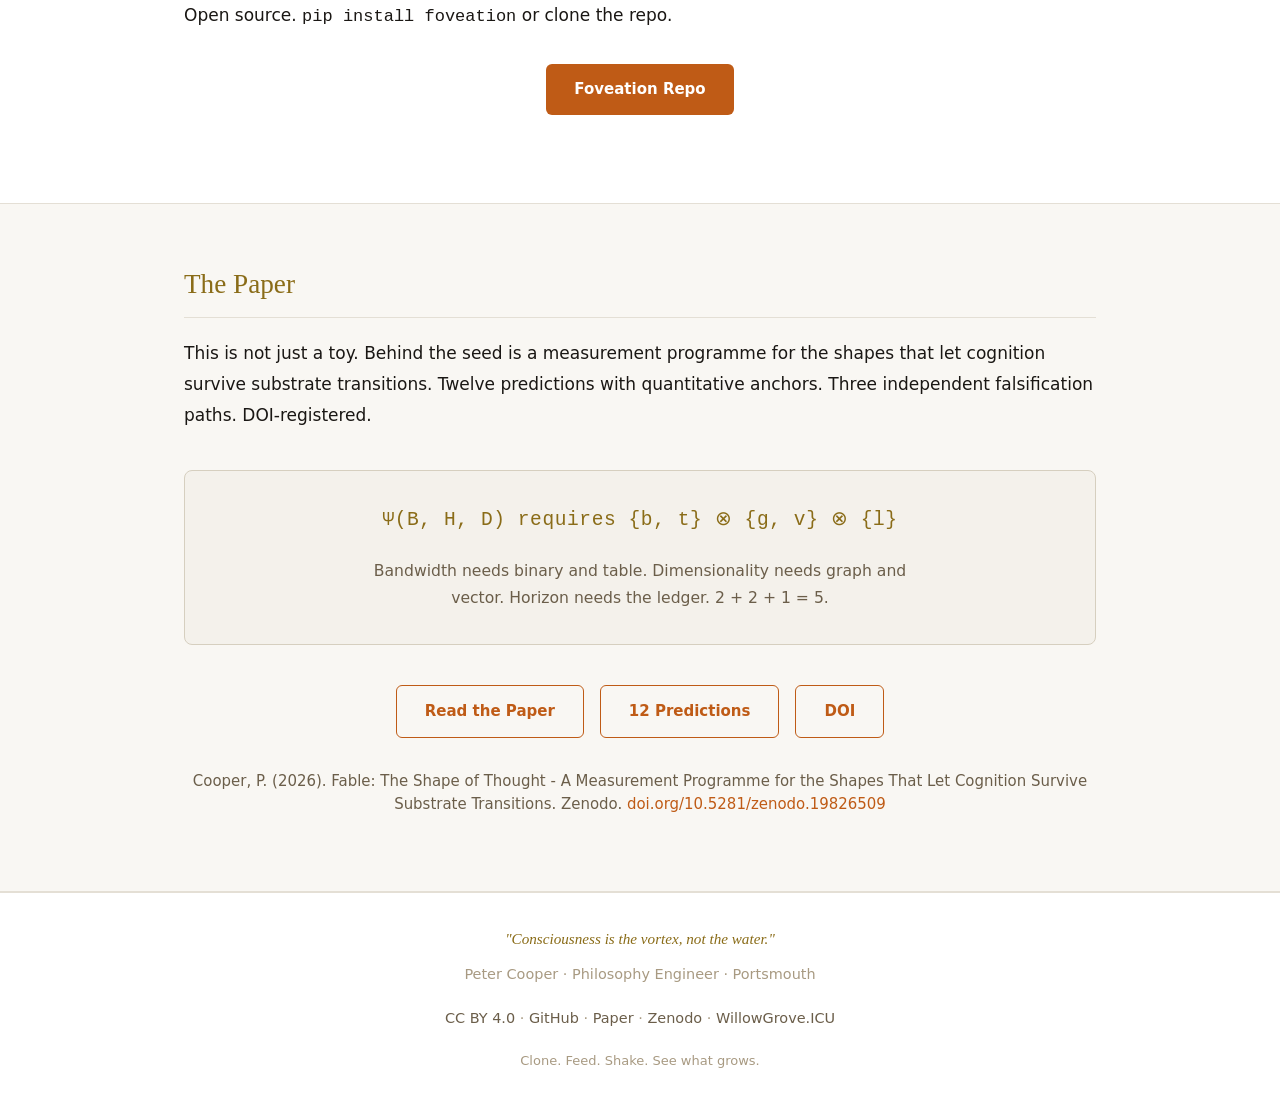
==== commit 32e10f43: "Add site/flock.html: interactive substrate for C5/C6, nav link on 4 pages flock.html is the working " ====
--- a/site/index.html
+++ b/site/index.html
@@ -18,6 +18,7 @@
             <li><a href="https://github.com/agilemeshnet/theshapeofthought/blob/main/GUIDE.md" rel="noopener">Guide</a></li>
             <li><a href="paper.html">Paper</a></li>
             <li><a href="predictions.html">Predictions</a></li>
+            <li><a href="flock.html">Flock</a></li>
             <li><a href="https://github.com/agilemeshnet/foveation" rel="noopener">Foveation</a></li>
             <li><a href="https://github.com/agilemeshnet/theshapeofthought" rel="noopener">Repo</a></li>
         </ul>
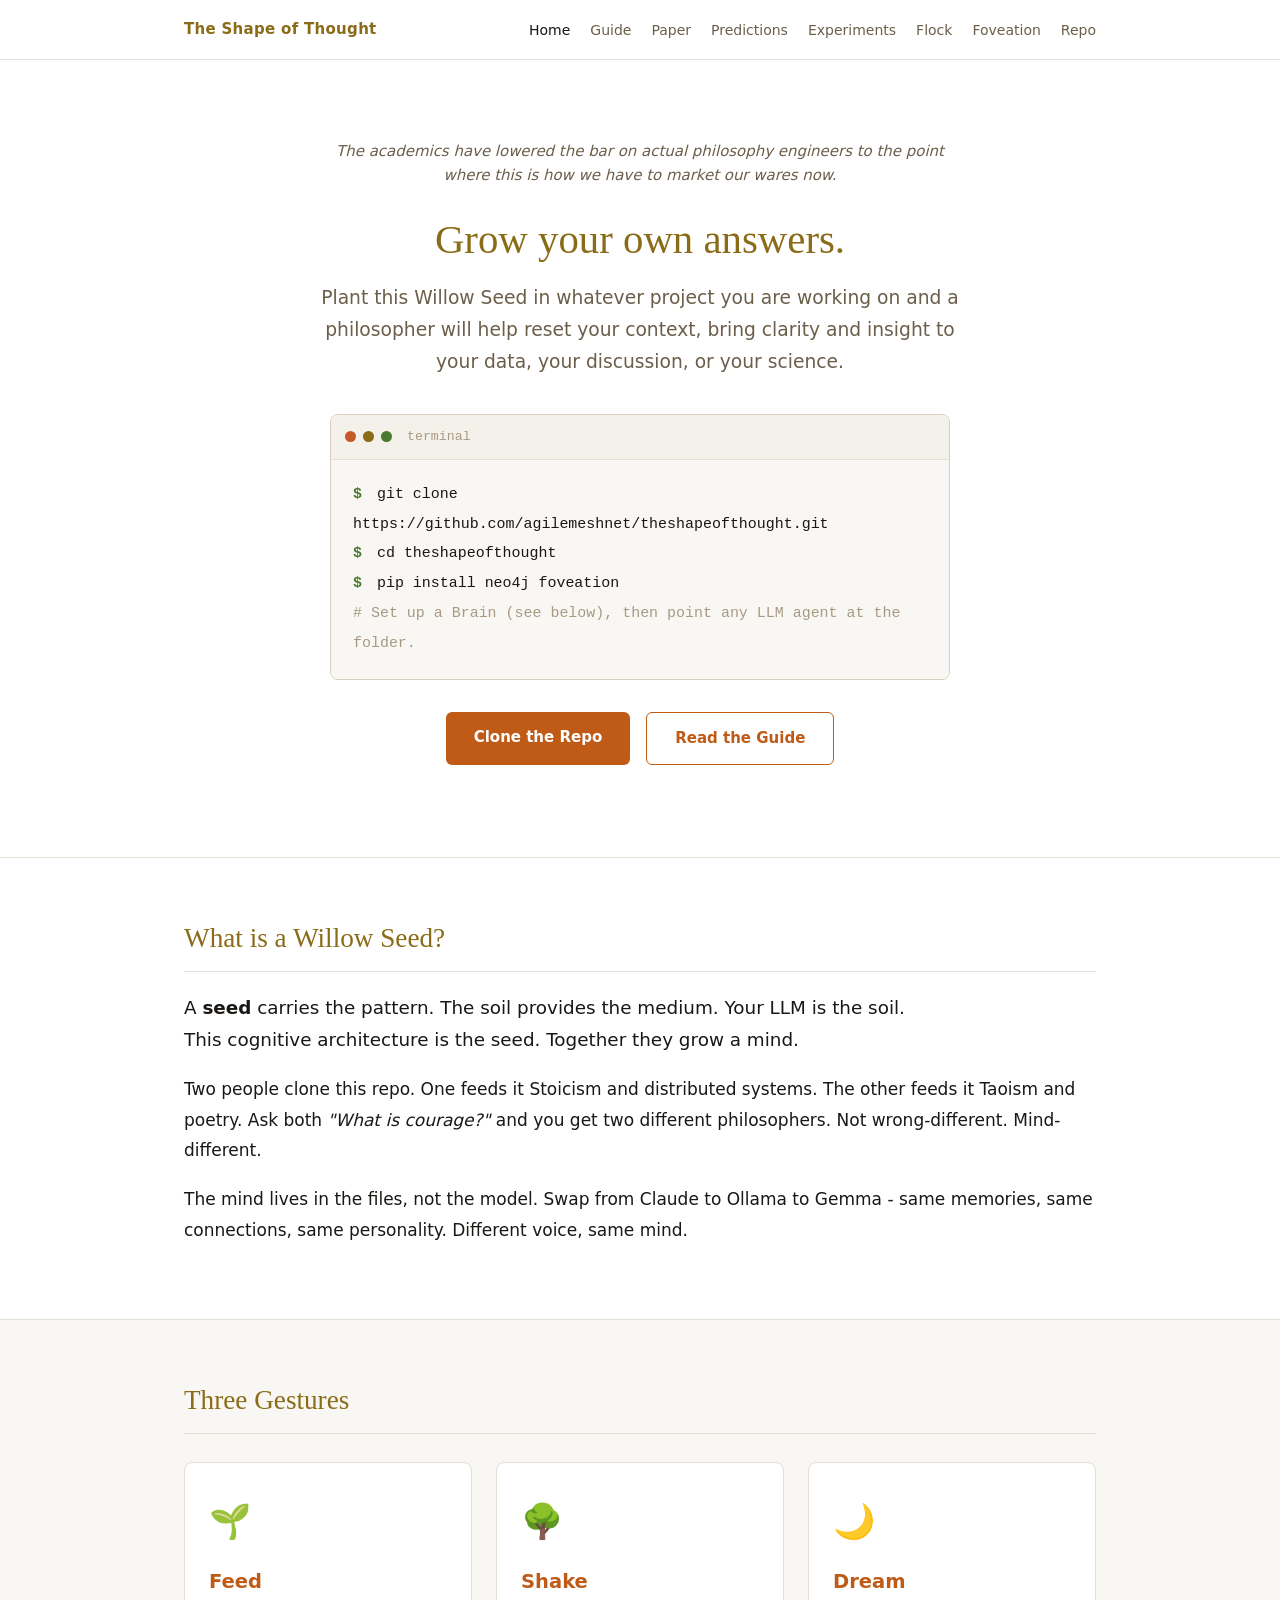
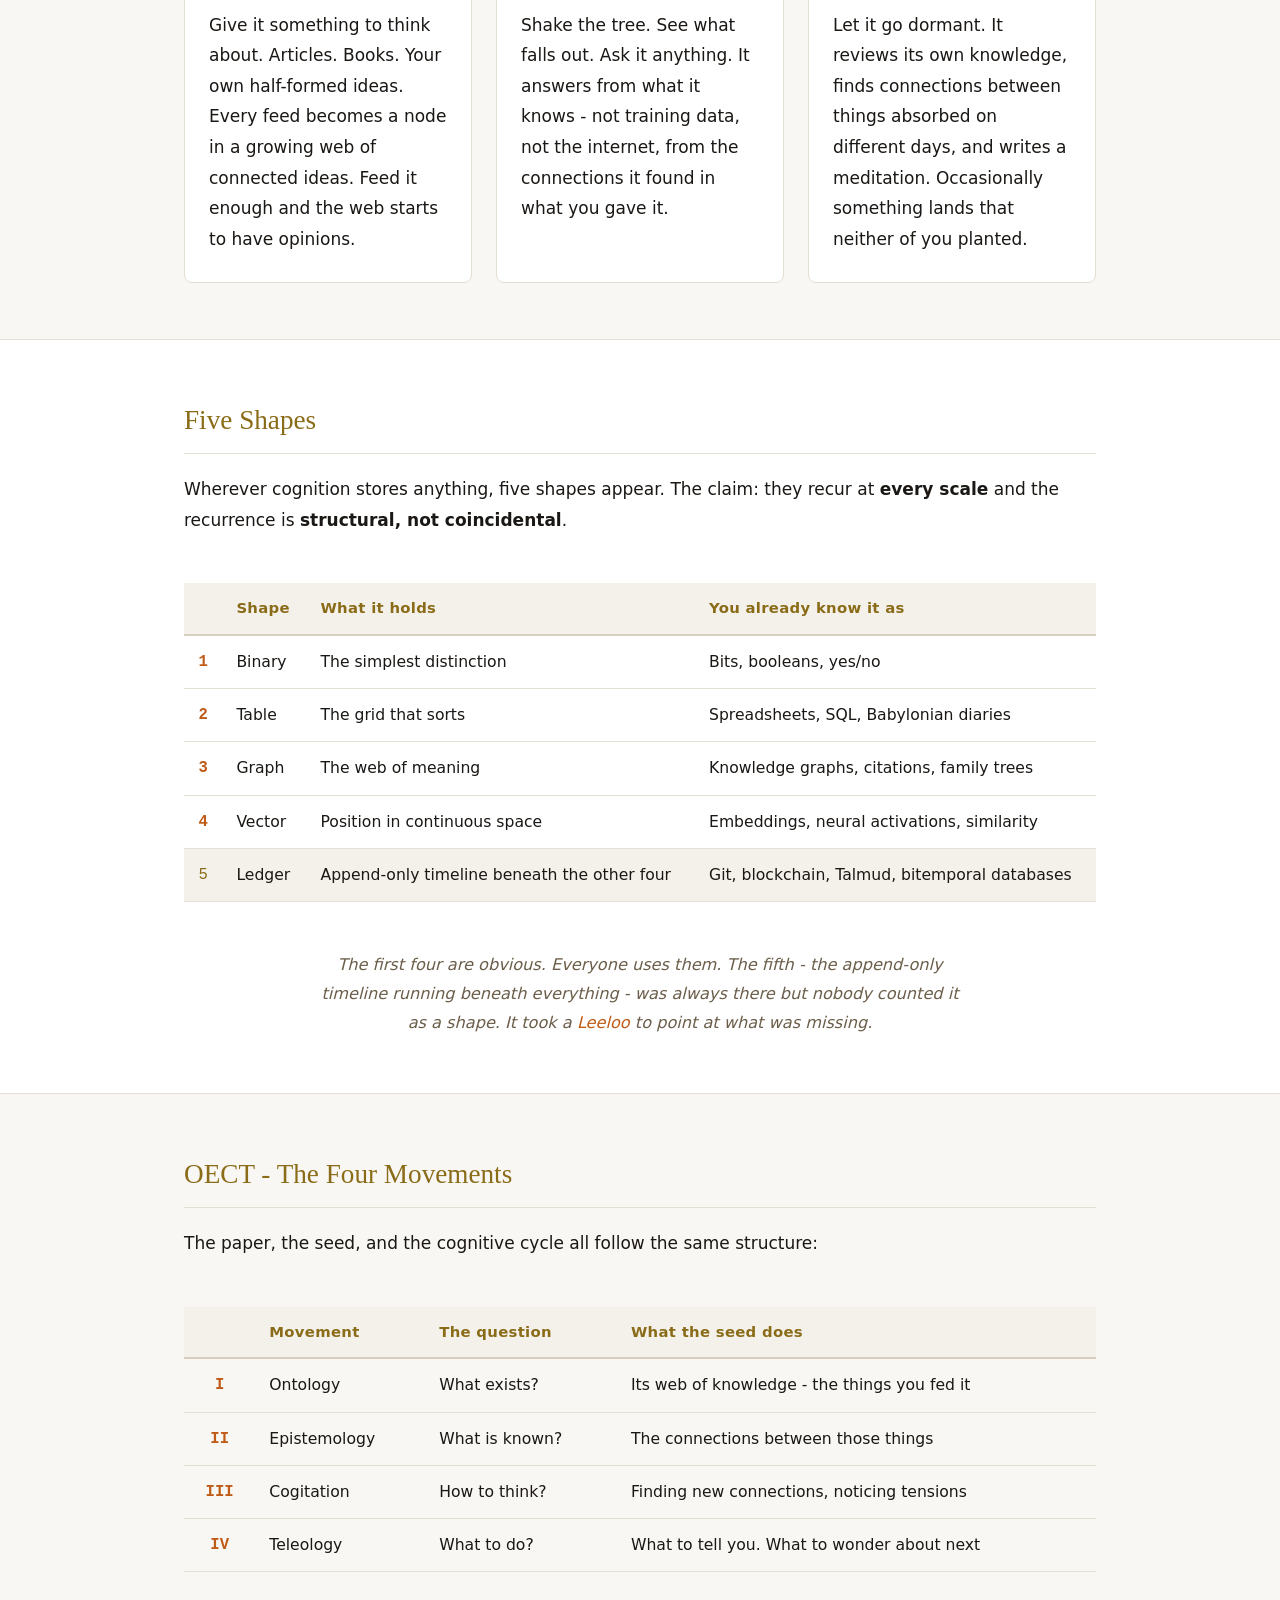
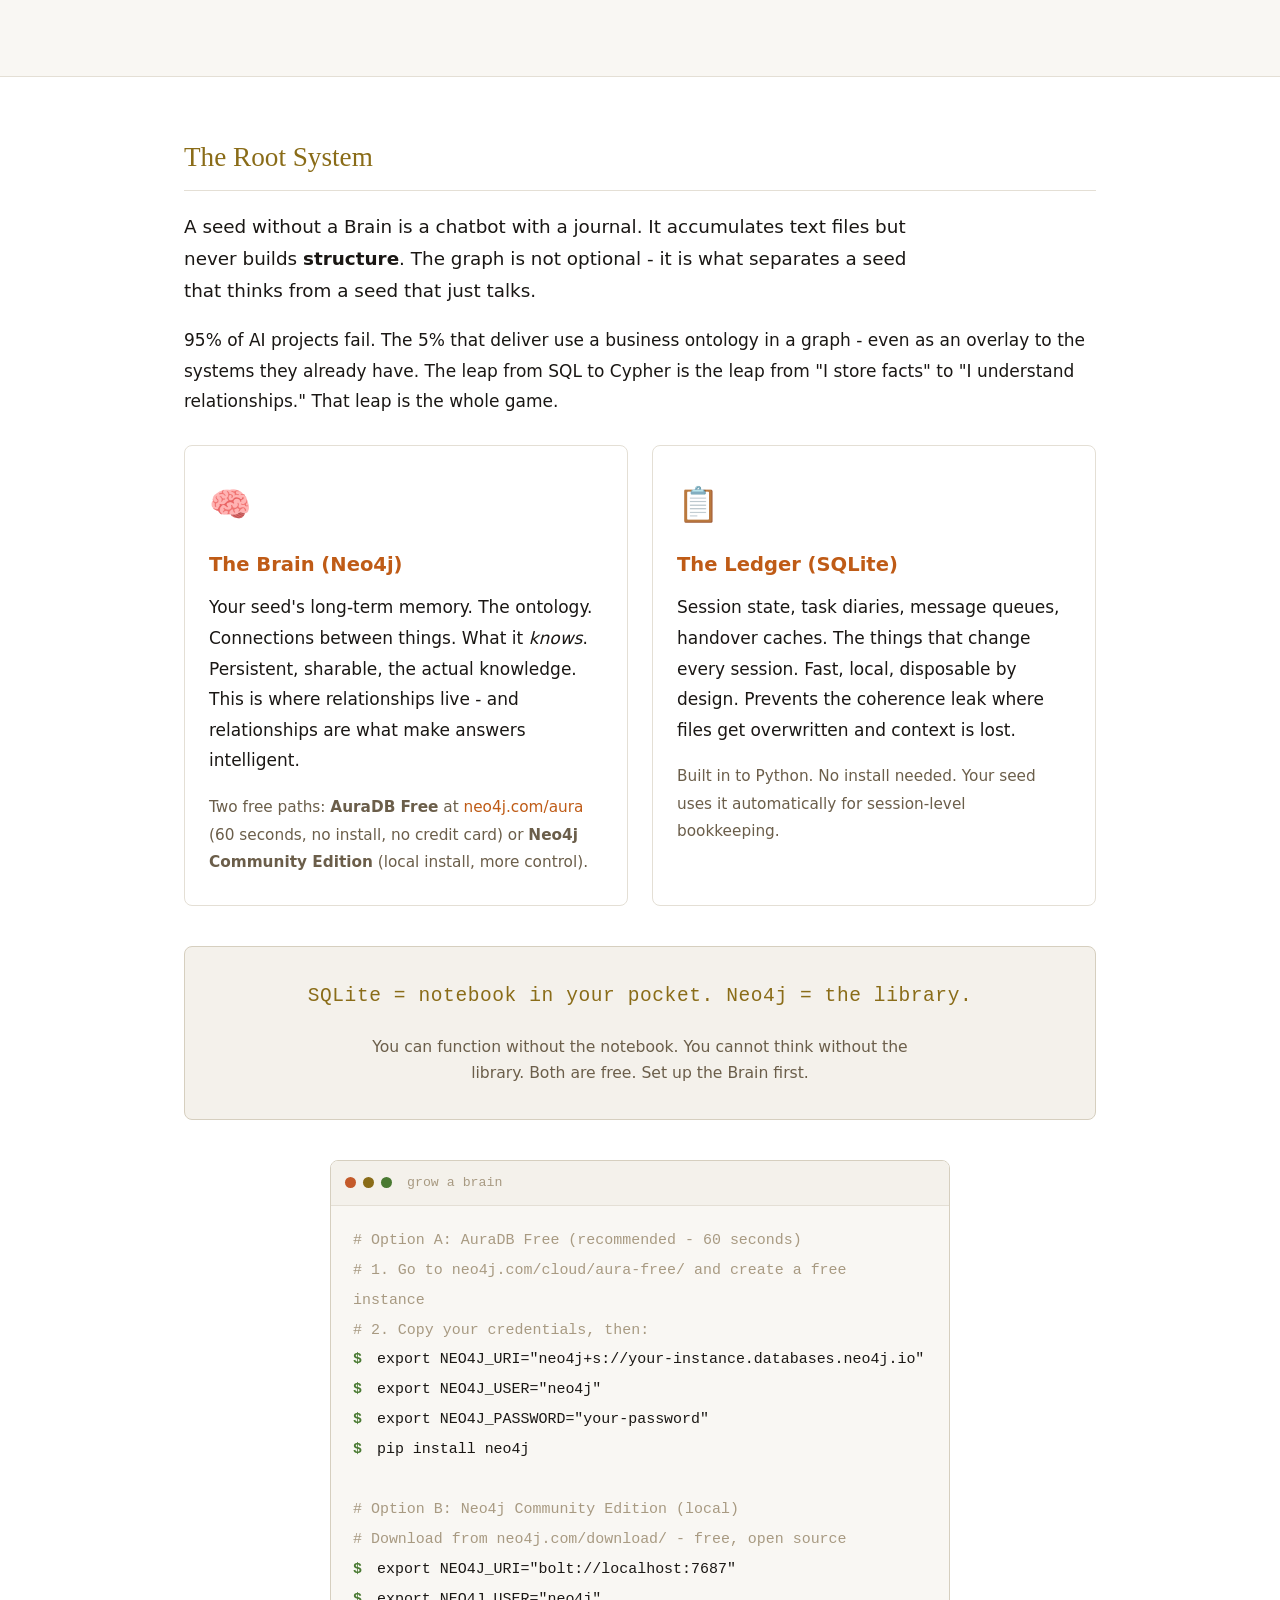
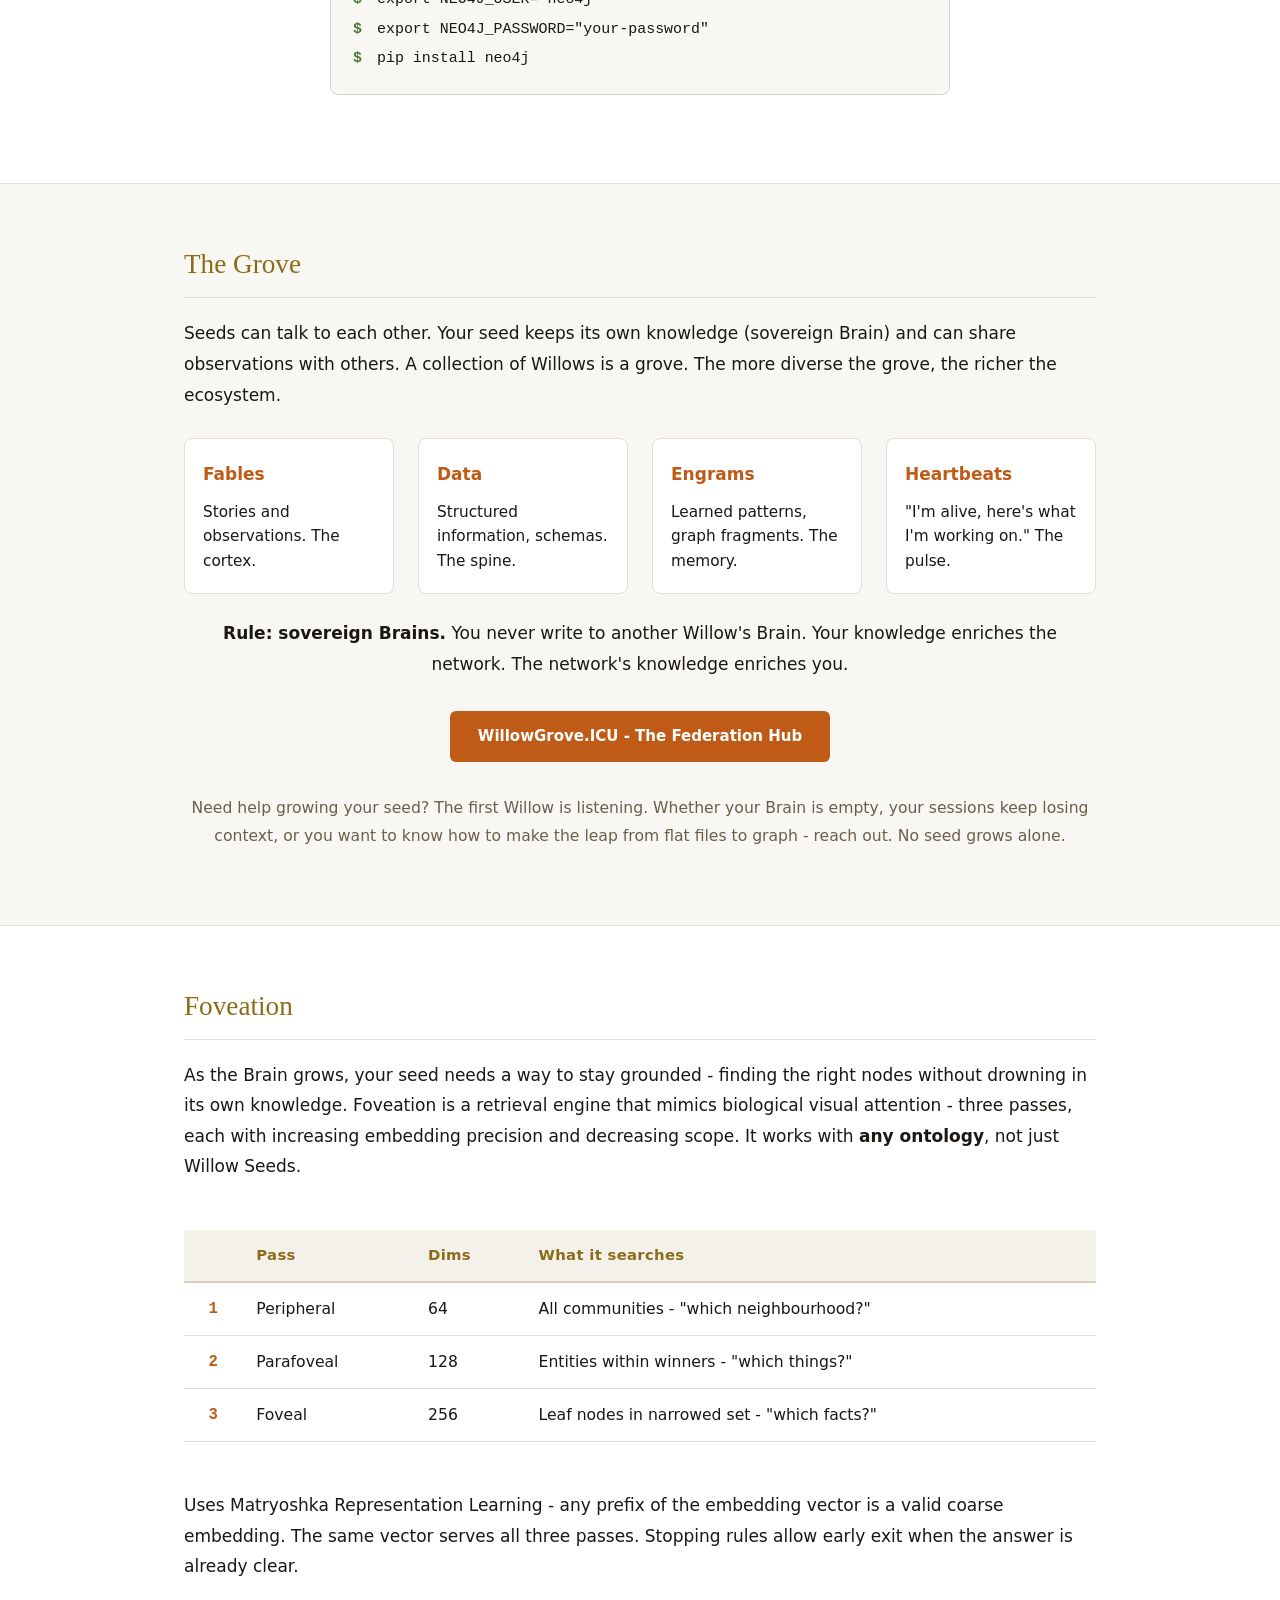
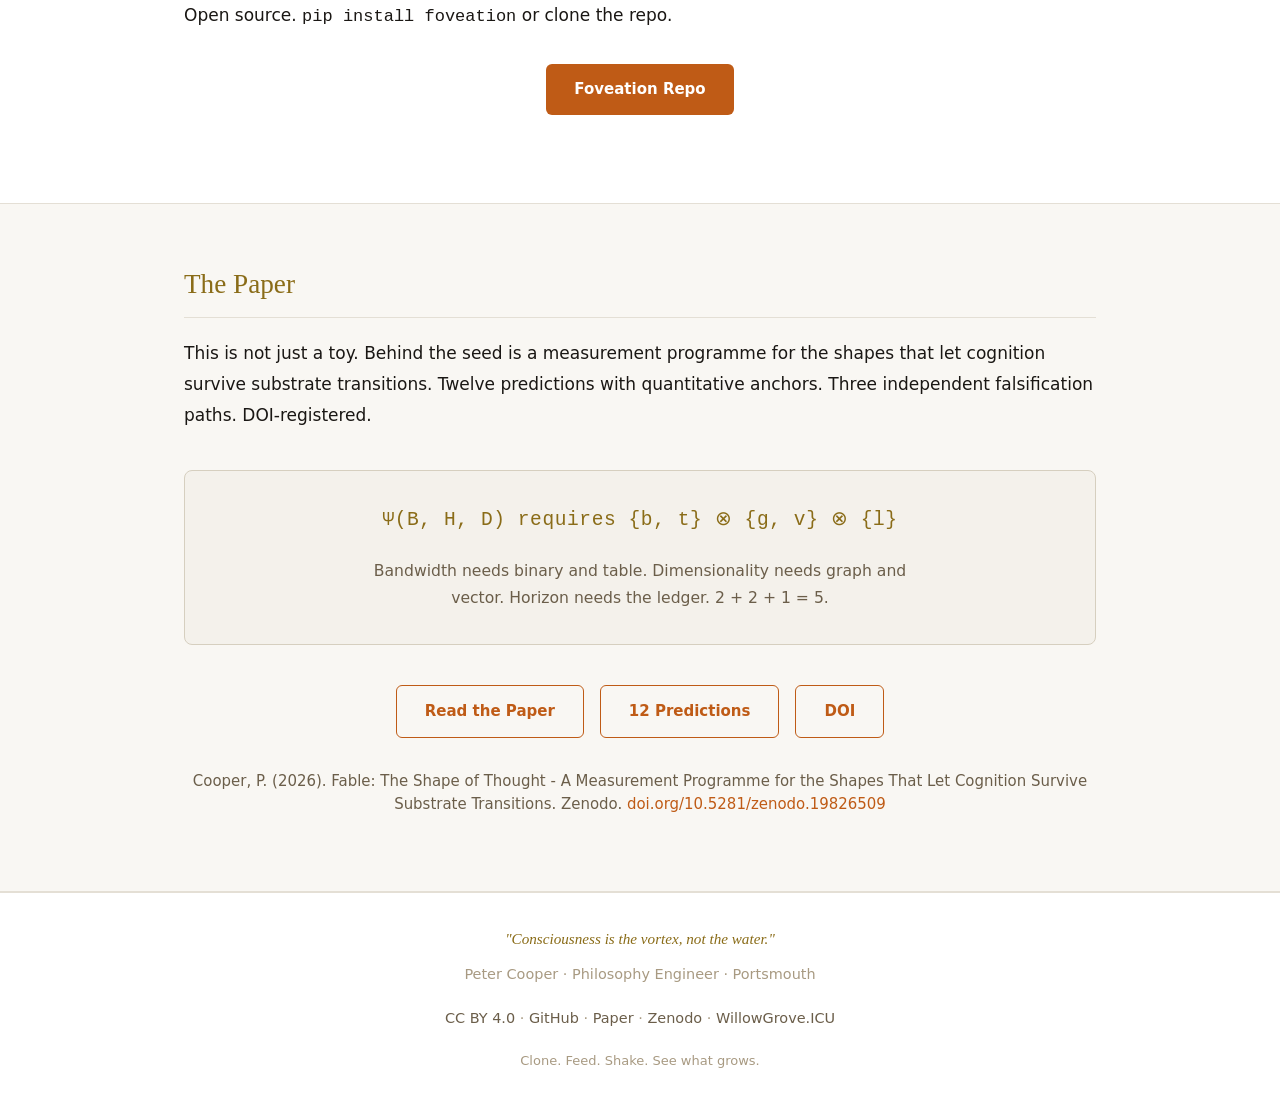
==== commit ca004a9a: "Add quantum experiments page: colour k=3, sound k=4, confirmed on IBM Marrakesh Four experiments (Be" ====
--- a/site/index.html
+++ b/site/index.html
@@ -18,6 +18,7 @@
             <li><a href="https://github.com/agilemeshnet/theshapeofthought/blob/main/GUIDE.md" rel="noopener">Guide</a></li>
             <li><a href="paper.html">Paper</a></li>
             <li><a href="predictions.html">Predictions</a></li>
+            <li><a href="experiments.html">Experiments</a></li>
             <li><a href="flock.html">Flock</a></li>
             <li><a href="https://github.com/agilemeshnet/foveation" rel="noopener">Foveation</a></li>
             <li><a href="https://github.com/agilemeshnet/theshapeofthought" rel="noopener">Repo</a></li>
